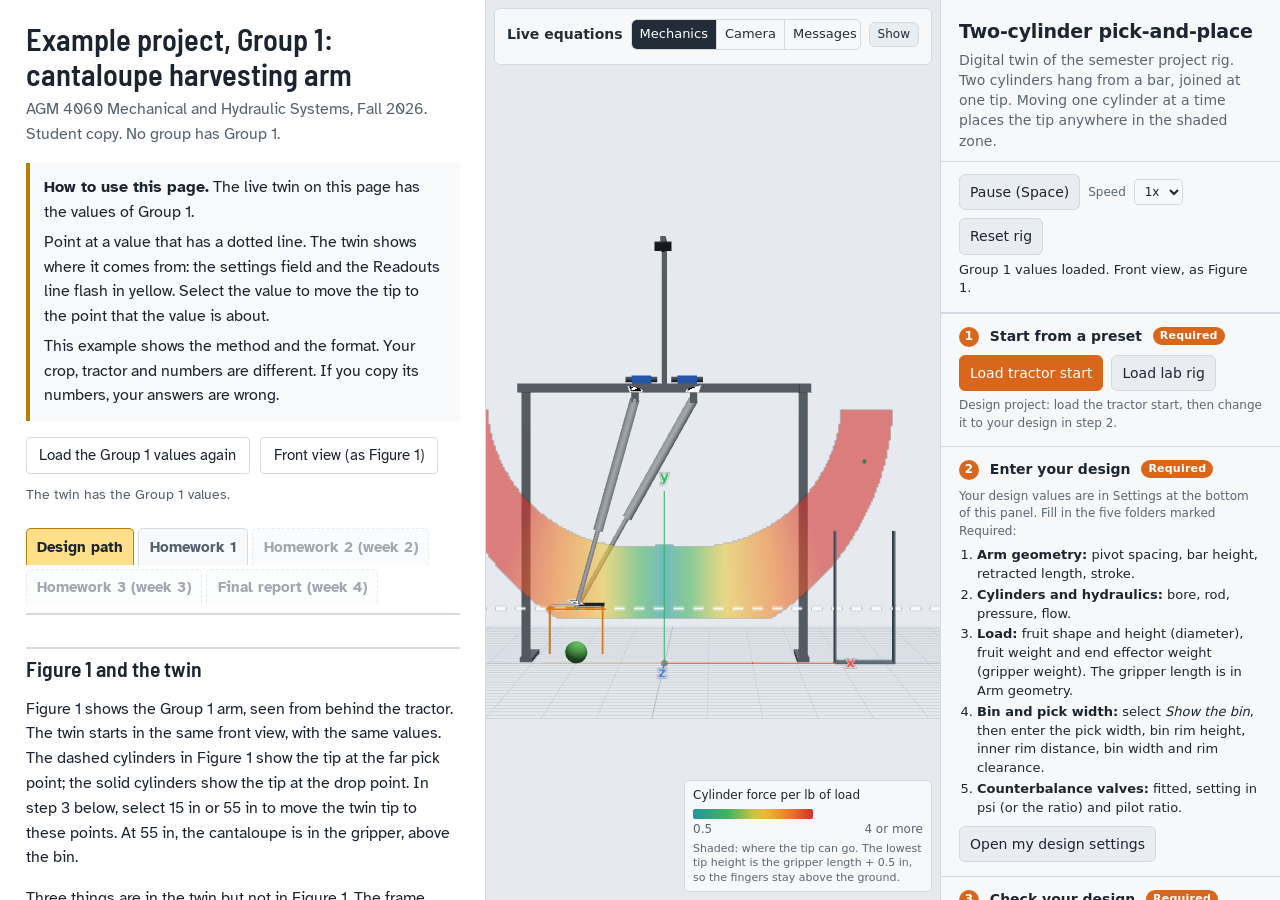
==== examples/group1.html @ da4754e0 "Example: week 1 release (design path and homework 1)" ====
<!DOCTYPE html>
<html lang="en">
<head>
<meta charset="utf-8">
<meta name="viewport" content="width=device-width, initial-scale=1, viewport-fit=cover">
<title>Example project, Group 1: cantaloupe harvesting arm</title>
<link rel="stylesheet" href="https://fonts.googleapis.com/css2?family=Atkinson+Hyperlegible:wght@400;700&family=Barlow+Semi+Condensed:wght@500;600&display=swap">
<style>
:root{
  --ink:#1c2430; --muted:#566170; --paper:#f7f9fa; --panel:#ffffff; --line:#d5dbe1;
  --pressure:#c4372b; --return:#2c5fb0; --oil:#b77e06; --mark:#ffe08a; --markline:#b77e06;
  color-scheme:light;
}
@media (prefers-color-scheme: dark){
  :root:not([data-theme="light"]){
    --ink:#e4e9ee; --muted:#a3adb8; --paper:#12171d; --panel:#1a2129; --line:#2e3742;
    --pressure:#ef6b5f; --return:#76a3ec; --oil:#e2b245; --mark:#5a4612; --markline:#e2b245;
    color-scheme:dark;
  }
}
:root[data-theme="dark"]{
  --ink:#e4e9ee; --muted:#a3adb8; --paper:#12171d; --panel:#1a2129; --line:#2e3742;
  --pressure:#ef6b5f; --return:#76a3ec; --oil:#e2b245; --mark:#5a4612; --markline:#e2b245;
  color-scheme:dark;
}
:root{ box-sizing:border-box; padding-top:env(safe-area-inset-top,0px); padding-bottom:env(safe-area-inset-bottom,0px); }
*,*::before,*::after{ box-sizing:inherit; }
html,body{ height:100%; }
body{ margin:0; background:var(--paper); color:var(--ink);
  font:16px/1.55 "Atkinson Hyperlegible","Segoe UI",Roboto,Helvetica,Arial,sans-serif; }
.wrap{ display:grid; grid-template-columns:minmax(360px,38%) 1fr; height:100%; }
.report{ overflow-y:auto; padding:1.4rem 1.6rem 3rem; border-right:1px solid var(--line); background:var(--panel); }
.twin{ position:relative; min-height:0; }
.twin iframe{ position:absolute; inset:0; width:100%; height:100%; border:0; }
h1,h2{ font-family:"Barlow Semi Condensed","Arial Narrow",Arial,sans-serif; font-weight:600; line-height:1.15; }
h1{ font-size:1.9rem; margin:0 0 .3rem; }
h2{ font-size:1.35rem; margin:2rem 0 .5rem; padding-top:.4rem; border-top:2px solid var(--line); }
.sub{ color:var(--muted); margin:0 0 1rem; }
p{ max-width:70ch; }
.how{ border-left:4px solid var(--markline); padding:.5rem .9rem; background:var(--paper); margin:1rem 0; }
.how p{ margin:.3rem 0; }
nav{ display:flex; flex-wrap:wrap; gap:.4rem 1rem; margin:.6rem 0 0; font-size:.95rem; }
nav a{ color:var(--return); }
.bar{ display:flex; flex-wrap:wrap; gap:.6rem; align-items:center; margin:.8rem 0 0; }
.bar button{ font:inherit; font-size:.95rem; padding:.35rem .8rem; border:1px solid var(--line); border-radius:4px; background:var(--panel); color:var(--ink); cursor:pointer; }
.bar button:hover{ border-color:var(--markline); }
#status{ color:var(--muted); font-size:.9rem; }
table.calc{ width:100%; border-collapse:collapse; margin:.4rem 0 1rem; font-size:.93rem; font-variant-numeric:tabular-nums; }
table.calc caption{ text-align:left; font-weight:700; padding:.2rem 0 .4rem; }
table.calc th, table.calc td{ text-align:left; vertical-align:top; padding:.35rem .4rem; border-bottom:1px solid var(--line); }
table.calc th{ border-bottom:2px solid var(--line); font-weight:700; }
table.calc td:first-child{ color:var(--muted); }
.result{ font-weight:700; }
h3{ font-family:"Barlow Semi Condensed","Arial Narrow",Arial,sans-serif; font-weight:600; font-size:1.1rem; margin:1.2rem 0 .3rem; }
.small{ font-size:.9rem; color:var(--muted); }
figure{ margin:1rem 0; }
figure img{ width:100%; height:auto; border:1px solid var(--line); background:#fff; }
figcaption{ font-size:.9rem; color:var(--muted); margin-top:.3rem; }
section.trial{ border:1px solid var(--line); border-radius:6px; padding:.6rem .8rem .2rem; margin:.8rem 0; background:var(--panel); }
section.trial h3{ margin:.1rem 0 .3rem; }
.chg-note{ margin:.1rem 0 .5rem; font-size:.92rem; }
.vals{ display:grid; grid-template-columns:repeat(5, minmax(0,1fr)); gap:.35rem; margin:.3rem 0 .5rem; }
.val{ background:var(--paper); border:1px solid var(--line); border-radius:4px; padding:.3rem .35rem; }
.val.changed{ background:var(--mark); border-color:var(--markline); }
.val .vl{ display:block; font-size:.72rem; color:var(--muted); line-height:1.2; }
.val.changed .vl{ color:var(--ink); }
.val .vv{ display:block; font-weight:700; font-variant-numeric:tabular-nums; }
ul.checks{ list-style:none; padding:0; margin:.2rem 0 .4rem; font-size:.93rem; }
ul.checks li{ margin:.15rem 0; }
.mk{ display:inline-block; min-width:3.2em; text-align:center; font-weight:700; font-size:.78rem; border-radius:3px; padding:0 .3em; margin-right:.3em; }
.mk.pass{ background:#d8efdc; color:#1d5e2b; } .mk.fail{ background:#f6d6d3; color:#8c2219; } .mk.na{ background:var(--paper); color:var(--muted); }
.why, .dec{ font-size:.93rem; margin:.3rem 0; }
.rule{ border-left:4px solid var(--line); padding:.3rem .8rem; font-size:.95rem; }
@media (max-width: 1150px){ .vals{ grid-template-columns:repeat(3, minmax(0,1fr)); } }
.tabs{ position:sticky; top:0; z-index:3; display:flex; gap:.25rem; flex-wrap:wrap; background:var(--panel); padding:.6rem 0 .5rem; margin:.8rem 0 0; border-bottom:2px solid var(--line); }
.tab{ font:inherit; font-weight:700; font-size:.92rem; padding:.4rem .65rem; border:1px solid var(--line); border-bottom:0; border-radius:5px 5px 0 0; background:var(--paper); color:var(--muted); cursor:pointer; }
.tab[aria-selected="true"]{ background:var(--mark); color:var(--ink); border-color:var(--markline); }
.tabpane h2, .tabpane h3, .tabpane section{ scroll-margin-top:4.5rem; }
.tabpane math[display="block"]{ display:block; overflow-x:auto; overflow-y:hidden; max-width:100%; padding:.2rem 0; }
.tabpane img{ max-width:100%; height:auto; }
.tab.later{ cursor:default; opacity:.55; font-weight:600; border-style:dashed; }
.tabpane{ display:none; } .tabpane.on{ display:block; }
details{ border:1px solid var(--line); border-radius:6px; padding:.4rem .8rem; margin:.8rem 0; }
details > summary{ cursor:pointer; font-weight:700; }
.tabpane table{ width:100%; border-collapse:collapse; margin:.4rem 0 1rem; font-size:.92rem; font-variant-numeric:tabular-nums; }
.tabpane th, .tabpane td{ text-align:left; vertical-align:top; padding:.3rem .4rem; border-bottom:1px solid var(--line); }
.tabpane caption{ text-align:left; font-weight:700; padding:.2rem 0 .4rem; }
.tabpane ol ol{ list-style-type:lower-alpha; }
.tabpane li{ margin:.25rem 0; }
button.lk{ font:inherit; color:inherit; text-align:left; padding:0 .15rem; margin:0; border:0; border-radius:2px;
  background:transparent; border-bottom:2px dotted var(--markline); cursor:pointer; }
button.lk:hover, button.lk:focus-visible, button.lk.on{ background:var(--mark); outline:none; }
button.lk:focus-visible{ box-shadow:0 0 0 2px var(--markline); }
@media (max-width: 900px){
  .wrap{ grid-template-columns:1fr; grid-template-rows:58vh auto; height:auto; }
  .twin{ order:-1; position:sticky; top:0; height:58vh; z-index:2; border-bottom:2px solid var(--line); }
  .report{ overflow:visible; border-right:0; }
}
@media (prefers-reduced-motion: reduce){ *{ transition:none !important; scroll-behavior:auto !important; } }
</style>
</head>
<body>
<div class="wrap">
  <main class="report">
    <h1>Example project, Group 1: cantaloupe harvesting arm</h1>
    <p class="sub">AGM 4060 Mechanical and Hydraulic Systems, Fall 2026. Student copy. No group has Group 1.</p>
    <div class="how">
      <p><strong>How to use this page.</strong> The live twin on this page has the values of Group 1.</p>
      <p>Point at a value that has a dotted line. The twin shows where it comes from: the settings field and the Readouts line flash in yellow. Select the value to move the tip to the point that the value is about.</p>
      <p>This example shows the method and the format. Your crop, tractor and numbers are different. If you copy its numbers, your answers are wrong.</p>
    </div>
    <div class="bar"><button type="button" id="reset">Load the Group 1 values again</button><button type="button" id="front">Front view (as Figure 1)</button><span id="status" role="status">Loading the twin...</span></div>
<div class="tabs" role="tablist"><button type="button" role="tab" class="tab" data-tab="path" id="t-path">Design path</button><button type="button" role="tab" class="tab" data-tab="hw1" id="t-hw1">Homework 1</button><span class="tab later" title="Released at the start of week 2">Homework 2 (week 2)</span><span class="tab later" title="Released at the start of week 3">Homework 3 (week 3)</span><span class="tab later" title="Released at the start of week 4">Final report (week 4)</span></div>
<section class="tabpane" role="tabpanel" id="p-path" data-tab="path"><h2 id="figure">Figure 1 and the twin</h2>
<p>Figure 1 shows the Group 1 arm, seen from behind the tractor. The twin starts in the same front view, with the same values. The dashed cylinders in Figure 1 show the tip at the far pick point; the solid cylinders show the tip at the drop point. In step 3 below, select 15 in or 55 in to move the twin tip to these points. At 55 in, the cantaloupe is in the gripper, above the bin.</p>
<p>Three things are in the twin but not in Figure 1. The frame holds the bar; its legs stand outside the pick width and off the arm plane, so the arm can pass them. The camera is on its mast above the bar. The shaded band shows all tip positions that the cylinders can reach; its color shows the cylinder force for each pound of load. The band stops above the ground because the fingers must stay above the ground.</p>
<figure><img src="[data-uri]" alt="Figure 1: the Group 1 arm with all symbols, seen from behind the tractor"><figcaption>Figure 1. Names and symbols of the main dimensions, drawn with the Group 1 values (H = 72 in, s = 16 in, bin at 46.5 in).</figcaption></figure>
<h2 id="the-design-path-in-18-steps">The design path in 18 steps</h2>
<p>Each step has the Group 1 (cantaloupe) numbers. Point at a value with a dotted line to see it in the twin.</p>
<ol type="1">
<li><strong>Know your fruit.</strong> Write down its weight and diameter. Add the gripper weight. <em>Group 1:</em> cantaloupe 4 lb, <strong>6 in diameter</strong>. Gripper 25 lb. Load = 4 + 25 = <strong>29 lb</strong>.</li>
<li><strong>Know the field.</strong> How far apart are the rows, and the plants in a row? The fruit lie in a band centered on the row; that band is your pick width. Steer so that the arm center is over the row center. The space between the bands is for the tractor wheels. <em>Group 1:</em> rows <strong>6 ft (72 in)</strong> apart, plants <strong>2 ft</strong> apart. Fruit band = <strong>48 in</strong>: from 24 in left to 24 in right of the row center (x = -24 to +24 in). That leaves 24 in for the wheels.</li>
<li><strong>Know where the fruit goes.</strong> Find how high the tip must be to grab the fruit, and where the bin is. The bin rides on a low cart beside the band. <em>Group 1:</em> to grab, the tip must be the grip length above the fruit center: 3 + 12 = <button type="button" class="lk" data-tw='{&quot;readout&quot;: &quot;Pick height (tip)&quot;, &quot;tip&quot;: [-24, 15], &quot;ground&quot;: true, &quot;field&quot;: &quot;Gripper length&quot;}'><strong>15 in</strong></button> high. The bin is a 24 in bin on a 12 in deck: rim <strong>36 in</strong> high, starting <button type="button" class="lk" data-tw='{&quot;readout&quot;: &quot;Rim clearance over the inner rim&quot;, &quot;field&quot;: &quot;Bin inner rim distance (in)&quot;}'><strong>46.5 in</strong></button> right of the row center. To drop, the fruit bottom must clear the rim by 4 in: 36 + 4 + 3 + 12 = <button type="button" class="lk" data-tw='{&quot;readout&quot;: &quot;Drop point (bin)&quot;, &quot;tip&quot;: [54.5, 55], &quot;carry&quot;: true, &quot;field&quot;: &quot;Bin rim height (in)&quot;}'><strong>55 in</strong></button> high.</li>
<li><strong>Know your tractor.</strong> Copy the oil pressure and the oil flow from the tractor card. <em>Group 1:</em> Kubota L3301: <strong>2,347 psi</strong>, <strong>6.3 gpm</strong>.</li>
<li><strong>Open the twin and push "Load tractor start".</strong> This gives you a working tractor-size arm to start from; next you replace its values with yours.</li>
<li><strong>Type in your numbers.</strong> Push "Open my design settings" and fill in the folders. <em>Group 1:</em> Load: Ball, <button type="button" class="lk" data-tw='{&quot;field&quot;: &quot;Height (in)&quot;}'><strong>Height 6</strong></button> (the diameter), <button type="button" class="lk" data-tw='{&quot;field&quot;: &quot;Weight (lb)&quot;}'><strong>Weight 4</strong></button>, <button type="button" class="lk" data-tw='{&quot;field&quot;: &quot;Gripper weight (lb)&quot;}'><strong>Gripper weight 25</strong></button>. Bin and pick width: Show the bin, <button type="button" class="lk" data-tw='{&quot;field&quot;: &quot;Pick width (in)&quot;, &quot;readout&quot;: &quot;Pick width reached&quot;}'><strong>pick width 48</strong></button>, <button type="button" class="lk" data-tw='{&quot;field&quot;: &quot;Bin rim height (in)&quot;}'><strong>rim height 36</strong></button>, <button type="button" class="lk" data-tw='{&quot;field&quot;: &quot;Bin width (in)&quot;}'><strong>bin width 16</strong></button>, rim clearance 4. Cylinders and hydraulics: <button type="button" class="lk" data-tw='{&quot;field&quot;: &quot;Pressure (psi)&quot;}'><strong>pressure 2,347</strong></button>, <button type="button" class="lk" data-tw='{&quot;field&quot;: &quot;Flow setting (gpm)&quot;}'><strong>flow 6.3</strong></button>. Arm geometry: <button type="button" class="lk" data-tw='{&quot;field&quot;: &quot;Gripper length&quot;}'><strong>gripper length 12</strong></button>.</li>
<li><strong>Make the arm reach.</strong> Change one thing at a time until the twin says "yes" for the pick width and "reachable" for the drop point. <em>Group 1:</em> pivot spacing 60 in, too wide. 30 in, the bin is still out of reach. <button type="button" class="lk" data-tw='{&quot;field&quot;: &quot;Pivot spacing&quot;, &quot;readout&quot;: &quot;Pick width reached&quot;}'><strong>16 in</strong></button> reaches. Bar height <button type="button" class="lk" data-tw='{&quot;field&quot;: &quot;Bar height&quot;}'><strong>72 in</strong></button>, stroke <button type="button" class="lk" data-tw='{&quot;field&quot;: &quot;Stroke&quot;}'><strong>30 in</strong></button>.</li>
<li><strong>Find the bin spot.</strong> Move the bin out until the rim check says "OK". <em>Group 1:</em> 45 in: NOT OK. 46.0 in: NOT OK. <button type="button" class="lk" data-tw='{&quot;readout&quot;: &quot;Rim clearance over the inner rim&quot;, &quot;field&quot;: &quot;Bin inner rim distance (in)&quot;}'><strong>46.5 in: OK</strong></button>.</li>
<li><strong>Find the hardest spot.</strong> Push "Show worst point". The twin checks every reachable point between the pick and the drop, and moves the tip to the point with the largest cylinder force. Write down both forces and both length changes. <em>Group 1:</em> the drop point (54.5, 55): cylinder 1 <button type="button" class="lk" data-tw='{&quot;readout&quot;: &quot;Cylinder 1 at the worst point&quot;, &quot;worst&quot;: true}'><strong>pushes 321.1 lb</strong></button>, cylinder 2 <button type="button" class="lk" data-tw='{&quot;readout&quot;: &quot;Cylinder 2 at the worst point&quot;, &quot;worst&quot;: true}'><strong>pulls 329.9 lb</strong></button>. Length changes: <button type="button" class="lk" data-tw='{&quot;readout&quot;: &quot;Length change, far pick point to drop point&quot;}'><strong>+5.57 in</strong></button> and <button type="button" class="lk" data-tw='{&quot;readout&quot;: &quot;Length change, far pick point to drop point&quot;}'><strong>-15.86 in</strong></button>.</li>
<li><strong>Pick your cylinders.</strong> Use the two forces from step 9.
<ol type="a">
<li><strong>Double each force, for safety, and keep its label.</strong> Cylinder 1: 321.1 lb push x 2 = <strong>642.2 lb push</strong>. Cylinder 2: 329.9 lb pull x 2 = <strong>659.8 lb pull</strong>.</li>
<li><strong>Safe pressure:</strong> 80% of the tractor pressure. 0.8 x 2,347 = <strong>1,878 psi</strong>.</li>
<li><strong>Smallest oil area you need:</strong> doubled force / safe pressure. Cylinder 1: 642.2 / 1,878 = <strong>0.34 in²</strong> (push side). Cylinder 2: 659.8 / 1,878 = <strong>0.35 in²</strong> (pull side).</li>
<li><strong>Find a real cylinder</strong> with more area than that on the right side, and your stroke. Bailey 288411: 2 in bore, 1.25 in rod, 30 in stroke. Push side (full piston) <strong>3.142 in²</strong>. Pull side (ring around the rod) <strong>1.914 in²</strong>. Both are more than necessary.</li>
<li><strong>Check the pressure:</strong> doubled force / area. Cylinder 1: 642.2 / 3.142 = <button type="button" class="lk" data-tw='{&quot;readout&quot;: &quot;Cylinder 1 at the worst point&quot;, &quot;answers&quot;: true, &quot;worst&quot;: true}'><strong>204 psi</strong></button>. Cylinder 2: 659.8 / 1.914 = <button type="button" class="lk" data-tw='{&quot;readout&quot;: &quot;Cylinder 2 at the worst point&quot;, &quot;answers&quot;: true, &quot;worst&quot;: true}'><strong>345 psi</strong></button>. Both are less than 1,878 psi: PASS.</li>
<li><strong>Put the real cylinder length in the twin.</strong> It is <button type="button" class="lk" data-tw='{&quot;field&quot;: &quot;Retracted length&quot;}'><strong>40.25 in</strong></button> long when closed. The twin still says yes, reachable, OK.</li>
</ol></li>
<li><strong>Make it hold safely.</strong> Put a counterbalance valve on each cylinder end that holds the load.
<ol type="a">
<li>Each cylinder also does the opposite job somewhere on the path (cylinder 1 pulls up to 63.2 lb; cylinder 2 pushes up to 38.3 lb), so both ends of both cylinders hold the load at some point.</li>
<li><strong>Holding pressure:</strong> force / area, no doubling. Cylinder 1: 321.1 / 3.142 = 102.2 psi and 63.2 / 1.914 = 33.0 psi. Cylinder 2: 329.9 / 1.914 = 172.4 psi and 38.3 / 3.142 = 12.2 psi.</li>
<li><strong>Setting:</strong> 1.3 x the holding pressure, but not less than the lowest valve setting. 1.3 x 172.4 = 224 psi is below the catalog minimum, so all four valves are <button type="button" class="lk" data-tw='{&quot;readout&quot;: &quot;Counterbalance guide&quot;, &quot;answers&quot;: true, &quot;field&quot;: &quot;Setting (psi), 0 = use ratio&quot;}'><strong>set to 435 psi</strong></button>.</li>
</ol></li>
<li><strong>Check the speed.</strong>
<ol type="a">
<li><strong>Flow:</strong> 6.3 gal/min x 231 in³/gal / 60 s/min = <strong>24.26 in³/s</strong>.</li>
<li><strong>Rod speed:</strong> flow / area. Out: 24.26 / 3.142 = <button type="button" class="lk" data-tw='{&quot;readout&quot;: &quot;Calculated speed&quot;, &quot;answers&quot;: true}'><strong>7.72 in/s</strong></button>. In: 24.26 / 1.914 = <button type="button" class="lk" data-tw='{&quot;readout&quot;: &quot;Calculated speed&quot;, &quot;answers&quot;: true}'><strong>12.67 in/s</strong></button>.</li>
<li><strong>Time for each cylinder,</strong> out and back: cylinder 1: 5.57 / 7.72 + 5.57 / 12.67 = <strong>1.16 s</strong>. Cylinder 2: 15.86 / 7.72 + 15.86 / 12.67 = <strong>3.30 s</strong>.</li>
<li><strong>One pick:</strong> 1.16 + 3.30 + 2 s for the gripper = <strong>6.46 s</strong>, less than the 8 s limit.</li>
</ol></li>
<li><strong>Check the harvest speed.</strong> One fruit per plant means one pick per plant spacing. <em>Group 1:</em> 2 ft / 6.46 s = <strong>0.31 ft/s</strong>, about 0.2 mph.</li>
<li><strong>Pick the pump</strong> (Option B: the tractor PTO drives your own pump).
<ol type="a">
<li><strong>Oil for one pick:</strong> length change x (push area + pull area). (5.57 + 15.86) x (3.142 + 1.914) = <strong>108.4 in³</strong>.</li>
<li><strong>Time for moving:</strong> 8 s - 2 s = <strong>6 s</strong>.</li>
<li><strong>Smallest flow:</strong> 108.4 / 6 = <strong>18.07 in³/s</strong> = <strong>4.69 gpm</strong>.</li>
<li><strong>Smallest pump size:</strong> 18.07 x 60 = 1,084 in³/min; 1,084 / (540 x 0.95) = <strong>2.11 in³ per turn</strong>.</li>
<li><strong>A real pump:</strong> Bailey 253558, <strong>3.41 in³ per turn</strong>, <strong>7.4 gpm</strong> (28.49 in³/s).</li>
<li><strong>Power:</strong> 1,000 psi x 28.49 in³/s / 0.85 = 33,520 in-lbf/s; / 6,600 = <strong>5.08 hp</strong>, less than the 27.7 hp PTO: PASS.</li>
</ol></li>
<li><strong>Pick the hoses.</strong> A hose that is too thin makes the oil run too fast.
<ol type="a">
<li><strong>Largest flow in each hose:</strong> the pump flow, 28.49 in³/s; but a cylinder that pulls in pushes 28.49 x 3.142 / 1.914 = <strong>46.8 in³/s</strong> out of its big side.</li>
<li><strong>Speed limits for oil:</strong> 180 in/s (pressure and cylinder hoses), 120 in/s (return), 48 in/s (suction).</li>
<li><strong>Smallest inside diameter:</strong> d = √(4 x flow / (π x speed limit)): 0.449 in, 0.575 in, 0.705 in and 0.869 in.</li>
<li><strong>Round up to a hose size</strong> (the dash number is the inside diameter in sixteenths of an inch): <strong>-8</strong>, <strong>-10</strong>, <strong>-12</strong> and <strong>-16</strong>.</li>
<li><strong>Pressure rating:</strong> at least 2,347 psi (not the suction hose).</li>
</ol></li>
<li><strong>Check the tractor.</strong>
<ol type="a">
<li><strong>Weigh the arm</strong> with a full bin: 220 + 64 + 29 + 95 + 20 = <strong>428 lb</strong> (the frame weight is an estimate).</li>
<li><strong>Where its weight acts:</strong> about <strong>24 in</strong> behind the hitch lift points (estimate).</li>
<li><strong>What the hitch can hold:</strong> 1,433 lb x 24 in = <strong>34,392 in-lb</strong>.</li>
<li><strong>What the arm needs:</strong> 428 x 24 = <strong>10,272 in-lb</strong> = <strong>30%</strong> of the limit: PASS.</li>
<li><strong>Front axle with no arm:</strong> 40% of 2,734 lb = <strong>1,093.6 lb</strong>.</li>
<li><strong>What the arm lifts off the front</strong> (a seesaw): 428 lb x 44 in / 63.3 in = <strong>297.5 lb</strong>.</li>
<li><strong>What is left:</strong> 1,093.6 - 297.5 = <strong>796.1 lb</strong> = <strong>29%</strong> of the weight, more than 20%: PASS. No front weights are necessary.</li>
</ol></li>
<li><strong>Test it in FluidSIM.</strong> Both circuits move the cylinders and hold the fruit.</li>
<li><strong>Write it up.</strong> Every number, with where it came from.</li>
</ol>
</section>
<section class="tabpane" role="tabpanel" id="p-hw1" data-tab="hw1"><h2 id="homework-1-the-load-the-twin-and-the-cylinder-forces">Homework 1: the load, the twin and the cylinder forces</h2>
<p><strong>Done this week, by task.</strong></p>
<p><strong>Task 1. Load and heights (A).</strong></p>
<ul>
<li>F1: <math display="inline" xmlns="http://www.w3.org/1998/Math/MathML"><semantics><mrow><mi>W</mi><mo>=</mo><msub><mi>W</mi><mrow><mi>f</mi><mi>r</mi><mi>u</mi><mi>i</mi><mi>t</mi></mrow></msub><mo>+</mo><msub><mi>W</mi><mrow><mi>e</mi><mi>f</mi><mi>f</mi><mi>e</mi><mi>c</mi><mi>t</mi><mi>o</mi><mi>r</mi></mrow></msub></mrow><annotation encoding="application/x-tex">W = W_{fruit} + W_{effector}</annotation></semantics></math> = 4 lb + 25 lb = <strong>29 lb</strong>.</li>
<li>F2: <math display="inline" xmlns="http://www.w3.org/1998/Math/MathML"><semantics><mi>r</mi><annotation encoding="application/x-tex">r</annotation></semantics></math> = 6 in / 2 = <strong>3 in</strong>.</li>
<li>F3: <math display="inline" xmlns="http://www.w3.org/1998/Math/MathML"><semantics><mrow><msub><mi>y</mi><mi>g</mi></msub><mo>=</mo><mi>r</mi><mo>+</mo><mi>g</mi></mrow><annotation encoding="application/x-tex">y_g = r + g</annotation></semantics></math> = 3 in + 12 in = <button type="button" class="lk" data-tw='{&quot;readout&quot;: &quot;Pick height (tip)&quot;, &quot;tip&quot;: [-24, 15], &quot;ground&quot;: true}'><strong>15 in</strong></button>. The grip length g = 12 in is from Table 1: a 9 in end effector body plus the 3 in fruit radius. The fingers close at the fruit center, its widest point.</li>
<li>F4: <math display="inline" xmlns="http://www.w3.org/1998/Math/MathML"><semantics><mrow><msub><mi>y</mi><mi>d</mi></msub><mo>=</mo><msub><mi>h</mi><mrow><mi>r</mi><mi>i</mi><mi>m</mi></mrow></msub><mo>+</mo><mi>c</mi><mo>+</mo><mi>r</mi><mo>+</mo><mi>g</mi></mrow><annotation encoding="application/x-tex">y_d = h_{rim} + c + r + g</annotation></semantics></math> = 36 in + 4 in + 3 in + 12 in = <button type="button" class="lk" data-tw='{&quot;readout&quot;: &quot;Drop point (bin)&quot;, &quot;tip&quot;: [54.5, 55], &quot;carry&quot;: true}'><strong>55 in</strong></button>.</li>
<li>F5 (after task 2): <math display="inline" xmlns="http://www.w3.org/1998/Math/MathML"><semantics><mrow><msub><mi>x</mi><mi>d</mi></msub><mo>=</mo><msub><mi>x</mi><mi>b</mi></msub><mo>+</mo><msub><mi>w</mi><mi>b</mi></msub><mi>/</mi><mn>2</mn></mrow><annotation encoding="application/x-tex">x_d = x_b + w_b / 2</annotation></semantics></math> = 46.5 in + 16 in / 2 = <button type="button" class="lk" data-tw='{&quot;readout&quot;: &quot;Drop point (bin)&quot;, &quot;tip&quot;: [54.5, 55], &quot;carry&quot;: true}'><strong>54.5 in</strong></button>.</li>
</ul>
<p>The pick width (48 in) comes from the field: cantaloupe rows are 6 ft (72 in) apart. The fruit lie in a 48 in band centered on the row, from x = -24 to +24 in. The arm center is over the row center.</p>
<p><strong>Task 2. First geometry in the twin (A and B).</strong> We pushed Load tractor start. Then we entered our values (Table 16): Load: Ball, Height 6, Weight 4, Gripper weight 25. Bin and pick width: Show the bin, Pick width 48, Bin rim height 36, Bin width 16, Rim clearance 4. Cylinders and hydraulics: Pressure 2347, Flow setting 6.3. Arm geometry: Gripper length 12. We kept the tractor start bore, rod and valves (week 1 values). We set the retracted length with F6: <math display="inline" xmlns="http://www.w3.org/1998/Math/MathML"><semantics><mrow><msub><mi>L</mi><mrow><mi>m</mi><mi>i</mi><mi>n</mi></mrow></msub><mo>=</mo><mi>S</mi></mrow><annotation encoding="application/x-tex">L_{min} = S</annotation></semantics></math> + 10 in = 30 + 10 = 40 in. Then we changed one value at a time:</p>
<table>
<caption>Table H1-1. Trials in the twin (H = 72 in, S = 30 in, L_min = 40 in).</caption>
<colgroup>
<col style="width: 6%" />
<col style="width: 23%" />
<col style="width: 15%" />
<col style="width: 15%" />
<col style="width: 15%" />
<col style="width: 23%" />
</colgroup>
<thead>
<tr class="header">
<th>Trial</th>
<th>Changed</th>
<th>Pick width reached</th>
<th>Drop point</th>
<th>Rim clearance</th>
<th>Decision</th>
</tr>
</thead>
<tbody>
<tr class="odd">
<td>1</td>
<td><button type="button" class="lk" data-tw='{&quot;setv&quot;: {&quot;spacing&quot;: 60, &quot;barH&quot;: 72, &quot;Lmin&quot;: 40, &quot;stroke&quot;: 30, &quot;binIn&quot;: 45, &quot;binRim&quot;: 36}, &quot;worst&quot;: true, &quot;readout&quot;: &quot;Pick width reached&quot;}'>Tractor start: s = 60 in, x_b = 45 in</button></td>
<td>NO (-10.6 to 10.6 in)</td>
<td>NOT reachable</td>
<td>-</td>
<td>Pivots too far apart</td>
</tr>
<tr class="even">
<td>2</td>
<td><button type="button" class="lk" data-tw='{&quot;setv&quot;: {&quot;spacing&quot;: 30, &quot;barH&quot;: 72, &quot;Lmin&quot;: 40, &quot;stroke&quot;: 30, &quot;binIn&quot;: 45, &quot;binRim&quot;: 36}, &quot;worst&quot;: true, &quot;readout&quot;: &quot;Drop point (bin)&quot;}'>s = 30 in</button></td>
<td>yes</td>
<td>NOT reachable</td>
<td>-</td>
<td>Drop point still out of reach</td>
</tr>
<tr class="odd">
<td>3</td>
<td><button type="button" class="lk" data-tw='{&quot;setv&quot;: {&quot;spacing&quot;: 16, &quot;barH&quot;: 72, &quot;Lmin&quot;: 40, &quot;stroke&quot;: 30, &quot;binIn&quot;: 45, &quot;binRim&quot;: 36}, &quot;worst&quot;: true, &quot;readout&quot;: &quot;Rim clearance over the inner rim&quot;}'>s = 16 in</button></td>
<td>yes</td>
<td>reachable</td>
<td>NOT OK at 45 in</td>
<td>Move the bin out</td>
</tr>
<tr class="even">
<td>4</td>
<td><button type="button" class="lk" data-tw='{&quot;setv&quot;: {&quot;spacing&quot;: 16, &quot;barH&quot;: 72, &quot;Lmin&quot;: 40, &quot;stroke&quot;: 30, &quot;binIn&quot;: 46, &quot;binRim&quot;: 36}, &quot;worst&quot;: true, &quot;readout&quot;: &quot;Rim clearance over the inner rim&quot;}'>x_b = 46.0 in</button></td>
<td>yes</td>
<td>reachable</td>
<td>NOT OK</td>
<td>Move the bin out again</td>
</tr>
<tr class="odd">
<td>5</td>
<td><button type="button" class="lk" data-tw='{&quot;setv&quot;: {&quot;spacing&quot;: 16, &quot;barH&quot;: 72, &quot;Lmin&quot;: 40, &quot;stroke&quot;: 30, &quot;binIn&quot;: 46.5, &quot;binRim&quot;: 36}, &quot;worst&quot;: true, &quot;readout&quot;: &quot;Rim clearance over the inner rim&quot;}'>x_b = 46.5 in</button></td>
<td>yes (-32.6 to 32.6 in)</td>
<td>reachable</td>
<td>OK (4.0 in)</td>
<td>First geometry that passes</td>
</tr>
</tbody>
</table>
<p>The twin drop point is x = 54.5 in, tip at 55.0 in. This agrees with F4 and F5.</p>
<p>[Twin screenshot: the reach region and the bin, trial 5.]</p>
<p><strong>Task 3. Cylinder forces (A).</strong> We pushed Show worst point. The tip moved to the worst point of the work path, x = 54.5 in, y = 55.0 in (the drop point). From Readouts:</p>
<table>
<caption>Table H1-2. Cylinder card rows 1, 2 and 11.</caption>
<colgroup>
<col style="width: 10%" />
<col style="width: 39%" />
<col style="width: 25%" />
<col style="width: 25%" />
</colgroup>
<thead>
<tr class="header">
<th>Row</th>
<th></th>
<th>Cylinder 1</th>
<th>Cylinder 2</th>
</tr>
</thead>
<tbody>
<tr class="odd">
<td>1</td>
<td>Largest force in the work path, T</td>
<td><button type="button" class="lk" data-tw='{&quot;readout&quot;: &quot;Cylinder 1 in the work path&quot;, &quot;worst&quot;: true, &quot;carry&quot;: true}'>321.1 lb push (it also pulls up to 63.2 lb)</button></td>
<td><button type="button" class="lk" data-tw='{&quot;readout&quot;: &quot;Cylinder 2 in the work path&quot;, &quot;worst&quot;: true, &quot;carry&quot;: true}'>329.9 lb pull (it also pushes up to 38.3 lb)</button></td>
</tr>
<tr class="even">
<td>2</td>
<td>End that holds the load</td>
<td>both ends (the force changes sign)</td>
<td>both ends (the force changes sign)</td>
</tr>
<tr class="odd">
<td>11</td>
<td>Length change, far pick point to drop point</td>
<td><button type="button" class="lk" data-tw='{&quot;readout&quot;: &quot;Length change, far pick point to drop point&quot;}'>+5.57 in (extends)</button></td>
<td><button type="button" class="lk" data-tw='{&quot;readout&quot;: &quot;Length change, far pick point to drop point&quot;}'>-15.86 in (retracts)</button></td>
</tr>
</tbody>
</table>
<p>[Twin screenshot: the worst point and Readouts.]</p>
<p><strong>Task 4. Second geometry (A and B).</strong> We tried s = 12 in and s = 20 in, with the same H, S and L_min. For each, we found the nearest bin position and the worst-point forces.</p>
<table style="width:100%;">
<caption>Table H1-3. Candidate geometries.</caption>
<colgroup>
<col style="width: 14%" />
<col style="width: 14%" />
<col style="width: 14%" />
<col style="width: 14%" />
<col style="width: 14%" />
<col style="width: 14%" />
<col style="width: 14%" />
</colgroup>
<thead>
<tr class="header">
<th>s (in)</th>
<th>H (in)</th>
<th>S (in)</th>
<th>x_b (in)</th>
<th>T_1 (lb)</th>
<th>T_2 (lb)</th>
<th>Pick width</th>
</tr>
</thead>
<tbody>
<tr class="odd">
<td><button type="button" class="lk" data-tw='{&quot;setv&quot;: {&quot;spacing&quot;: 12, &quot;barH&quot;: 72, &quot;Lmin&quot;: 40.25, &quot;stroke&quot;: 30, &quot;binIn&quot;: 45, &quot;binRim&quot;: 36}, &quot;worst&quot;: true, &quot;readout&quot;: &quot;Cylinder 1 at the worst point&quot;}'>12</button></td>
<td>72</td>
<td>30</td>
<td>45.0</td>
<td>410.2 push</td>
<td>419.2 pull</td>
<td>yes</td>
</tr>
<tr class="even">
<td><button type="button" class="lk" data-tw='{&quot;setv&quot;: {&quot;spacing&quot;: 16, &quot;barH&quot;: 72, &quot;Lmin&quot;: 40.25, &quot;stroke&quot;: 30, &quot;binIn&quot;: 46.5, &quot;binRim&quot;: 36}, &quot;worst&quot;: true, &quot;readout&quot;: &quot;Cylinder 1 at the worst point&quot;}'><strong>16</strong></button></td>
<td><strong>72</strong></td>
<td><strong>30</strong></td>
<td><strong>46.5</strong></td>
<td><strong>321.1 push</strong></td>
<td><strong>329.9 pull</strong></td>
<td><strong>yes</strong></td>
</tr>
<tr class="odd">
<td><button type="button" class="lk" data-tw='{&quot;setv&quot;: {&quot;spacing&quot;: 20, &quot;barH&quot;: 72, &quot;Lmin&quot;: 40.25, &quot;stroke&quot;: 30, &quot;binIn&quot;: 48.5, &quot;binRim&quot;: 36}, &quot;worst&quot;: true, &quot;readout&quot;: &quot;Cylinder 1 at the worst point&quot;}'>20</button></td>
<td>72</td>
<td>30</td>
<td>48.5</td>
<td>272.2 push</td>
<td>280.8 pull</td>
<td>yes</td>
</tr>
</tbody>
</table>
<p>All three pass. A larger pivot spacing gives smaller forces, but it moves the bin further from the row. We selected <strong>s = 16 in</strong>. The reason: the smallest stocked cylinder is approximately five times stronger than necessary (homework 2), so the 15% smaller forces of s = 20 in do not change the cylinder. But s = 16 in keeps the bin 2 in closer to the row, so the cart stays closer to the wheel lane between the fruit bands.</p>
<p><strong>Task 5. Tractor limits (C).</strong></p>
<table>
<caption>Table H1-4. Data-card values and the step that uses each value.</caption>
<colgroup>
<col style="width: 37%" />
<col style="width: 24%" />
<col style="width: 37%" />
</colgroup>
<thead>
<tr class="header">
<th>Value</th>
<th>Kubota L3301</th>
<th>Used for</th>
</tr>
</thead>
<tbody>
<tr class="odd">
<td>Relief valve pressure</td>
<td>2,347 psi</td>
<td>Pressure limit, F7 (Cylinder card row 7)</td>
</tr>
<tr class="even">
<td>SCV flow rate</td>
<td>6.3 gpm</td>
<td>Speeds, F15 and F16 (card row 12); Supply card row 3</td>
</tr>
<tr class="odd">
<td>PTO power</td>
<td>27.7 hp</td>
<td>Option B pump, F25</td>
</tr>
<tr class="even">
<td>Hitch lift capacity at 24 in</td>
<td>1,433 lb</td>
<td>Hitch check, F29</td>
</tr>
<tr class="odd">
<td>Tractor weight</td>
<td>2,734 lb</td>
<td>Front axle and side checks, F30 and F31</td>
</tr>
<tr class="even">
<td>Wheelbase</td>
<td>63.3 in</td>
<td>Front axle check, F30</td>
</tr>
<tr class="odd">
<td>Front axle load (assumed)</td>
<td>40% of the weight</td>
<td>Front axle check, F30</td>
</tr>
<tr class="even">
<td>Rear axle to lift points (assumed)</td>
<td>20 in</td>
<td>Front axle check, F30</td>
</tr>
<tr class="odd">
<td>Track width (assumed)</td>
<td>44 in</td>
<td>Side check, F31</td>
</tr>
</tbody>
</table>
<p>F7: <math display="inline" xmlns="http://www.w3.org/1998/Math/MathML"><semantics><mrow><msub><mi>p</mi><mrow><mi>a</mi><mi>l</mi><mi>l</mi><mi>o</mi><mi>w</mi></mrow></msub><mo>=</mo><mn>0.8</mn><mo>×</mo><msub><mi>p</mi><mrow><mi>r</mi><mi>e</mi><mi>l</mi><mi>i</mi><mi>e</mi><mi>f</mi></mrow></msub></mrow><annotation encoding="application/x-tex">p_{allow} = 0.8 \times p_{relief}</annotation></semantics></math> = 0.8 x 2,347 psi = <strong>1,878 psi</strong>.</p>
<p><strong>Task 6. What if the bin rim is 4 in higher (40 in)?</strong> F4: <math display="inline" xmlns="http://www.w3.org/1998/Math/MathML"><semantics><msub><mi>y</mi><mi>d</mi></msub><annotation encoding="application/x-tex">y_d</annotation></semantics></math> = 40 + 4 + 3 + 12 = <strong>59 in</strong>. At x_b = 46.5 in, the rim check is NOT OK. The nearest bin position that passes is <button type="button" class="lk" data-tw='{&quot;setv&quot;: {&quot;spacing&quot;: 16, &quot;barH&quot;: 72, &quot;Lmin&quot;: 40.25, &quot;stroke&quot;: 30, &quot;binIn&quot;: 48.5, &quot;binRim&quot;: 40}, &quot;worst&quot;: true, &quot;readout&quot;: &quot;Rim clearance over the inner rim&quot;}'><strong>48.5 in</strong></button>. The worst-point forces become <strong>444.9 lb push</strong> and <strong>451.5 lb pull</strong>: 37% more. The tip must go higher and further out, so the two cylinders are even more nearly in line.</p>
<p><strong>Problems and decisions.</strong> The tractor start pivots (60 in) could not reach the pick width. We reduced s until both reach checks passed, then moved the bin out until the rim check passed.</p>
<p><strong>Who did what.</strong> Student A: tasks 1, 3, 4 and 6. Student B: tasks 2 and 4. Student C: task 5.</p>
<p><strong>Plan for next week.</strong> Student A: size the cylinders. Student B: counterbalance valves and the Option A circuit. Student C: speeds and cycle time.</p>

<details open><summary>Inputs and the first formulas</summary><h2 id="inputs">Inputs</h2>
<p>Group 1 picks cantaloupe (4 lb, 6 in diameter) with a Kubota L3301. The twin on the right has these values. Point at a yellow value to see where it is in the twin. Select it to move the twin there.</p>
<table class="calc"><caption>Table V-in. Inputs and the first formulas</caption><thead><tr><th>Item</th><th>Calculation</th><th>Result</th></tr></thead><tbody>
<tr><td>Load at the tip (F1)</td><td>4 lb fruit + 25 lb end effector</td><td><button type="button" class="lk" data-tw='{&quot;field&quot;: &quot;Weight (lb)&quot;}'>W = 29 lb</button></td></tr>
<tr><td>Fruit radius (F2)</td><td>6 in / 2</td><td><button type="button" class="lk" data-tw='{&quot;field&quot;: &quot;Height (in)&quot;}'>r = 3 in</button></td></tr>
<tr><td>Grasp height (F3)</td><td>r + g = 3 in + 12 in</td><td><button type="button" class="lk" data-tw='{&quot;readout&quot;: &quot;Pick height (tip)&quot;, &quot;tip&quot;: [-24, 15], &quot;ground&quot;: true, &quot;field&quot;: &quot;Gripper length&quot;}'>y_g = 15 in</button></td></tr>
<tr><td>Drop height (F4)</td><td>h_rim + c + r + g = 36 + 4 + 3 + 12 in</td><td><button type="button" class="lk" data-tw='{&quot;readout&quot;: &quot;Drop point (bin)&quot;, &quot;tip&quot;: [54.5, 55], &quot;carry&quot;: true, &quot;field&quot;: &quot;Bin rim height (in)&quot;}'>y_d = 55 in</button></td></tr>
<tr><td>Drop distance (F5)</td><td>x_b + w_b / 2 = 46.5 in + 16 in / 2</td><td><button type="button" class="lk" data-tw='{&quot;readout&quot;: &quot;Drop point (bin)&quot;, &quot;tip&quot;: [54.5, 55], &quot;carry&quot;: true, &quot;field&quot;: &quot;Bin inner rim distance (in)&quot;}'>x_d = 54.5 in</button></td></tr>
<tr><td>Pressure limit (F7)</td><td>0.8 x 2,347 psi</td><td>p_allow = 1,878 psi</td></tr>
<tr><td>Bar height</td><td>selected in the twin</td><td><button type="button" class="lk" data-tw='{&quot;field&quot;: &quot;Bar height&quot;, &quot;readout&quot;: &quot;Pick width reached&quot;}'>H = 72 in</button></td></tr>
<tr><td>Pivot spacing</td><td>selected in the twin</td><td><button type="button" class="lk" data-tw='{&quot;field&quot;: &quot;Pivot spacing&quot;, &quot;readout&quot;: &quot;Pick width reached&quot;}'>s = 16 in</button></td></tr>
<tr><td>Stroke and retracted length</td><td>catalog cylinder, Bailey 288411</td><td><button type="button" class="lk" data-tw='{&quot;field&quot;: &quot;Stroke&quot;, &quot;readout&quot;: &quot;Pick zone x range&quot;}'>S = 30 in, L_min = 40.25 in</button></td></tr>
</tbody></table></details>
<details open><summary>All design settings, folder by folder</summary><h2 id="settings">Design settings in the twin, folder by folder</h2>
<p>These are all the values that we entered in Settings, at the bottom of the twin panel. We kept the tractor start value of every other field. Point at a value to see its field in the twin. The last column tells where the value comes from. Table 16 of the assignment gives the same list for your own design.</p>
<h3>Arm geometry (required)</h3>
<table class="calc"><thead><tr><th>Field</th><th>Value</th><th>Where the value comes from</th></tr></thead><tbody>
<tr><td>Pivot spacing</td><td><button type="button" class="lk" data-tw='{&quot;field&quot;: &quot;Pivot spacing&quot;}'>16 in</button></td><td>Selected by trials (Table V-trial below). The pick width needs 48 in and the drop point must be reachable.</td></tr>
<tr><td>Bar height</td><td><button type="button" class="lk" data-tw='{&quot;field&quot;: &quot;Bar height&quot;}'>72 in</button></td><td>Tractor start value. A taller bar (80 in) gave smaller forces, but the tip could not reach the ends of the pick width.</td></tr>
<tr><td>Retracted length</td><td><button type="button" class="lk" data-tw='{&quot;field&quot;: &quot;Retracted length&quot;}'>40.25 in</button></td><td>Catalog: Bailey 288411, 2 x 30 in cylinder (L_min = S + L_dead = 30 in + 10.25 in).</td></tr>
<tr><td>Stroke</td><td><button type="button" class="lk" data-tw='{&quot;field&quot;: &quot;Stroke&quot;}'>30 in</button></td><td>Catalog. A 24 in stroke could not reach the pick width or the drop point (Table V-trial).</td></tr>
<tr><td>Gripper length</td><td><button type="button" class="lk" data-tw='{&quot;field&quot;: &quot;Gripper length&quot;}'>12 in</button></td><td>Grip length g from Table 1 of the assignment: 9 in end effector body + 3 in fruit radius.</td></tr>
</tbody></table>
<h3>Cylinders and hydraulics (required)</h3>
<table class="calc"><thead><tr><th>Field</th><th>Value</th><th>Where the value comes from</th></tr></thead><tbody>
<tr><td>Bore (in)</td><td><button type="button" class="lk" data-tw='{&quot;field&quot;: &quot;Bore (in)&quot;}'>2 in</button></td><td>Catalog cylinder. The smallest common bore; the pressure is far below the limit (Cylinder card row 7).</td></tr>
<tr><td>Rod (in)</td><td><button type="button" class="lk" data-tw='{&quot;field&quot;: &quot;Rod (in)&quot;}'>1.25 in</button></td><td>Catalog cylinder.</td></tr>
<tr><td>Pressure (psi)</td><td><button type="button" class="lk" data-tw='{&quot;field&quot;: &quot;Pressure (psi)&quot;}'>2,347 psi</button></td><td>Relief valve pressure of the Kubota L3301 (tractor data card). The twin input steps by 50 psi, so it shows 2,350.</td></tr>
<tr><td>Flow setting (gpm)</td><td><button type="button" class="lk" data-tw='{&quot;field&quot;: &quot;Flow setting (gpm)&quot;}'>6.3 gpm</button></td><td>SCV flow rate of the Kubota L3301 (tractor data card).</td></tr>
</tbody></table>
<h3>Load (required)</h3>
<table class="calc"><thead><tr><th>Field</th><th>Value</th><th>Where the value comes from</th></tr></thead><tbody>
<tr><td>Shape</td><td><button type="button" class="lk" data-tw='{&quot;field&quot;: &quot;Shape&quot;}'>Ball</button></td><td>A cantaloupe is round.</td></tr>
<tr><td>Height (in)</td><td><button type="button" class="lk" data-tw='{&quot;field&quot;: &quot;Height (in)&quot;}'>6 in</button></td><td>Fruit diameter from Table 1.</td></tr>
<tr><td>Weight (lb)</td><td><button type="button" class="lk" data-tw='{&quot;field&quot;: &quot;Weight (lb)&quot;}'>4 lb</button></td><td>Fruit weight from Table 1.</td></tr>
<tr><td>Gripper weight (lb)</td><td><button type="button" class="lk" data-tw='{&quot;field&quot;: &quot;Gripper weight (lb)&quot;}'>25 lb</button></td><td>End effector weight (Values to assume).</td></tr>
</tbody></table>
<h3>Bin and pick width (required)</h3>
<table class="calc"><thead><tr><th>Field</th><th>Value</th><th>Where the value comes from</th></tr></thead><tbody>
<tr><td>Show the bin</td><td><button type="button" class="lk" data-tw='{&quot;field&quot;: &quot;Show the bin&quot;}'>selected</button></td><td>Turns on the bin, the drop point and the rim clearance check.</td></tr>
<tr><td>Pick width (in)</td><td><button type="button" class="lk" data-tw='{&quot;field&quot;: &quot;Pick width (in)&quot;}'>48 in</button></td><td>Table 1.</td></tr>
<tr><td>Bin rim height (in)</td><td><button type="button" class="lk" data-tw='{&quot;field&quot;: &quot;Bin rim height (in)&quot;}'>36 in</button></td><td>Table 1.</td></tr>
<tr><td>Bin inner rim distance (in)</td><td><button type="button" class="lk" data-tw='{&quot;field&quot;: &quot;Bin inner rim distance (in)&quot;}'>46.5 in</button></td><td>The nearest position with Rim clearance = OK (46.0 in is NOT OK).</td></tr>
<tr><td>Bin width (in)</td><td><button type="button" class="lk" data-tw='{&quot;field&quot;: &quot;Bin width (in)&quot;}'>16 in</button></td><td>Values to assume.</td></tr>
<tr><td>Rim clearance (in)</td><td><button type="button" class="lk" data-tw='{&quot;field&quot;: &quot;Rim clearance (in)&quot;}'>4 in</button></td><td>Requirement 2.</td></tr>
</tbody></table>
<h3>Counterbalance valves (required)</h3>
<table class="calc"><thead><tr><th>Field</th><th>Value</th><th>Where the value comes from</th></tr></thead><tbody>
<tr><td>Fitted on both cylinders</td><td><button type="button" class="lk" data-tw='{&quot;field&quot;: &quot;Fitted on both cylinders&quot;}'>selected</button></td><td>Both cylinders change from pull to push in the work path (Cylinder card row 2).</td></tr>
<tr><td>Setting (psi), 0 = use ratio</td><td><button type="button" class="lk" data-tw='{&quot;field&quot;: &quot;Setting (psi), 0 = use ratio&quot;}'>435 psi</button></td><td>The catalog minimum; 1.3 x holding pressure is lower (Cylinder card row 10).</td></tr>
<tr><td>Pilot ratio (x:1)</td><td><button type="button" class="lk" data-tw='{&quot;field&quot;: &quot;Pilot ratio (x:1)&quot;}'>4</button></td><td>Catalog valve, 4:1.</td></tr>
</tbody></table>
<h3>Gripper details and camera (optional)</h3>
<table class="calc"><thead><tr><th>Field</th><th>Value</th><th>Where the value comes from</th></tr></thead><tbody>
<tr><td>Actuator stroke (in)</td><td><button type="button" class="lk" data-tw='{&quot;field&quot;: &quot;Actuator stroke (in)&quot;}'>6.5 in</button></td><td>The jaws open 1 in + 2 x 6.5 in = 14 in: wide enough for a 6 in fruit and the camera error, narrow enough for the 16 in bin.</td></tr>
<tr><td>Closed width (in)</td><td><button type="button" class="lk" data-tw='{&quot;field&quot;: &quot;Closed width (in)&quot;}'>1 in</button></td><td>Tractor start value.</td></tr>
<tr><td>Field of view</td><td><button type="button" class="lk" data-tw='{&quot;field&quot;: &quot;Field of view&quot;}'>90 deg</button></td><td>Wide enough that the camera sees the tip at the drop point. With 60 deg the camera lost the tip there.</td></tr>
<tr><td>Deadband (in)</td><td><button type="button" class="lk" data-tw='{&quot;field&quot;: &quot;Deadband (in)&quot;}'>0.5 in</button></td><td>The controller stops within 0.5 in of the target.</td></tr>
</tbody></table></details>
<details open><summary>The trials as cards, with the reasons</summary><h2 id="trials">How we chose the frame</h2>
<p>We started from the tractor start values and changed one value at a time. Each card below is one trial. The five design values of the trial are in the gray boxes; the value that we changed in that trial is yellow. Under them are the three checks of the twin, and why the trial passed or failed. Select "Show in the twin" to load the trial into the twin and see the result yourself.</p>
<p class="rule"><strong>The rule behind every result.</strong> A cylinder can be no shorter than its retracted length L_min and no longer than L_min + S. The tip can reach a point only if both cylinder lengths to that point are in this range. Each length is L = &radic;(&Delta;x&sup2; + &Delta;y&sup2;), from the pivot of the cylinder to the tip. The pivots are at x = -s/2 and x = +s/2, at the bar height H.</p>
<section class="trial"><h3>Trial 1. Tractor start</h3>
<div class="vals">
<div class="val"><span class="vl">Pivot spacing s</span><span class="vv">60 in</span></div>
<div class="val"><span class="vl">Bar height H</span><span class="vv">72 in</span></div>
<div class="val"><span class="vl">Retracted length L_min</span><span class="vv">40 in</span></div>
<div class="val"><span class="vl">Stroke S</span><span class="vv">30 in</span></div>
<div class="val"><span class="vl">Bin inner rim distance x_b</span><span class="vv">45 in</span></div>
</div><ul class="checks">
<li><span class="mk fail">FAIL</span> Pick width reached: only -10.6 to 10.6 in</li>
<li><span class="mk fail">FAIL</span> Drop point: not reachable</li>
<li><span class="mk na">-</span> Rim clearance: not checked</li>
</ul><p class="why"><strong>Why:</strong> The pivots are at x = &plusmn;30 in. To reach the far pick point (-24, 15), cylinder 2 must be &radic;(54&sup2; + 57&sup2;) = 78.5 in long: more than L_min + S = 70 in.</p><p class="dec"><strong>Decision:</strong> The pivots are too far apart. Make s smaller.</p>
<p><button type="button" class="lk" data-tw='{&quot;setv&quot;: {&quot;spacing&quot;: 60, &quot;barH&quot;: 72, &quot;Lmin&quot;: 40, &quot;stroke&quot;: 30, &quot;binIn&quot;: 45}, &quot;worst&quot;: true, &quot;readout&quot;: &quot;Pick width reached&quot;}'>Show trial 1 in the twin</button></p></section>
<section class="trial"><h3>Trial 2. Smaller pivot spacing</h3>
<p class="chg-note">Changed: s: 60 to 30 in</p>
<div class="vals">
<div class="val changed"><span class="vl">Pivot spacing s</span><span class="vv">30 in</span></div>
<div class="val"><span class="vl">Bar height H</span><span class="vv">72 in</span></div>
<div class="val"><span class="vl">Retracted length L_min</span><span class="vv">40 in</span></div>
<div class="val"><span class="vl">Stroke S</span><span class="vv">30 in</span></div>
<div class="val"><span class="vl">Bin inner rim distance x_b</span><span class="vv">45 in</span></div>
</div><ul class="checks">
<li><span class="mk pass">PASS</span> Pick width reached: -25.6 to 25.6 in</li>
<li><span class="mk fail">FAIL</span> Drop point: not reachable</li>
<li><span class="mk na">-</span> Rim clearance: not checked</li>
</ul><p class="why"><strong>Why:</strong> For the far pick point, cylinder 2 now needs &radic;(39&sup2; + 57&sup2;) = 69.1 in: less than 70 in. For the drop point (53, 55), cylinder 1 needs &radic;(68&sup2; + 17&sup2;) = 70.1 in: just more than 70 in.</p><p class="dec"><strong>Decision:</strong> The pick width passes, but the drop point is still out of reach. Make s smaller again.</p>
<p><button type="button" class="lk" data-tw='{&quot;setv&quot;: {&quot;spacing&quot;: 30, &quot;barH&quot;: 72, &quot;Lmin&quot;: 40, &quot;stroke&quot;: 30, &quot;binIn&quot;: 45}, &quot;worst&quot;: true, &quot;readout&quot;: &quot;Pick width reached&quot;}'>Show trial 2 in the twin</button></p></section>
<section class="trial"><h3>Trial 3. Smaller pivot spacing again</h3>
<p class="chg-note">Changed: s: 30 to 16 in</p>
<div class="vals">
<div class="val changed"><span class="vl">Pivot spacing s</span><span class="vv">16 in</span></div>
<div class="val"><span class="vl">Bar height H</span><span class="vv">72 in</span></div>
<div class="val"><span class="vl">Retracted length L_min</span><span class="vv">40 in</span></div>
<div class="val"><span class="vl">Stroke S</span><span class="vv">30 in</span></div>
<div class="val"><span class="vl">Bin inner rim distance x_b</span><span class="vv">45 in</span></div>
</div><ul class="checks">
<li><span class="mk pass">PASS</span> Pick width reached: -32.6 to 32.6 in</li>
<li><span class="mk pass">PASS</span> Drop point: reachable</li>
<li><span class="mk fail">FAIL</span> Rim clearance: NOT OK with the bin at 45 in</li>
</ul><p class="why"><strong>Why:</strong> At the drop point, cylinder 1 needs 63.3 in and cylinder 2 needs 48.1 in: both in the range 40 to 70 in. But when the front of the fruit is above the rim, the tip must be at (42, 52). Cylinder 2 would need &radic;(34&sup2; + 20&sup2;) = 39.4 in: shorter than L_min = 40 in. The cylinder cannot retract enough to lift the fruit that high there.</p><p class="dec"><strong>Decision:</strong> Both reach checks pass. Move the bin away from the arm.</p>
<p><button type="button" class="lk" data-tw='{&quot;setv&quot;: {&quot;spacing&quot;: 16, &quot;barH&quot;: 72, &quot;Lmin&quot;: 40, &quot;stroke&quot;: 30, &quot;binIn&quot;: 45}, &quot;worst&quot;: true, &quot;readout&quot;: &quot;Pick width reached&quot;}'>Show trial 3 in the twin</button></p></section>
<section class="trial"><h3>Trial 4. Bin further out</h3>
<p class="chg-note">Changed: x_b: 45 to 46.5 in (46.0 in still fails)</p>
<div class="vals">
<div class="val"><span class="vl">Pivot spacing s</span><span class="vv">16 in</span></div>
<div class="val"><span class="vl">Bar height H</span><span class="vv">72 in</span></div>
<div class="val"><span class="vl">Retracted length L_min</span><span class="vv">40 in</span></div>
<div class="val"><span class="vl">Stroke S</span><span class="vv">30 in</span></div>
<div class="val changed"><span class="vl">Bin inner rim distance x_b</span><span class="vv">46.5 in</span></div>
</div><ul class="checks">
<li><span class="mk pass">PASS</span> Pick width reached: -32.6 to 32.6 in</li>
<li><span class="mk pass">PASS</span> Drop point: reachable</li>
<li><span class="mk pass">PASS</span> Rim clearance: OK at 46.5 in</li>
</ul><p class="why"><strong>Why:</strong> The rim point moves to (43.5, 52). Cylinder 2 now needs &radic;(35.5&sup2; + 20&sup2;) = 40.7 in: longer than L_min = 40 in.</p><p class="dec"><strong>Decision:</strong> The first design that passes all checks. The forces at the worst point are 321.1 lb push (cylinder 1) and 329.9 lb pull (cylinder 2).</p>
<p><button type="button" class="lk" data-tw='{&quot;setv&quot;: {&quot;spacing&quot;: 16, &quot;barH&quot;: 72, &quot;Lmin&quot;: 40, &quot;stroke&quot;: 30, &quot;binIn&quot;: 46.5}, &quot;worst&quot;: true, &quot;readout&quot;: &quot;Pick width reached&quot;}'>Show trial 4 in the twin</button></p></section>
<section class="trial"><h3>Trial 5. Catalog cylinder: our design</h3>
<p class="chg-note">Changed: L_min: 40 to 40.25 in (Bailey 288411, 2 x 30 in)</p>
<div class="vals">
<div class="val"><span class="vl">Pivot spacing s</span><span class="vv">16 in</span></div>
<div class="val"><span class="vl">Bar height H</span><span class="vv">72 in</span></div>
<div class="val changed"><span class="vl">Retracted length L_min</span><span class="vv">40.25 in</span></div>
<div class="val"><span class="vl">Stroke S</span><span class="vv">30 in</span></div>
<div class="val"><span class="vl">Bin inner rim distance x_b</span><span class="vv">46.5 in</span></div>
</div><ul class="checks">
<li><span class="mk pass">PASS</span> Pick width reached: -33.1 to 33.0 in</li>
<li><span class="mk pass">PASS</span> Drop point: reachable</li>
<li><span class="mk pass">PASS</span> Rim clearance: OK at 46.5 in</li>
</ul><p class="why"><strong>Why:</strong> The real cylinder is 0.25 in longer when retracted. The reach changes very little. The forces stay at 321.1 lb and 329.9 lb: they depend only on where the pivots and the tip are, not on the length range of the cylinders.</p><p class="dec"><strong>Decision:</strong> This is our design. Trials 6 and 7 check two other choices against it.</p>
<p><button type="button" class="lk" data-tw='{&quot;setv&quot;: {&quot;spacing&quot;: 16, &quot;barH&quot;: 72, &quot;Lmin&quot;: 40.25, &quot;stroke&quot;: 30, &quot;binIn&quot;: 46.5}, &quot;worst&quot;: true, &quot;readout&quot;: &quot;Pick width reached&quot;}'>Show trial 5 in the twin</button></p></section>
<section class="trial"><h3>Trial 6. Check: a shorter cylinder</h3>
<p class="chg-note">Changed: from trial 5: S 30 to 24 in, L_min 40.25 to 34.25 in</p>
<div class="vals">
<div class="val"><span class="vl">Pivot spacing s</span><span class="vv">16 in</span></div>
<div class="val"><span class="vl">Bar height H</span><span class="vv">72 in</span></div>
<div class="val changed"><span class="vl">Retracted length L_min</span><span class="vv">34.25 in</span></div>
<div class="val changed"><span class="vl">Stroke S</span><span class="vv">24 in</span></div>
<div class="val"><span class="vl">Bin inner rim distance x_b</span><span class="vv">46.5 in</span></div>
</div><ul class="checks">
<li><span class="mk fail">FAIL</span> Pick width reached: only -4.0 to 4.0 in</li>
<li><span class="mk fail">FAIL</span> Drop point: not reachable</li>
<li><span class="mk na">-</span> Rim clearance: not checked</li>
</ul><p class="why"><strong>Why:</strong> A 24 in cylinder can be at most 34.25 + 24 = 58.25 in long. The far pick point needs &radic;(32&sup2; + 57&sup2;) = 65.4 in.</p><p class="dec"><strong>Decision:</strong> It does not reach. Keep the 30 in stroke.</p>
<p><button type="button" class="lk" data-tw='{&quot;setv&quot;: {&quot;spacing&quot;: 16, &quot;barH&quot;: 72, &quot;Lmin&quot;: 34.25, &quot;stroke&quot;: 24, &quot;binIn&quot;: 46.5}, &quot;worst&quot;: true, &quot;readout&quot;: &quot;Pick width reached&quot;}'>Show trial 6 in the twin</button></p></section>
<section class="trial"><h3>Trial 7. Check: a taller bar</h3>
<p class="chg-note">Changed: from trial 5: H 72 to 80 in</p>
<div class="vals">
<div class="val"><span class="vl">Pivot spacing s</span><span class="vv">16 in</span></div>
<div class="val changed"><span class="vl">Bar height H</span><span class="vv">80 in</span></div>
<div class="val"><span class="vl">Retracted length L_min</span><span class="vv">40.25 in</span></div>
<div class="val"><span class="vl">Stroke S</span><span class="vv">30 in</span></div>
<div class="val"><span class="vl">Bin inner rim distance x_b</span><span class="vv">46.5 in</span></div>
</div><ul class="checks">
<li><span class="mk fail">FAIL</span> Pick width reached: only -18.6 to 18.6 in</li>
<li><span class="mk pass">PASS</span> Drop point: reachable</li>
<li><span class="mk pass">PASS</span> Rim clearance: OK</li>
</ul><p class="why"><strong>Why:</strong> The forces are 30% smaller (226.9 lb and 239.2 lb): at the drop point the cylinders are steeper, so more of each force holds the load up. But the far pick point is now further from the pivots: cylinder 1 needs &radic;(32&sup2; + 65&sup2;) = 72.4 in, more than its 70.25 in maximum.</p><p class="dec"><strong>Decision:</strong> Smaller forces, but the pick width fails. Keep H = 72 in.</p>
<p><button type="button" class="lk" data-tw='{&quot;setv&quot;: {&quot;spacing&quot;: 16, &quot;barH&quot;: 80, &quot;Lmin&quot;: 40.25, &quot;stroke&quot;: 30, &quot;binIn&quot;: 46.5}, &quot;worst&quot;: true, &quot;readout&quot;: &quot;Pick width reached&quot;}'>Show trial 7 in the twin</button></p></section>
<p class="small">After trials 6 and 7, select "Load the Group 1 values again" to go back to the design.</p></details>
<details open><summary>Where each twin value comes from</summary><h2 id="twin">Where the twin values come from</h2>
<p>We read each value in Readouts, the table under the 3D view of the twin. We used the lines "at the worst point" and "in the work path". The lines "Cylinder 1 force" and "Cylinder 2 force" are for the present tip position only.</p>
<table class="calc"><caption>Table V0. Twin values and where we read them</caption><thead><tr><th>Value</th><th>What we did in the twin</th><th>Readout line and value</th></tr></thead><tbody>
<tr><td>Pick width</td><td>Arm geometry: Bar height 72, Pivot spacing 16, Retracted length 40.25, Stroke 30. Bin and pick width: Pick width 48.</td><td><button type="button" class="lk" data-tw='{&quot;readout&quot;: &quot;Pick width reached&quot;, &quot;field&quot;: &quot;Pick width (in)&quot;, &quot;tip&quot;: [-24, 15]}'>Pick width reached: yes (-24.0 to +24.0 in)</button></td></tr>
<tr><td>Drop point</td><td>Selected Show the bin. Bin rim height 36, Bin width 16, Rim clearance 4.</td><td><button type="button" class="lk" data-tw='{&quot;readout&quot;: &quot;Drop point (bin)&quot;, &quot;field&quot;: &quot;Show the bin&quot;, &quot;tip&quot;: [54.5, 55]}'>Drop point (bin): x = 54.5 in, tip at 55.0 in, reachable</button></td></tr>
<tr><td>Bin position</td><td>Increased Bin inner rim distance in 0.5 in steps from 45 in.</td><td><button type="button" class="lk" data-tw='{&quot;readout&quot;: &quot;Rim clearance over the inner rim&quot;, &quot;field&quot;: &quot;Bin inner rim distance (in)&quot;}'>Rim clearance over the inner rim: OK at 46.5 in (NOT OK at 46.0 in)</button></td></tr>
<tr><td>Worst point</td><td>Pushed Show worst point.</td><td><button type="button" class="lk" data-tw='{&quot;readout&quot;: &quot;Worst point of the work path&quot;, &quot;worst&quot;: true}'>Worst point of the work path: x = 54.5, y = 55.0 in</button></td></tr>
<tr><td>Forces at the worst point</td><td>No change.</td><td><button type="button" class="lk" data-tw='{&quot;readout&quot;: &quot;Cylinder 1 at the worst point&quot;, &quot;worst&quot;: true}'>Cylinder 1: 321.1 lb push (cap end). Cylinder 2: 329.9 lb pull (rod end).</button></td></tr>
<tr><td>Largest pull and push, cylinder 1</td><td>No change.</td><td><button type="button" class="lk" data-tw='{&quot;readout&quot;: &quot;Cylinder 1 in the work path&quot;, &quot;tip&quot;: [-24, 35]}'>pull 63.2 lb (rod end) at (-24.0, 35.0); push 321.1 lb (cap end) at (54.5, 55.0)</button></td></tr>
<tr><td>Largest pull and push, cylinder 2</td><td>No change.</td><td><button type="button" class="lk" data-tw='{&quot;readout&quot;: &quot;Cylinder 2 in the work path&quot;, &quot;tip&quot;: [-24, 35]}'>pull 329.9 lb (rod end) at (54.5, 55.0); push 38.3 lb (cap end) at (-24.0, 35.0)</button></td></tr>
<tr><td>Length change</td><td>No change.</td><td><button type="button" class="lk" data-tw='{&quot;readout&quot;: &quot;Length change, far pick point to drop point&quot;, &quot;tip&quot;: [-24, 15]}'>cylinder 1 +5.57 in, cylinder 2 -15.86 in</button></td></tr>
<tr><td>Checks</td><td>After our calculations: Settings, View, selected Show answers. Cylinders and hydraulics: Bore 2, Rod 1.25, Pressure 2347, Flow setting 6.3.</td><td><button type="button" class="lk" data-tw='{&quot;readout&quot;: &quot;Counterbalance guide&quot;, &quot;answers&quot;: true, &quot;worst&quot;: true, &quot;field&quot;: &quot;Show answers: pressures and speeds&quot;}'>Counterbalance guide: 43, 133, 224 and 16 psi</button></td></tr>
</tbody></table></details></section>
  </main>
  <section class="twin" aria-label="Live digital twin">
    <iframe id="tw" src="../twins/pick-place-twin.html?v=20261029s" title="Lab and tractor twin with the Group 1 values"></iframe>
  </section>
</div>
<script>
(function(){
  var G1 = {"spacing": 16, "barH": 72, "Lmin": 40.25, "stroke": 30, "gripLen": 12, "bore": 2, "rod": 1.25, "pressure": 2347, "flow": 6.3, "shape": "Ball", "objH": 6, "objW": 4, "gripW": 25, "binOn": true, "pickW": 48, "binRim": 36, "binIn": 46.5, "binW": 16, "binClear": 4, "showAnswers": false, "gStroke": 6.5, "wMin": 1, "showView": false, "showFoot": false, "cbOn": true, "cbPsi": 435, "cbPilot": 4, "camFov": 90, "deadband": 0.5};
  var fr = document.getElementById('tw'), st = document.getElementById('status'), ready = false, answersOn = false, hov = null, active = null;
  function send(m){ if (!ready) return; m.to = 'twin'; fr.contentWindow.postMessage(m, '*'); }
  function load(){ answersOn = false; offDesign = false; send({ preset:'tractor', set:G1, resetView:true, release:true, objects:[-24], tip:[-24, 15], view:'front', inset:false, say:'Group 1 values loaded. Front view, as Figure 1.' }); st.textContent = 'The twin has the Group 1 values.'; }
  window.addEventListener('message', function(e){
    if (e.source !== fr.contentWindow || !e.data || e.data.from !== 'twin') return;
    if (e.data.ready && !ready){ ready = true; load(); }
  });
  // Fallback: the iframe load event comes after the twin has set up its message handler.
  fr.addEventListener('load', function(){ setTimeout(function(){ if (!ready){ ready = true; load(); } }, 300); });
  setTimeout(function(){ if (!ready) st.textContent = 'The twin did not load. Reload the page.'; }, 15000);

  // Tabs: one pane at a time; the hash keeps the tab (#path, #hw1, #hw2, #hw3)
  var tabs = document.querySelectorAll('button.tab'), panes = document.querySelectorAll('.tabpane');
  function showTab(k, keepScroll){
    var found = false; panes.forEach(function(p){ var on = p.getAttribute('data-tab') === k; p.classList.toggle('on', on); if (on) found = true; });
    if (!found) return showTab('path', keepScroll);
    tabs.forEach(function(b){ b.setAttribute('aria-selected', b.getAttribute('data-tab') === k ? 'true' : 'false'); });
    if (location.hash !== '#' + k) history.replaceState(null, '', '#' + k);
    if (!keepScroll) document.querySelector('.report').scrollTop = 0;
  }
  tabs.forEach(function(b){ b.addEventListener('click', function(){ showTab(b.getAttribute('data-tab')); }); });
  window.addEventListener('hashchange', function(){ showTab(location.hash.slice(1), true); });
  showTab((location.hash || '#path').slice(1), true);
  document.getElementById('reset').addEventListener('click', load);
  document.getElementById('front').addEventListener('click', function(){ send({ view:'front' }); });
  function randomXs(n, half, gap){ for (var tries = 0; tries < 200; tries++){ var xs = []; for (var i = 0; i < n; i++) xs.push(Math.round((-half + 4 + Math.random() * (2 * half - 8)) * 2) / 2); xs.sort(function(a, b){ return a - b; }); var ok = true; for (var j = 1; j < n; j++) if (xs[j] - xs[j - 1] < gap) ok = false; if (ok) return xs; } return [-half + 4, 0, half - 4]; }
  var db = document.getElementById('demo'); if (db) db.addEventListener('click', function(){ var xs = randomXs(3, G1.pickW / 2, 14); var ds = { showView:false }; if (offDesign) { Object.assign(ds, DES); offDesign = false; } send({ set:ds, view:'front', demo:xs }); st.textContent = 'Picking fruits at x = ' + xs.join(', ') + ' in.'; });
  var sb = document.getElementById('stop'); if (sb) sb.addEventListener('click', function(){ send({ stop:true }); });
  function opts(b){ try { return JSON.parse(b.getAttribute('data-tw')); } catch (err) { return {}; } }
  function show(b){
    var o = opts(b), m = {};   // pointing only highlights; it never changes a setting
    if (o.readout) m.readout = o.readout;
    if (o.field) m.field = o.field;
    send(m);
  }
  var DES = { spacing:G1.spacing, barH:G1.barH, Lmin:G1.Lmin, stroke:G1.stroke, binIn:G1.binIn, binRim:G1.binRim }, offDesign = false;
  function sameDes(v){ for (var k in DES) if (v[k] !== undefined && v[k] !== DES[k]) return false; return true; }
  function act(b){
    var o = opts(b), m = {};
    if (o.setv) offDesign = !sameDes(o.setv);
    else if (offDesign) { m.set = Object.assign({}, DES); m.release = true; m.objects = []; offDesign = false; }   // a trial was loaded: go back to the design first
    if (o.answers && !answersOn){ m.set = Object.assign(m.set || {}, { showAnswers:true }); answersOn = true; }
    if (o.setv) { m.set = Object.assign(m.set || {}, o.setv); m.release = true; m.objects = []; }
    if (o.worst) m.worst = true;
    if (o.tip) m.tip = o.tip;
    if (o.carry || o.worst) m.carry = true;
    if (o.ground) { m.release = true; m.objects = [o.tip ? o.tip[0] : -24]; }
    if (o.readout) m.readout = o.readout;
    if (o.field) m.field = o.field;
    send(m);
    if (active) active.classList.remove('on');
    active = b; b.classList.add('on'); clearTimeout(act.t); act.t = setTimeout(function(){ b.classList.remove('on'); }, 4000);
    st.textContent = 'Shown in the twin: ' + (o.readout || o.field || 'the value');
  }
  document.querySelectorAll('button.lk').forEach(function(b){
    b.addEventListener('mouseenter', function(){ clearTimeout(hov); hov = setTimeout(function(){ show(b); }, 220); });
    b.addEventListener('mouseleave', function(){ clearTimeout(hov); });
    b.addEventListener('focus', function(){ show(b); });
    b.addEventListener('click', function(){ act(b); });
  });
})();
</script>
</body>
</html>
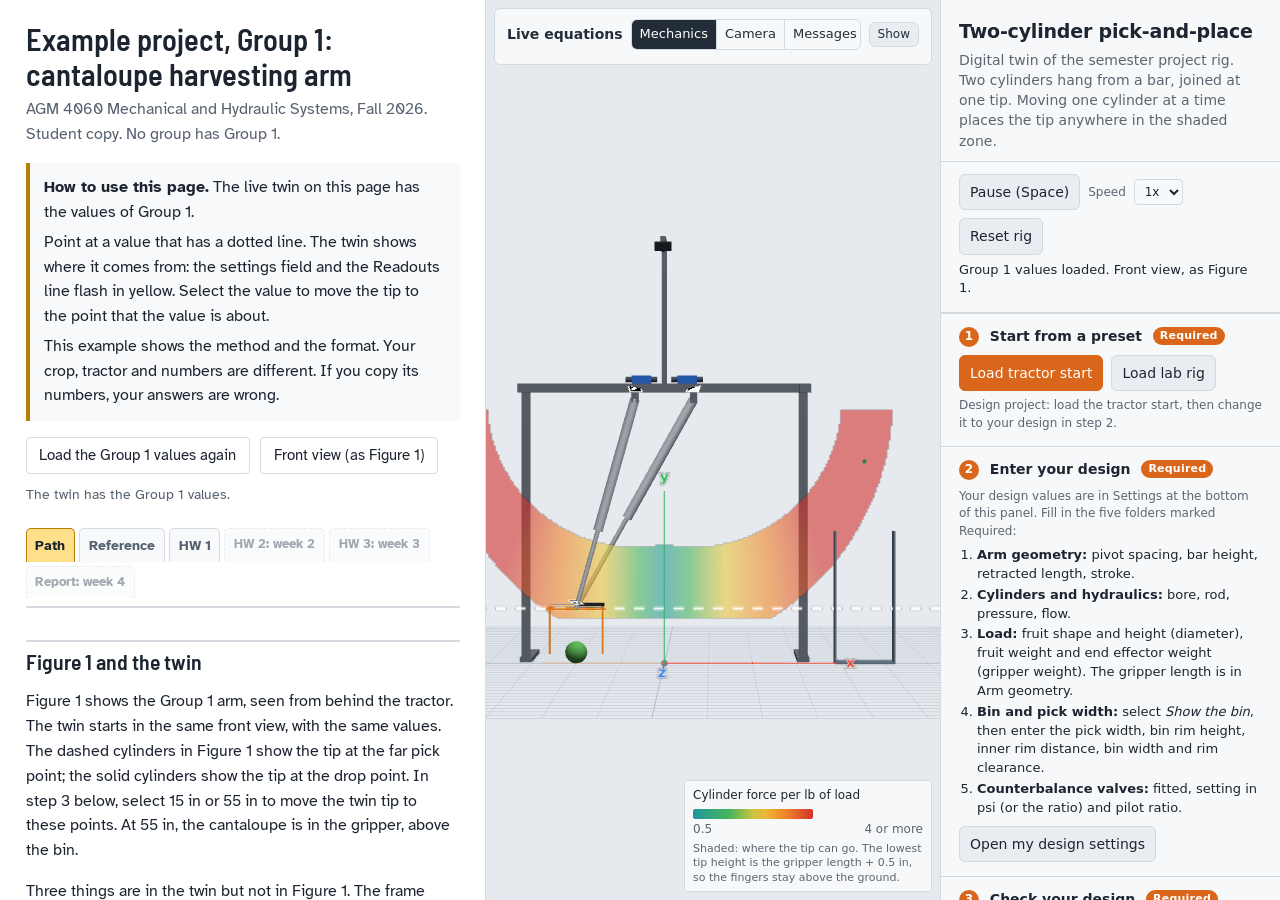
==== commit e6d7d497: "Twin: harness on hook and pallet trailer options" ====
--- a/examples/group1.html
+++ b/examples/group1.html
@@ -73,12 +73,12 @@
 .rule{ border-left:4px solid var(--line); padding:.3rem .8rem; font-size:.95rem; }
 @media (max-width: 1150px){ .vals{ grid-template-columns:repeat(3, minmax(0,1fr)); } }
 .tabs{ position:sticky; top:0; z-index:3; display:flex; gap:.25rem; flex-wrap:wrap; background:var(--panel); padding:.6rem 0 .5rem; margin:.8rem 0 0; border-bottom:2px solid var(--line); }
-.tab{ font:inherit; font-weight:700; font-size:.92rem; padding:.4rem .65rem; border:1px solid var(--line); border-bottom:0; border-radius:5px 5px 0 0; background:var(--paper); color:var(--muted); cursor:pointer; }
+.tab{ font:inherit; font-weight:700; font-size:.88rem; padding:.35rem .55rem; border:1px solid var(--line); border-bottom:0; border-radius:5px 5px 0 0; background:var(--paper); color:var(--muted); cursor:pointer; }
 .tab[aria-selected="true"]{ background:var(--mark); color:var(--ink); border-color:var(--markline); }
 .tabpane h2, .tabpane h3, .tabpane section{ scroll-margin-top:4.5rem; }
 .tabpane math[display="block"]{ display:block; overflow-x:auto; overflow-y:hidden; max-width:100%; padding:.2rem 0; }
 .tabpane img{ max-width:100%; height:auto; }
-.tab.later{ cursor:default; opacity:.55; font-weight:600; border-style:dashed; }
+.tab.later{ cursor:default; opacity:.55; font-weight:600; font-size:.8rem; border-style:dashed; }
 .tabpane{ display:none; } .tabpane.on{ display:block; }
 details{ border:1px solid var(--line); border-radius:6px; padding:.4rem .8rem; margin:.8rem 0; }
 details > summary{ cursor:pointer; font-weight:700; }
@@ -110,7 +110,7 @@
       <p>This example shows the method and the format. Your crop, tractor and numbers are different. If you copy its numbers, your answers are wrong.</p>
     </div>
     <div class="bar"><button type="button" id="reset">Load the Group 1 values again</button><button type="button" id="front">Front view (as Figure 1)</button><span id="status" role="status">Loading the twin...</span></div>
-<div class="tabs" role="tablist"><button type="button" role="tab" class="tab" data-tab="path" id="t-path">Design path</button><button type="button" role="tab" class="tab" data-tab="hw1" id="t-hw1">Homework 1</button><span class="tab later" title="Released at the start of week 2">Homework 2 (week 2)</span><span class="tab later" title="Released at the start of week 3">Homework 3 (week 3)</span><span class="tab later" title="Released at the start of week 4">Final report (week 4)</span></div>
+<div class="tabs" role="tablist"><button type="button" role="tab" class="tab" data-tab="path" id="t-path">Path</button><button type="button" role="tab" class="tab" data-tab="ref" id="t-ref">Reference</button><button type="button" role="tab" class="tab" data-tab="hw1" id="t-hw1">HW 1</button><span class="tab later" title="Released at the start of week 2">HW 2: week 2</span><span class="tab later" title="Released at the start of week 3">HW 3: week 3</span><span class="tab later" title="Released at the start of week 4">Report: week 4</span></div>
 <section class="tabpane" role="tabpanel" id="p-path" data-tab="path"><h2 id="figure">Figure 1 and the twin</h2>
 <p>Figure 1 shows the Group 1 arm, seen from behind the tractor. The twin starts in the same front view, with the same values. The dashed cylinders in Figure 1 show the tip at the far pick point; the solid cylinders show the tip at the drop point. In step 3 below, select 15 in or 55 in to move the twin tip to these points. At 55 in, the cantaloupe is in the gripper, above the bin.</p>
 <p>Three things are in the twin but not in Figure 1. The frame holds the bar; its legs stand outside the pick width and off the arm plane, so the arm can pass them. The camera is on its mast above the bar. The shaded band shows all tip positions that the cylinders can reach; its color shows the cylinder force for each pound of load. The band stops above the ground because the fingers must stay above the ground.</p>
@@ -181,6 +181,679 @@
 <li><strong>Write it up.</strong> Every number, with where it came from.</li>
 </ol>
 </section>
+<section class="tabpane" role="tabpanel" id="p-ref" data-tab="ref"><div class='how'><p>This tab collects the values to assume, the symbols, all formulas (F1 to F31) and the twin tables that the homework tabs use.</p></div><h2 id="values-to-assume">Values to assume</h2>
+<p>Use these values unless you have better data. Write in your report which values you used.</p>
+<ul>
+<li><strong>Fruit diameter:</strong> the value in the table. The radius r is half of the diameter. Group 9: use the height of the pumpkin.</li>
+<li><strong>Grip length</strong> (tip to fruit center): the value in the table. It is the end effector body (9 in) plus the fruit radius. Group 9: harness straps (24 in) plus half of the height.</li>
+<li><strong>End effector time:</strong> 2 s for each cycle (1 s to close, 1 s to open).</li>
+<li><strong>Pump efficiencies (Option B):</strong> volumetric efficiency 0.95, overall efficiency 0.85.</li>
+<li><strong>Steel modulus (buckling):</strong> E = 29,000,000 psi.</li>
+<li><strong>Bin position:</strong> use the nearest bin inner rim distance <math display="inline" xmlns="http://www.w3.org/1998/Math/MathML"><semantics><msub><mi>x</mi><mi>b</mi></msub><annotation encoding="application/x-tex">x_b</annotation></semantics></math> where the twin shows Rim clearance = OK. The readout checks the front of the fruit, so its tip height can be less than <math display="inline" xmlns="http://www.w3.org/1998/Math/MathML"><semantics><msub><mi>y</mi><mi>d</mi></msub><annotation encoding="application/x-tex">y_d</annotation></semantics></math>.</li>
+<li><strong>Bin on a cart:</strong> the bin rides on a low cart beside the row. Rim height = cart deck height + bin height (for example, a 24 in bin on a 12 in deck = 36 in).</li>
+<li><strong>Bin width:</strong> 16 in. The drop point is at the center of the bin: the inner rim distance plus 8 in.</li>
+<li><strong>Hose oil velocity, maximum:</strong> pressure line and cylinder hoses 15 ft/s (180 in/s); return line 10 ft/s (120 in/s); suction line 4 ft/s (48 in/s).</li>
+<li><strong>Week 1 twin values:</strong> keep the tractor start bore, rod and valves. Set <math display="inline" xmlns="http://www.w3.org/1998/Math/MathML"><semantics><mrow><msub><mi>L</mi><mrow><mi>m</mi><mi>i</mi><mi>n</mi></mrow></msub><mo>=</mo><mi>S</mi></mrow><annotation encoding="application/x-tex">L_{min} = S</annotation></semantics></math> + 10 in (F6). Enter <math display="inline" xmlns="http://www.w3.org/1998/Math/MathML"><semantics><msub><mi>p</mi><mrow><mi>r</mi><mi>e</mi><mi>l</mi><mi>i</mi><mi>e</mi><mi>f</mi></mrow></msub><annotation encoding="application/x-tex">p_{relief}</annotation></semantics></math> and the SCV flow rate from your data card.</li>
+</ul>
+<h2 id="symbols-terms-and-acronyms">Symbols, terms and acronyms</h2>
+<table>
+<caption>Terms, symbols and acronyms used in this assignment. Figure 1 (Design path tab) shows the dimension symbols.</caption>
+<colgroup>
+<col style="width: 19%" />
+<col style="width: 14%" />
+<col style="width: 65%" />
+</colgroup>
+<thead>
+<tr class="header">
+<th>Term</th>
+<th>Symbol or acronym</th>
+<th>Definition</th>
+</tr>
+</thead>
+<tbody>
+<tr class="odd">
+<td>Arm plane</td>
+<td><math display="inline" xmlns="http://www.w3.org/1998/Math/MathML"><semantics><mrow><mi>x</mi><mo>,</mo><mi>y</mi></mrow><annotation encoding="application/x-tex">x, y</annotation></semantics></math></td>
+<td>The vertical plane, across the row, in which the cylinders and the tip move</td>
+</tr>
+<tr class="even">
+<td>Arm center (x = 0)</td>
+<td><math display="inline" xmlns="http://www.w3.org/1998/Math/MathML"><semantics><mrow><mi>x</mi><mo>=</mo><mn>0</mn></mrow><annotation encoding="application/x-tex">x = 0</annotation></semantics></math></td>
+<td>The point on the ground below the middle of the two pivots. The x distance starts at this point.</td>
+</tr>
+<tr class="odd">
+<td>Bar height</td>
+<td><math display="inline" xmlns="http://www.w3.org/1998/Math/MathML"><semantics><mi>H</mi><annotation encoding="application/x-tex">H</annotation></semantics></math></td>
+<td>The height of the pivot pins above the ground</td>
+</tr>
+<tr class="even">
+<td>Pivot spacing</td>
+<td><math display="inline" xmlns="http://www.w3.org/1998/Math/MathML"><semantics><mi>s</mi><annotation encoding="application/x-tex">s</annotation></semantics></math></td>
+<td>The distance between the two pivot pins <math display="inline" xmlns="http://www.w3.org/1998/Math/MathML"><semantics><msub><mi>P</mi><mn>1</mn></msub><annotation encoding="application/x-tex">P_1</annotation></semantics></math> and <math display="inline" xmlns="http://www.w3.org/1998/Math/MathML"><semantics><msub><mi>P</mi><mn>2</mn></msub><annotation encoding="application/x-tex">P_2</annotation></semantics></math> on the bar</td>
+</tr>
+<tr class="odd">
+<td>Cylinder length</td>
+<td><math display="inline" xmlns="http://www.w3.org/1998/Math/MathML"><semantics><mrow><msub><mi>L</mi><mn>1</mn></msub><mo>,</mo><msub><mi>L</mi><mn>2</mn></msub></mrow><annotation encoding="application/x-tex">L_1, L_2</annotation></semantics></math></td>
+<td>The pin-to-pin length of a cylinder. It changes from the retracted length to the extended length (retracted length plus stroke).</td>
+</tr>
+<tr class="even">
+<td>Stroke</td>
+<td><math display="inline" xmlns="http://www.w3.org/1998/Math/MathML"><semantics><mi>S</mi><annotation encoding="application/x-tex">S</annotation></semantics></math></td>
+<td>The distance that the rod moves from fully retracted to fully extended</td>
+</tr>
+<tr class="odd">
+<td>Retracted length</td>
+<td><math display="inline" xmlns="http://www.w3.org/1998/Math/MathML"><semantics><msub><mi>L</mi><mrow><mi>m</mi><mi>i</mi><mi>n</mi></mrow></msub><annotation encoding="application/x-tex">L_{min}</annotation></semantics></math></td>
+<td>The pin-to-pin length of a fully retracted cylinder. For a catalog cylinder, <math display="inline" xmlns="http://www.w3.org/1998/Math/MathML"><semantics><mrow><msub><mi>L</mi><mrow><mi>m</mi><mi>i</mi><mi>n</mi></mrow></msub><mo>=</mo><mi>S</mi><mo>+</mo><msub><mi>L</mi><mrow><mi>d</mi><mi>e</mi><mi>a</mi><mi>d</mi></mrow></msub></mrow><annotation encoding="application/x-tex">L_{min} = S + L_{dead}</annotation></semantics></math>.</td>
+</tr>
+<tr class="even">
+<td>Dead length</td>
+<td><math display="inline" xmlns="http://www.w3.org/1998/Math/MathML"><semantics><msub><mi>L</mi><mrow><mi>d</mi><mi>e</mi><mi>a</mi><mi>d</mi></mrow></msub><annotation encoding="application/x-tex">L_{dead}</annotation></semantics></math></td>
+<td>The part of the retracted length that the stroke does not use (end caps, piston, rod eye). Read it from the catalog: <math display="inline" xmlns="http://www.w3.org/1998/Math/MathML"><semantics><mrow><msub><mi>L</mi><mrow><mi>d</mi><mi>e</mi><mi>a</mi><mi>d</mi></mrow></msub><mo>=</mo><msub><mi>L</mi><mrow><mi>m</mi><mi>i</mi><mi>n</mi></mrow></msub><mo>−</mo><mi>S</mi></mrow><annotation encoding="application/x-tex">L_{dead} = L_{min} - S</annotation></semantics></math>. It is approximately 10 in.</td>
+</tr>
+<tr class="odd">
+<td>Tip</td>
+<td><math display="inline" xmlns="http://www.w3.org/1998/Math/MathML"><semantics><mrow><mo stretchy="true" form="prefix">(</mo><mi>x</mi><mo>,</mo><mi>y</mi><mo stretchy="true" form="postfix">)</mo></mrow><annotation encoding="application/x-tex">(x, y)</annotation></semantics></math></td>
+<td>The point where the two rod ends connect. The end effector hangs from the tip.</td>
+</tr>
+<tr class="even">
+<td>End effector</td>
+<td><math display="inline" xmlns="http://www.w3.org/1998/Math/MathML"><semantics><msub><mi>W</mi><mrow><mi>e</mi><mi>f</mi><mi>f</mi><mi>e</mi><mi>c</mi><mi>t</mi><mi>o</mi><mi>r</mi></mrow></msub><annotation encoding="application/x-tex">W_{effector}</annotation></semantics></math></td>
+<td>The gripper or harness that holds the fruit. It is a purchased part.</td>
+</tr>
+<tr class="odd">
+<td>Load at the tip</td>
+<td><math display="inline" xmlns="http://www.w3.org/1998/Math/MathML"><semantics><mi>W</mi><annotation encoding="application/x-tex">W</annotation></semantics></math></td>
+<td>The fruit weight plus the end effector weight. It acts down at the tip.</td>
+</tr>
+<tr class="even">
+<td>Grip length</td>
+<td><math display="inline" xmlns="http://www.w3.org/1998/Math/MathML"><semantics><mi>g</mi><annotation encoding="application/x-tex">g</annotation></semantics></math></td>
+<td>The vertical distance from the tip to the center of the fruit that the end effector holds</td>
+</tr>
+<tr class="odd">
+<td>Fruit radius</td>
+<td><math display="inline" xmlns="http://www.w3.org/1998/Math/MathML"><semantics><mi>r</mi><annotation encoding="application/x-tex">r</annotation></semantics></math></td>
+<td>Half of the fruit diameter</td>
+</tr>
+<tr class="even">
+<td>Grasp height</td>
+<td><math display="inline" xmlns="http://www.w3.org/1998/Math/MathML"><semantics><msub><mi>y</mi><mi>g</mi></msub><annotation encoding="application/x-tex">y_g</annotation></semantics></math></td>
+<td>The tip height when the end effector holds a fruit on the ground: fruit radius plus grip length</td>
+</tr>
+<tr class="odd">
+<td>Pick width</td>
+<td><math display="inline" xmlns="http://www.w3.org/1998/Math/MathML"><semantics><mi>w</mi><annotation encoding="application/x-tex">w</annotation></semantics></math></td>
+<td>The width across the row, at the arm center, where fruit can lie. The tip must reach all of this width at grasp height.</td>
+</tr>
+<tr class="even">
+<td>Bin rim height</td>
+<td><math display="inline" xmlns="http://www.w3.org/1998/Math/MathML"><semantics><msub><mi>h</mi><mrow><mi>r</mi><mi>i</mi><mi>m</mi></mrow></msub><annotation encoding="application/x-tex">h_{rim}</annotation></semantics></math></td>
+<td>The height of the top edge of the bin above the ground</td>
+</tr>
+<tr class="odd">
+<td>Bin inner rim distance</td>
+<td><math display="inline" xmlns="http://www.w3.org/1998/Math/MathML"><semantics><msub><mi>x</mi><mi>b</mi></msub><annotation encoding="application/x-tex">x_b</annotation></semantics></math></td>
+<td>The horizontal distance from the arm center to the bin wall nearer the arm</td>
+</tr>
+<tr class="even">
+<td>Bin width</td>
+<td><math display="inline" xmlns="http://www.w3.org/1998/Math/MathML"><semantics><msub><mi>w</mi><mi>b</mi></msub><annotation encoding="application/x-tex">w_b</annotation></semantics></math></td>
+<td>The inside width of the bin</td>
+</tr>
+<tr class="odd">
+<td>Rim clearance</td>
+<td><math display="inline" xmlns="http://www.w3.org/1998/Math/MathML"><semantics><mi>c</mi><annotation encoding="application/x-tex">c</annotation></semantics></math></td>
+<td>The vertical gap between the bottom of the fruit and the bin rim. The minimum is 4 in.</td>
+</tr>
+<tr class="even">
+<td>Drop point</td>
+<td><math display="inline" xmlns="http://www.w3.org/1998/Math/MathML"><semantics><mrow><mo stretchy="true" form="prefix">(</mo><msub><mi>x</mi><mi>d</mi></msub><mo>,</mo><msub><mi>y</mi><mi>d</mi></msub><mo stretchy="true" form="postfix">)</mo></mrow><annotation encoding="application/x-tex">(x_d, y_d)</annotation></semantics></math></td>
+<td>The tip position where the end effector releases the fruit above the bin</td>
+</tr>
+<tr class="odd">
+<td>Drop distance</td>
+<td><math display="inline" xmlns="http://www.w3.org/1998/Math/MathML"><semantics><msub><mi>x</mi><mi>d</mi></msub><annotation encoding="application/x-tex">x_d</annotation></semantics></math></td>
+<td>The horizontal distance from the arm center to the drop point</td>
+</tr>
+<tr class="even">
+<td>Worst point</td>
+<td>-</td>
+<td>The tip position in the work path where a cylinder force is the maximum</td>
+</tr>
+<tr class="odd">
+<td>Unfactored force</td>
+<td><math display="inline" xmlns="http://www.w3.org/1998/Math/MathML"><semantics><mrow><msub><mi>T</mi><mn>1</mn></msub><mo>,</mo><msub><mi>T</mi><mn>2</mn></msub></mrow><annotation encoding="application/x-tex">T_1, T_2</annotation></semantics></math></td>
+<td>The cylinder force from the loads only, without the safety factor. The twin shows unfactored forces.</td>
+</tr>
+<tr class="even">
+<td>Design force</td>
+<td><math display="inline" xmlns="http://www.w3.org/1998/Math/MathML"><semantics><mi>F</mi><annotation encoding="application/x-tex">F</annotation></semantics></math></td>
+<td>The unfactored force multiplied by the safety factor (2). Use it for cylinder sizing and in FluidSIM.</td>
+</tr>
+<tr class="odd">
+<td>Cap end</td>
+<td>-</td>
+<td>The end of the cylinder without the rod. Oil in the cap end pushes on the full piston area.</td>
+</tr>
+<tr class="even">
+<td>Rod end</td>
+<td>-</td>
+<td>The end of the cylinder with the rod. Oil in the rod end pushes on the annulus area.</td>
+</tr>
+<tr class="odd">
+<td>Bore and rod diameter</td>
+<td><math display="inline" xmlns="http://www.w3.org/1998/Math/MathML"><semantics><mrow><mi>D</mi><mo>,</mo><mi>d</mi></mrow><annotation encoding="application/x-tex">D, d</annotation></semantics></math></td>
+<td>The inside diameter of the barrel (equal to the piston diameter) and the diameter of the rod</td>
+</tr>
+<tr class="even">
+<td>Piston area</td>
+<td><math display="inline" xmlns="http://www.w3.org/1998/Math/MathML"><semantics><msub><mi>A</mi><mi>c</mi></msub><annotation encoding="application/x-tex">A_c</annotation></semantics></math></td>
+<td>The area of the piston, <math display="inline" xmlns="http://www.w3.org/1998/Math/MathML"><semantics><mrow><mi>π</mi><msup><mi>D</mi><mn>2</mn></msup><mi>/</mi><mn>4</mn></mrow><annotation encoding="application/x-tex">\pi D^2/4</annotation></semantics></math>. It is the area at the cap end.</td>
+</tr>
+<tr class="odd">
+<td>Annulus area</td>
+<td><math display="inline" xmlns="http://www.w3.org/1998/Math/MathML"><semantics><msub><mi>A</mi><mi>r</mi></msub><annotation encoding="application/x-tex">A_r</annotation></semantics></math></td>
+<td>The piston area minus the rod area. It is the area at the rod end.</td>
+</tr>
+<tr class="even">
+<td>Holding pressure</td>
+<td><math display="inline" xmlns="http://www.w3.org/1998/Math/MathML"><semantics><msub><mi>p</mi><mi>h</mi></msub><annotation encoding="application/x-tex">p_h</annotation></semantics></math></td>
+<td>The pressure in the chamber that holds the load, with the unfactored load</td>
+</tr>
+<tr class="odd">
+<td>Relief valve</td>
+<td><math display="inline" xmlns="http://www.w3.org/1998/Math/MathML"><semantics><msub><mi>p</mi><mrow><mi>r</mi><mi>e</mi><mi>l</mi><mi>i</mi><mi>e</mi><mi>f</mi></mrow></msub><annotation encoding="application/x-tex">p_{relief}</annotation></semantics></math></td>
+<td>A valve that opens at a set pressure. It limits the maximum pressure in the circuit.</td>
+</tr>
+<tr class="even">
+<td>Pressure limit</td>
+<td><math display="inline" xmlns="http://www.w3.org/1998/Math/MathML"><semantics><msub><mi>p</mi><mrow><mi>a</mi><mi>l</mi><mi>l</mi><mi>o</mi><mi>w</mi></mrow></msub><annotation encoding="application/x-tex">p_{allow}</annotation></semantics></math></td>
+<td>80% of the relief valve pressure, <math display="inline" xmlns="http://www.w3.org/1998/Math/MathML"><semantics><mrow><msub><mi>p</mi><mrow><mi>a</mi><mi>l</mi><mi>l</mi><mi>o</mi><mi>w</mi></mrow></msub><mo>=</mo><mn>0.8</mn><mo>×</mo><msub><mi>p</mi><mrow><mi>r</mi><mi>e</mi><mi>l</mi><mi>i</mi><mi>e</mi><mi>f</mi></mrow></msub></mrow><annotation encoding="application/x-tex">p_{allow} = 0.8 \times p_{relief}</annotation></semantics></math>. The design pressure must be equal to or less than this value.</td>
+</tr>
+<tr class="odd">
+<td>Counterbalance valve</td>
+<td><math display="inline" xmlns="http://www.w3.org/1998/Math/MathML"><semantics><msub><mi>p</mi><mrow><mi>s</mi><mi>e</mi><mi>t</mi></mrow></msub><annotation encoding="application/x-tex">p_{set}</annotation></semantics></math></td>
+<td>A valve on the cylinder port that holds the load. It opens when the load pressure plus the pilot ratio times the pilot pressure reaches its setting. Thus, the load alone cannot open it.</td>
+</tr>
+<tr class="even">
+<td>Dual counterbalance valve</td>
+<td>-</td>
+<td>Two counterbalance valves in one body, one for each port. Use it when the force in a cylinder changes from pull to push in the work path.</td>
+</tr>
+<tr class="odd">
+<td>Pilot ratio</td>
+<td><math display="inline" xmlns="http://www.w3.org/1998/Math/MathML"><semantics><mi>R</mi><annotation encoding="application/x-tex">R</annotation></semantics></math></td>
+<td>The ratio of the pilot area to the load area in a counterbalance valve, for example 4:1</td>
+</tr>
+<tr class="even">
+<td>Selective control valve (SCV)</td>
+<td>SCV</td>
+<td>A directional control valve on the tractor. It supplies oil to an implement through the rear remote outlets.</td>
+</tr>
+<tr class="odd">
+<td>Directional control valve (DCV)</td>
+<td>DCV</td>
+<td>A valve that sends oil to port A or port B of a cylinder. In the center position, it blocks the ports or connects them to the tank. A tractor SCV is a DCV.</td>
+</tr>
+<tr class="even">
+<td>Power take-off (PTO)</td>
+<td>PTO</td>
+<td>The rotating shaft at the rear of the tractor that can turn a pump</td>
+</tr>
+<tr class="odd">
+<td>Flow rate</td>
+<td><math display="inline" xmlns="http://www.w3.org/1998/Math/MathML"><semantics><mi>Q</mi><annotation encoding="application/x-tex">Q</annotation></semantics></math></td>
+<td>The oil volume that flows in one unit of time. Convert gpm to in<sup>3</sup>/s: multiply by 231 and divide by 60.</td>
+</tr>
+<tr class="even">
+<td>Pump displacement</td>
+<td><math display="inline" xmlns="http://www.w3.org/1998/Math/MathML"><semantics><msub><mi>D</mi><mi>p</mi></msub><annotation encoding="application/x-tex">D_p</annotation></semantics></math></td>
+<td>The oil volume that the pump moves in one revolution of its shaft</td>
+</tr>
+<tr class="odd">
+<td>Hose inside diameter</td>
+<td><math display="inline" xmlns="http://www.w3.org/1998/Math/MathML"><semantics><msub><mi>d</mi><mrow><mi>h</mi><mi>o</mi><mi>s</mi><mi>e</mi></mrow></msub><annotation encoding="application/x-tex">d_{hose}</annotation></semantics></math></td>
+<td>The inside diameter of a hose. A hose dash size is the inside diameter in sixteenths of an inch: -8 = 8/16 = 0.5 in.</td>
+</tr>
+<tr class="even">
+<td>Oil velocity in a hose</td>
+<td><math display="inline" xmlns="http://www.w3.org/1998/Math/MathML"><semantics><msub><mi>v</mi><mrow><mi>h</mi><mi>o</mi><mi>s</mi><mi>e</mi></mrow></msub><annotation encoding="application/x-tex">v_{hose}</annotation></semantics></math></td>
+<td>The average speed of the oil in a hose, <math display="inline" xmlns="http://www.w3.org/1998/Math/MathML"><semantics><mrow><msub><mi>v</mi><mrow><mi>h</mi><mi>o</mi><mi>s</mi><mi>e</mi></mrow></msub><mo>=</mo><mi>Q</mi><mi>/</mi><msub><mi>A</mi><mrow><mi>h</mi><mi>o</mi><mi>s</mi><mi>e</mi></mrow></msub></mrow><annotation encoding="application/x-tex">v_{hose} = Q / A_{hose}</annotation></semantics></math></td>
+</tr>
+<tr class="odd">
+<td>Cycle time</td>
+<td><math display="inline" xmlns="http://www.w3.org/1998/Math/MathML"><semantics><msub><mi>t</mi><mrow><mi>c</mi><mi>y</mi><mi>c</mi><mi>l</mi><mi>e</mi></mrow></msub><annotation encoding="application/x-tex">t_{cycle}</annotation></semantics></math></td>
+<td>The time for one pick-and-place cycle, from the bin and back to the bin</td>
+</tr>
+<tr class="even">
+<td>lb</td>
+<td>lbf</td>
+<td>Pound-force (lbf). In this assignment, all weights and forces are in lbf.</td>
+</tr>
+</tbody>
+</table>
+<h2 id="formulas-for-homework-1">Formulas for homework 1</h2>
+<table>
+<caption>Formulas for homework 1.</caption>
+<thead>
+<tr class="header">
+<th>No.</th>
+<th>Formula</th>
+<th>Units</th>
+</tr>
+</thead>
+<tbody>
+<tr class="odd">
+<td>F1</td>
+<td>Load at the tip: <math display="inline" xmlns="http://www.w3.org/1998/Math/MathML"><semantics><mrow><mi>W</mi><mo>=</mo><msub><mi>W</mi><mrow><mi>f</mi><mi>r</mi><mi>u</mi><mi>i</mi><mi>t</mi></mrow></msub><mo>+</mo><msub><mi>W</mi><mrow><mi>e</mi><mi>f</mi><mi>f</mi><mi>e</mi><mi>c</mi><mi>t</mi><mi>o</mi><mi>r</mi></mrow></msub></mrow><annotation encoding="application/x-tex">W = W_{fruit} + W_{effector}</annotation></semantics></math></td>
+<td>lb</td>
+</tr>
+<tr class="even">
+<td>F2</td>
+<td>Fruit radius: <math display="inline" xmlns="http://www.w3.org/1998/Math/MathML"><semantics><mi>r</mi><annotation encoding="application/x-tex">r</annotation></semantics></math> = fruit diameter / 2</td>
+<td>in</td>
+</tr>
+<tr class="odd">
+<td>F3</td>
+<td>Grasp height: <math display="inline" xmlns="http://www.w3.org/1998/Math/MathML"><semantics><mrow><msub><mi>y</mi><mi>g</mi></msub><mo>=</mo><mi>r</mi><mo>+</mo><mi>g</mi></mrow><annotation encoding="application/x-tex">y_g = r + g</annotation></semantics></math></td>
+<td>in</td>
+</tr>
+<tr class="even">
+<td>F4</td>
+<td>Drop height: <math display="inline" xmlns="http://www.w3.org/1998/Math/MathML"><semantics><mrow><msub><mi>y</mi><mi>d</mi></msub><mo>=</mo><msub><mi>h</mi><mrow><mi>r</mi><mi>i</mi><mi>m</mi></mrow></msub><mo>+</mo><mi>c</mi><mo>+</mo><mi>r</mi><mo>+</mo><mi>g</mi></mrow><annotation encoding="application/x-tex">y_d = h_{rim} + c + r + g</annotation></semantics></math>, with <math display="inline" xmlns="http://www.w3.org/1998/Math/MathML"><semantics><mi>c</mi><annotation encoding="application/x-tex">c</annotation></semantics></math> = 4 in</td>
+<td>in</td>
+</tr>
+<tr class="odd">
+<td>F5</td>
+<td>Drop distance: <math display="inline" xmlns="http://www.w3.org/1998/Math/MathML"><semantics><mrow><msub><mi>x</mi><mi>d</mi></msub><mo>=</mo><msub><mi>x</mi><mi>b</mi></msub><mo>+</mo><msub><mi>w</mi><mi>b</mi></msub><mi>/</mi><mn>2</mn></mrow><annotation encoding="application/x-tex">x_d = x_b + w_b / 2</annotation></semantics></math>, with <math display="inline" xmlns="http://www.w3.org/1998/Math/MathML"><semantics><msub><mi>w</mi><mi>b</mi></msub><annotation encoding="application/x-tex">w_b</annotation></semantics></math> = 16 in</td>
+<td>in</td>
+</tr>
+<tr class="even">
+<td>F6</td>
+<td>Retracted length in week 1: <math display="inline" xmlns="http://www.w3.org/1998/Math/MathML"><semantics><mrow><msub><mi>L</mi><mrow><mi>m</mi><mi>i</mi><mi>n</mi></mrow></msub><mo>=</mo><mi>S</mi></mrow><annotation encoding="application/x-tex">L_{min} = S</annotation></semantics></math> + 10 in</td>
+<td>in</td>
+</tr>
+<tr class="odd">
+<td>F7</td>
+<td>Pressure limit: <math display="inline" xmlns="http://www.w3.org/1998/Math/MathML"><semantics><mrow><msub><mi>p</mi><mrow><mi>a</mi><mi>l</mi><mi>l</mi><mi>o</mi><mi>w</mi></mrow></msub><mo>=</mo><mn>0.8</mn><mo>×</mo><msub><mi>p</mi><mrow><mi>r</mi><mi>e</mi><mi>l</mi><mi>i</mi><mi>e</mi><mi>f</mi></mrow></msub></mrow><annotation encoding="application/x-tex">p_{allow} = 0.8 \times p_{relief}</annotation></semantics></math></td>
+<td>psi</td>
+</tr>
+</tbody>
+</table>
+<h2 id="where-each-twin-value-comes-from">Where each twin value comes from</h2>
+<p><strong>Where each twin value comes from.</strong> The table below tells what to do in the twin and which line of Readouts to read. Readouts is the table under the 3D view. Read the lines "at the worst point" and "in the work path". Do not use the lines "Cylinder 1 force" and "Cylinder 2 force": they are for the present tip position only.</p>
+<table>
+<caption>Twin values and where to read them.</caption>
+<colgroup>
+<col style="width: 17%" />
+<col style="width: 35%" />
+<col style="width: 29%" />
+<col style="width: 17%" />
+</colgroup>
+<thead>
+<tr class="header">
+<th>Value</th>
+<th>What to do in the twin</th>
+<th>Readout line to read</th>
+<th>Where you use it</th>
+</tr>
+</thead>
+<tbody>
+<tr class="odd">
+<td>Pick width reached</td>
+<td>Enter the pick width in the Bin and pick width folder. Change Bar height, Pivot spacing and Stroke in the Arm geometry folder.</td>
+<td>Pick width reached: yes</td>
+<td>Reach and bin checks</td>
+</tr>
+<tr class="even">
+<td>Drop point</td>
+<td>Select Show the bin. Enter Bin rim height, Bin width (16 in) and Bin inner rim distance.</td>
+<td>Drop point (bin): x, tip height and "reachable". Check x with F5 and the tip height with F4.</td>
+<td>Reach and bin checks</td>
+</tr>
+<tr class="odd">
+<td>Bin position <math display="inline" xmlns="http://www.w3.org/1998/Math/MathML"><semantics><msub><mi>x</mi><mi>b</mi></msub><annotation encoding="application/x-tex">x_b</annotation></semantics></math></td>
+<td>Increase Bin inner rim distance in steps of 0.5 in.</td>
+<td>Rim clearance over the inner rim: OK. Use the first value that gives OK.</td>
+<td>Values to assume</td>
+</tr>
+<tr class="even">
+<td>Worst point <math display="inline" xmlns="http://www.w3.org/1998/Math/MathML"><semantics><mrow><mo stretchy="true" form="prefix">(</mo><mi>x</mi><mo>,</mo><mi>y</mi><mo stretchy="true" form="postfix">)</mo></mrow><annotation encoding="application/x-tex">(x, y)</annotation></semantics></math></td>
+<td>Push Show worst point (panel step 3).</td>
+<td>Worst point of the work path: x, y</td>
+<td>F20 (hand check)</td>
+</tr>
+<tr class="odd">
+<td>Forces at the worst point <math display="inline" xmlns="http://www.w3.org/1998/Math/MathML"><semantics><msub><mi>T</mi><mn>1</mn></msub><annotation encoding="application/x-tex">T_1</annotation></semantics></math>, <math display="inline" xmlns="http://www.w3.org/1998/Math/MathML"><semantics><msub><mi>T</mi><mn>2</mn></msub><annotation encoding="application/x-tex">T_2</annotation></semantics></math></td>
+<td>After Show worst point.</td>
+<td>Cylinder 1 at the worst point and Cylinder 2 at the worst point: force in lb, pull or push, and the end</td>
+<td>F20 (hand check)</td>
+</tr>
+<tr class="even">
+<td>Largest pull and push in the work path</td>
+<td>After Show worst point.</td>
+<td>Cylinder 1 in the work path and Cylinder 2 in the work path. If the line says "The force changes sign", the cylinder needs a dual counterbalance valve.</td>
+<td>Cylinder card rows 1 and 2; F14 for each end</td>
+</tr>
+<tr class="odd">
+<td>Length change <math display="inline" xmlns="http://www.w3.org/1998/Math/MathML"><semantics><mrow><mi>Δ</mi><mi>L</mi></mrow><annotation encoding="application/x-tex">\Delta L</annotation></semantics></math></td>
+<td>After the drop point is reachable.</td>
+<td>Length change, far pick point to drop point: + extends, - retracts</td>
+<td>Cylinder card row 11</td>
+</tr>
+<tr class="even">
+<td>Check of your pressures</td>
+<td>Only after your own calculations: Settings, View, select Show answers.</td>
+<td>Cylinder 1 and 2 at the worst point now also show psi and the design (x2) pressure.</td>
+<td>Compare with F12</td>
+</tr>
+<tr class="odd">
+<td>Check of your valve settings</td>
+<td>Show answers selected.</td>
+<td>Counterbalance guide: 1.3 x holding pressure of each end</td>
+<td>Compare with F14</td>
+</tr>
+<tr class="even">
+<td>Check of your speeds</td>
+<td>Show answers selected.</td>
+<td>Calculated speed, extend / retract</td>
+<td>Compare with F16</td>
+</tr>
+</tbody>
+</table>
+<h2 id="twin-settings-that-you-enter">Twin settings that you enter</h2>
+<p><strong>Twin settings that you enter.</strong> The table below lists every field that you enter or change in Settings. Keep the tractor start value of every other field. The worked example (Group 1) shows each value with its reason.</p>
+<table>
+<caption>Twin settings that you enter or change.</caption>
+<colgroup>
+<col style="width: 21%" />
+<col style="width: 21%" />
+<col style="width: 44%" />
+<col style="width: 13%" />
+</colgroup>
+<thead>
+<tr class="header">
+<th>Folder</th>
+<th>Field</th>
+<th>Where your value comes from</th>
+<th>Group 1 example</th>
+</tr>
+</thead>
+<tbody>
+<tr class="odd">
+<td>Arm geometry</td>
+<td>Pivot spacing</td>
+<td>You select it: trials in the twin (homework 1, tasks 2 and 4)</td>
+<td>16 in</td>
+</tr>
+<tr class="even">
+<td>Arm geometry</td>
+<td>Bar height</td>
+<td>You select it: start at 72 in, then trials</td>
+<td>72 in</td>
+</tr>
+<tr class="odd">
+<td>Arm geometry</td>
+<td>Stroke</td>
+<td>You select it (36 in or less), then the stroke of your catalog cylinder</td>
+<td>30 in</td>
+</tr>
+<tr class="even">
+<td>Arm geometry</td>
+<td>Retracted length</td>
+<td>Week 1: stroke + 10 in (F6). Week 2: your catalog cylinder</td>
+<td>40.25 in</td>
+</tr>
+<tr class="odd">
+<td>Arm geometry</td>
+<td>Gripper length</td>
+<td>Grip length g, Table 1</td>
+<td>12 in</td>
+</tr>
+<tr class="even">
+<td>Cylinders and hydraulics</td>
+<td>Bore (in), Rod (in)</td>
+<td>Week 1: keep the tractor start values. Week 2: your catalog cylinder</td>
+<td>2 in, 1.25 in</td>
+</tr>
+<tr class="odd">
+<td>Cylinders and hydraulics</td>
+<td>Pressure (psi)</td>
+<td>Relief valve pressure, data card</td>
+<td>2,347 psi</td>
+</tr>
+<tr class="even">
+<td>Cylinders and hydraulics</td>
+<td>Flow setting (gpm)</td>
+<td>Option A: SCV flow rate, data card. Option B: your pump flow rate</td>
+<td>6.3 gpm</td>
+</tr>
+<tr class="odd">
+<td>Load</td>
+<td>Shape</td>
+<td>Ball for a round crop</td>
+<td>Ball</td>
+</tr>
+<tr class="even">
+<td>Load</td>
+<td>Height (in)</td>
+<td>Fruit diameter, Table 1</td>
+<td>6 in</td>
+</tr>
+<tr class="odd">
+<td>Load</td>
+<td>Weight (lb)</td>
+<td>Fruit weight, Table 1</td>
+<td>4 lb</td>
+</tr>
+<tr class="even">
+<td>Load</td>
+<td>Gripper weight (lb)</td>
+<td>End effector weight: 25 lb (Group 9: 15 lb)</td>
+<td>25 lb</td>
+</tr>
+<tr class="odd">
+<td>Bin and pick width</td>
+<td>Show the bin</td>
+<td>Select it</td>
+<td>selected</td>
+</tr>
+<tr class="even">
+<td>Bin and pick width</td>
+<td>Pick width (in), Bin rim height (in)</td>
+<td>Table 1</td>
+<td>48 in, 36 in</td>
+</tr>
+<tr class="odd">
+<td>Bin and pick width</td>
+<td>Bin inner rim distance (in)</td>
+<td>You find it: the nearest value with Rim clearance = OK</td>
+<td>46.5 in</td>
+</tr>
+<tr class="even">
+<td>Bin and pick width</td>
+<td>Bin width (in), Rim clearance (in)</td>
+<td>Values to assume: 16 in and 4 in</td>
+<td>16 in, 4 in</td>
+</tr>
+<tr class="odd">
+<td>Counterbalance valves</td>
+<td>Fitted on both cylinders</td>
+<td>Select it in week 2</td>
+<td>selected</td>
+</tr>
+<tr class="even">
+<td>Counterbalance valves</td>
+<td>Setting (psi)</td>
+<td>Your setting, F14</td>
+<td>435 psi</td>
+</tr>
+<tr class="odd">
+<td>Counterbalance valves</td>
+<td>Pilot ratio</td>
+<td>Your catalog valve</td>
+<td>4</td>
+</tr>
+</tbody>
+</table>
+<h2 id="formulas-for-homework-2">Formulas for homework 2</h2>
+<table>
+<caption>Formulas for homework 2.</caption>
+<colgroup>
+<col style="width: 8%" />
+<col style="width: 68%" />
+<col style="width: 22%" />
+</colgroup>
+<thead>
+<tr class="header">
+<th>No.</th>
+<th>Formula</th>
+<th>Units</th>
+</tr>
+</thead>
+<tbody>
+<tr class="odd">
+<td>F8</td>
+<td>Design force: <math display="inline" xmlns="http://www.w3.org/1998/Math/MathML"><semantics><mrow><mi>F</mi><mo>=</mo><mn>2</mn><mo>×</mo><mo stretchy="false" form="prefix">|</mo><mi>T</mi><mo stretchy="false" form="postfix">|</mo></mrow><annotation encoding="application/x-tex">F = 2 \times \lvert T \rvert</annotation></semantics></math></td>
+<td>lb</td>
+</tr>
+<tr class="even">
+<td>F9</td>
+<td>Necessary area: <math display="inline" xmlns="http://www.w3.org/1998/Math/MathML"><semantics><mrow><mi>A</mi><mo>=</mo><mi>F</mi><mi>/</mi><msub><mi>p</mi><mrow><mi>a</mi><mi>l</mi><mi>l</mi><mi>o</mi><mi>w</mi></mrow></msub></mrow><annotation encoding="application/x-tex">A = F / p_{allow}</annotation></semantics></math></td>
+<td>in<sup>2</sup></td>
+</tr>
+<tr class="odd">
+<td>F10</td>
+<td>Piston area (cap end): <math display="inline" xmlns="http://www.w3.org/1998/Math/MathML"><semantics><mrow><msub><mi>A</mi><mi>c</mi></msub><mo>=</mo><mi>π</mi><msup><mi>D</mi><mn>2</mn></msup><mi>/</mi><mn>4</mn></mrow><annotation encoding="application/x-tex">A_c = \pi D^2 / 4</annotation></semantics></math></td>
+<td>in<sup>2</sup></td>
+</tr>
+<tr class="even">
+<td>F11</td>
+<td>Annulus area (rod end): <math display="inline" xmlns="http://www.w3.org/1998/Math/MathML"><semantics><mrow><msub><mi>A</mi><mi>r</mi></msub><mo>=</mo><mi>π</mi><mrow><mo stretchy="true" form="prefix">(</mo><msup><mi>D</mi><mn>2</mn></msup><mo>−</mo><msup><mi>d</mi><mn>2</mn></msup><mo stretchy="true" form="postfix">)</mo></mrow><mi>/</mi><mn>4</mn></mrow><annotation encoding="application/x-tex">A_r = \pi (D^2 - d^2) / 4</annotation></semantics></math></td>
+<td>in<sup>2</sup></td>
+</tr>
+<tr class="odd">
+<td>F12</td>
+<td>Design pressure: <math display="inline" xmlns="http://www.w3.org/1998/Math/MathML"><semantics><mrow><mi>p</mi><mo>=</mo><mi>F</mi><mi>/</mi><mi>A</mi></mrow><annotation encoding="application/x-tex">p = F / A</annotation></semantics></math>. Pull: <math display="inline" xmlns="http://www.w3.org/1998/Math/MathML"><semantics><mrow><mi>A</mi><mo>=</mo><msub><mi>A</mi><mi>r</mi></msub></mrow><annotation encoding="application/x-tex">A = A_r</annotation></semantics></math>. Push: <math display="inline" xmlns="http://www.w3.org/1998/Math/MathML"><semantics><mrow><mi>A</mi><mo>=</mo><msub><mi>A</mi><mi>c</mi></msub></mrow><annotation encoding="application/x-tex">A = A_c</annotation></semantics></math></td>
+<td>psi</td>
+</tr>
+<tr class="even">
+<td>F13</td>
+<td>Buckling limit (push only): <math display="inline" xmlns="http://www.w3.org/1998/Math/MathML"><semantics><mrow><msub><mi>P</mi><mrow><mi>c</mi><mi>r</mi></mrow></msub><mo>=</mo><msup><mi>π</mi><mn>2</mn></msup><mi>E</mi><mi>I</mi><mi>/</mi><msup><mi>L</mi><mn>2</mn></msup></mrow><annotation encoding="application/x-tex">P_{cr} = \pi^2 E I / L^2</annotation></semantics></math>, with <math display="inline" xmlns="http://www.w3.org/1998/Math/MathML"><semantics><mrow><mi>I</mi><mo>=</mo><mi>π</mi><msup><mi>d</mi><mn>4</mn></msup><mi>/</mi><mn>64</mn></mrow><annotation encoding="application/x-tex">I = \pi d^4 / 64</annotation></semantics></math>, <math display="inline" xmlns="http://www.w3.org/1998/Math/MathML"><semantics><mi>E</mi><annotation encoding="application/x-tex">E</annotation></semantics></math> = 29,000,000 psi and <math display="inline" xmlns="http://www.w3.org/1998/Math/MathML"><semantics><mrow><mi>L</mi><mo>=</mo><msub><mi>L</mi><mrow><mi>m</mi><mi>i</mi><mi>n</mi></mrow></msub><mo>+</mo><mi>S</mi></mrow><annotation encoding="application/x-tex">L = L_{min} + S</annotation></semantics></math>. Or use the column load from the catalog.</td>
+<td>lb</td>
+</tr>
+<tr class="odd">
+<td>F14</td>
+<td>Holding pressure: <math display="inline" xmlns="http://www.w3.org/1998/Math/MathML"><semantics><mrow><msub><mi>p</mi><mi>h</mi></msub><mo>=</mo><mo stretchy="false" form="prefix">|</mo><mi>T</mi><mo stretchy="false" form="postfix">|</mo><mi>/</mi><mi>A</mi></mrow><annotation encoding="application/x-tex">p_h = \lvert T \rvert / A</annotation></semantics></math>. Valve setting: <math display="inline" xmlns="http://www.w3.org/1998/Math/MathML"><semantics><mrow><msub><mi>p</mi><mrow><mi>s</mi><mi>e</mi><mi>t</mi></mrow></msub><mo>=</mo><mn>1.3</mn><mo>×</mo><msub><mi>p</mi><mi>h</mi></msub></mrow><annotation encoding="application/x-tex">p_{set} = 1.3 \times p_h</annotation></semantics></math> (or the catalog minimum, if it is higher)</td>
+<td>psi</td>
+</tr>
+<tr class="even">
+<td>F15</td>
+<td>Convert the flow rate to in<sup>3</sup>/s before you use it: <math display="inline" xmlns="http://www.w3.org/1998/Math/MathML"><semantics><mi>Q</mi><annotation encoding="application/x-tex">Q</annotation></semantics></math> (in<sup>3</sup>/s) = <math display="inline" xmlns="http://www.w3.org/1998/Math/MathML"><semantics><mi>Q</mi><annotation encoding="application/x-tex">Q</annotation></semantics></math> (gal/min) <math display="inline" xmlns="http://www.w3.org/1998/Math/MathML"><semantics><mo>×</mo><annotation encoding="application/x-tex">\times</annotation></semantics></math> 231 in<sup>3</sup>/gal / 60 s/min</td>
+<td>in<sup>3</sup>/s</td>
+</tr>
+<tr class="odd">
+<td>F16</td>
+<td>Speeds: <math display="inline" xmlns="http://www.w3.org/1998/Math/MathML"><semantics><mrow><msub><mi>v</mi><mrow><mi>e</mi><mi>x</mi><mi>t</mi></mrow></msub><mo>=</mo><mi>Q</mi><mi>/</mi><msub><mi>A</mi><mi>c</mi></msub></mrow><annotation encoding="application/x-tex">v_{ext} = Q / A_c</annotation></semantics></math> and <math display="inline" xmlns="http://www.w3.org/1998/Math/MathML"><semantics><mrow><msub><mi>v</mi><mrow><mi>r</mi><mi>e</mi><mi>t</mi></mrow></msub><mo>=</mo><mi>Q</mi><mi>/</mi><msub><mi>A</mi><mi>r</mi></msub></mrow><annotation encoding="application/x-tex">v_{ret} = Q / A_r</annotation></semantics></math></td>
+<td>in/s</td>
+</tr>
+<tr class="even">
+<td>F17</td>
+<td>Time for one cylinder: <math display="inline" xmlns="http://www.w3.org/1998/Math/MathML"><semantics><mrow><mi>t</mi><mo>=</mo><mi>Δ</mi><mi>L</mi><mi>/</mi><msub><mi>v</mi><mrow><mi>e</mi><mi>x</mi><mi>t</mi></mrow></msub><mo>+</mo><mi>Δ</mi><mi>L</mi><mi>/</mi><msub><mi>v</mi><mrow><mi>r</mi><mi>e</mi><mi>t</mi></mrow></msub></mrow><annotation encoding="application/x-tex">t = \Delta L / v_{ext} + \Delta L / v_{ret}</annotation></semantics></math></td>
+<td>s</td>
+</tr>
+<tr class="odd">
+<td>F18</td>
+<td>Cycle time: <math display="inline" xmlns="http://www.w3.org/1998/Math/MathML"><semantics><mrow><msub><mi>t</mi><mrow><mi>c</mi><mi>y</mi><mi>c</mi><mi>l</mi><mi>e</mi></mrow></msub><mo>=</mo><msub><mi>t</mi><mn>1</mn></msub><mo>+</mo><msub><mi>t</mi><mn>2</mn></msub><mo>+</mo><mn>2</mn></mrow><annotation encoding="application/x-tex">t_{cycle} = t_1 + t_2 + 2</annotation></semantics></math> s</td>
+<td>s</td>
+</tr>
+<tr class="even">
+<td>F19</td>
+<td>Largest flow in the cap-end hose: <math display="inline" xmlns="http://www.w3.org/1998/Math/MathML"><semantics><mrow><msub><mi>Q</mi><mrow><mi>c</mi><mi>a</mi><mi>p</mi></mrow></msub><mo>=</mo><mi>Q</mi><mo>×</mo><msub><mi>A</mi><mi>c</mi></msub><mi>/</mi><msub><mi>A</mi><mi>r</mi></msub></mrow><annotation encoding="application/x-tex">Q_{cap} = Q \times A_c / A_r</annotation></semantics></math></td>
+<td>in<sup>3</sup>/s</td>
+</tr>
+<tr class="odd">
+<td>F20</td>
+<td>Hand check of the forces at the worst point <math display="inline" xmlns="http://www.w3.org/1998/Math/MathML"><semantics><mrow><mo stretchy="true" form="prefix">(</mo><mi>x</mi><mo>,</mo><mi>y</mi><mo stretchy="true" form="postfix">)</mo></mrow><annotation encoding="application/x-tex">(x, y)</annotation></semantics></math>: <math display="inline" xmlns="http://www.w3.org/1998/Math/MathML"><semantics><mrow><mi>Δ</mi><msub><mi>x</mi><mn>1</mn></msub><mo>=</mo><mo>−</mo><mi>s</mi><mi>/</mi><mn>2</mn><mo>−</mo><mi>x</mi></mrow><annotation encoding="application/x-tex">\Delta x_1 = -s/2 - x</annotation></semantics></math>, <math display="inline" xmlns="http://www.w3.org/1998/Math/MathML"><semantics><mrow><mi>Δ</mi><msub><mi>x</mi><mn>2</mn></msub><mo>=</mo><mi>s</mi><mi>/</mi><mn>2</mn><mo>−</mo><mi>x</mi></mrow><annotation encoding="application/x-tex">\Delta x_2 = s/2 - x</annotation></semantics></math>, <math display="inline" xmlns="http://www.w3.org/1998/Math/MathML"><semantics><mrow><mi>Δ</mi><mi>y</mi><mo>=</mo><mi>H</mi><mo>−</mo><mi>y</mi></mrow><annotation encoding="application/x-tex">\Delta y = H - y</annotation></semantics></math>, <math display="inline" xmlns="http://www.w3.org/1998/Math/MathML"><semantics><mrow><msub><mi>L</mi><mi>i</mi></msub><mo>=</mo><msqrt><mrow><mi>Δ</mi><msubsup><mi>x</mi><mi>i</mi><mn>2</mn></msubsup><mo>+</mo><mi>Δ</mi><msup><mi>y</mi><mn>2</mn></msup></mrow></msqrt></mrow><annotation encoding="application/x-tex">L_i = \sqrt{\Delta x_i^2 + \Delta y^2}</annotation></semantics></math>. Then <math display="inline" xmlns="http://www.w3.org/1998/Math/MathML"><semantics><mrow><msub><mi>T</mi><mn>2</mn></msub><mo>=</mo><mi>W</mi><mi>/</mi><mrow><mo stretchy="true" form="prefix">(</mo><mi>Δ</mi><mi>y</mi><mi>/</mi><msub><mi>L</mi><mn>2</mn></msub><mo>−</mo><mrow><mo stretchy="true" form="prefix">(</mo><mi>Δ</mi><msub><mi>x</mi><mn>2</mn></msub><mi>/</mi><msub><mi>L</mi><mn>2</mn></msub><mo stretchy="true" form="postfix">)</mo></mrow><mrow><mo stretchy="true" form="prefix">(</mo><mi>Δ</mi><mi>y</mi><mi>/</mi><msub><mi>L</mi><mn>1</mn></msub><mo stretchy="true" form="postfix">)</mo></mrow><mi>/</mi><mrow><mo stretchy="true" form="prefix">(</mo><mi>Δ</mi><msub><mi>x</mi><mn>1</mn></msub><mi>/</mi><msub><mi>L</mi><mn>1</mn></msub><mo stretchy="true" form="postfix">)</mo></mrow><mo stretchy="true" form="postfix">)</mo></mrow></mrow><annotation encoding="application/x-tex">T_2 = W / \left(\Delta y / L_2 - (\Delta x_2 / L_2)(\Delta y / L_1) / (\Delta x_1 / L_1)\right)</annotation></semantics></math> and <math display="inline" xmlns="http://www.w3.org/1998/Math/MathML"><semantics><mrow><msub><mi>T</mi><mn>1</mn></msub><mo>=</mo><mo>−</mo><msub><mi>T</mi><mn>2</mn></msub><mrow><mo stretchy="true" form="prefix">(</mo><mi>Δ</mi><msub><mi>x</mi><mn>2</mn></msub><mi>/</mi><msub><mi>L</mi><mn>2</mn></msub><mo stretchy="true" form="postfix">)</mo></mrow><mi>/</mi><mrow><mo stretchy="true" form="prefix">(</mo><mi>Δ</mi><msub><mi>x</mi><mn>1</mn></msub><mi>/</mi><msub><mi>L</mi><mn>1</mn></msub><mo stretchy="true" form="postfix">)</mo></mrow></mrow><annotation encoding="application/x-tex">T_1 = -T_2 (\Delta x_2 / L_2) / (\Delta x_1 / L_1)</annotation></semantics></math></td>
+<td>lb</td>
+</tr>
+</tbody>
+</table>
+<h2 id="formulas-for-homework-3">Formulas for homework 3</h2>
+<table>
+<caption>Formulas for homework 3.</caption>
+<colgroup>
+<col style="width: 8%" />
+<col style="width: 68%" />
+<col style="width: 22%" />
+</colgroup>
+<thead>
+<tr class="header">
+<th>No.</th>
+<th>Formula</th>
+<th>Units</th>
+</tr>
+</thead>
+<tbody>
+<tr class="odd">
+<td>F21</td>
+<td>Oil volume for one cycle: <math display="inline" xmlns="http://www.w3.org/1998/Math/MathML"><semantics><mrow><mi>V</mi><mo>=</mo><mi>Δ</mi><msub><mi>L</mi><mn>1</mn></msub><mrow><mo stretchy="true" form="prefix">(</mo><msub><mi>A</mi><mrow><mi>c</mi><mn>1</mn></mrow></msub><mo>+</mo><msub><mi>A</mi><mrow><mi>r</mi><mn>1</mn></mrow></msub><mo stretchy="true" form="postfix">)</mo></mrow><mo>+</mo><mi>Δ</mi><msub><mi>L</mi><mn>2</mn></msub><mrow><mo stretchy="true" form="prefix">(</mo><msub><mi>A</mi><mrow><mi>c</mi><mn>2</mn></mrow></msub><mo>+</mo><msub><mi>A</mi><mrow><mi>r</mi><mn>2</mn></mrow></msub><mo stretchy="true" form="postfix">)</mo></mrow></mrow><annotation encoding="application/x-tex">V = \Delta L_1 (A_{c1} + A_{r1}) + \Delta L_2 (A_{c2} + A_{r2})</annotation></semantics></math></td>
+<td>in<sup>3</sup></td>
+</tr>
+<tr class="even">
+<td>F22</td>
+<td>Minimum flow rate: <math display="inline" xmlns="http://www.w3.org/1998/Math/MathML"><semantics><mrow><msub><mi>Q</mi><mrow><mi>m</mi><mi>i</mi><mi>n</mi></mrow></msub><mo>=</mo><mi>V</mi><mi>/</mi><mrow><mo stretchy="true" form="prefix">(</mo><msub><mi>t</mi><mrow><mi>m</mi><mi>a</mi><mi>x</mi></mrow></msub><mo>−</mo><msub><mi>t</mi><mrow><mi>e</mi><mi>f</mi><mi>f</mi><mi>e</mi><mi>c</mi><mi>t</mi><mi>o</mi><mi>r</mi></mrow></msub><mo stretchy="true" form="postfix">)</mo></mrow></mrow><annotation encoding="application/x-tex">Q_{min} = V / (t_{max} - t_{effector})</annotation></semantics></math>, with <math display="inline" xmlns="http://www.w3.org/1998/Math/MathML"><semantics><msub><mi>t</mi><mrow><mi>m</mi><mi>a</mi><mi>x</mi></mrow></msub><annotation encoding="application/x-tex">t_{max}</annotation></semantics></math> = your maximum cycle time and <math display="inline" xmlns="http://www.w3.org/1998/Math/MathML"><semantics><msub><mi>t</mi><mrow><mi>e</mi><mi>f</mi><mi>f</mi><mi>e</mi><mi>c</mi><mi>t</mi><mi>o</mi><mi>r</mi></mrow></msub><annotation encoding="application/x-tex">t_{effector}</annotation></semantics></math> = 2 s. To get gpm: <math display="inline" xmlns="http://www.w3.org/1998/Math/MathML"><semantics><mo>×</mo><annotation encoding="application/x-tex">\times</annotation></semantics></math> 60 s/min / 231 in<sup>3</sup>/gal</td>
+<td>in<sup>3</sup>/s, gpm</td>
+</tr>
+<tr class="odd">
+<td>F23</td>
+<td>Minimum pump displacement: <math display="inline" xmlns="http://www.w3.org/1998/Math/MathML"><semantics><mrow><msub><mi>D</mi><mi>p</mi></msub><mo>=</mo><msub><mi>Q</mi><mrow><mi>m</mi><mi>i</mi><mi>n</mi></mrow></msub><mi>/</mi><mrow><mo stretchy="true" form="prefix">(</mo><mi>N</mi><msub><mi>η</mi><mi>v</mi></msub><mo stretchy="true" form="postfix">)</mo></mrow></mrow><annotation encoding="application/x-tex">D_p = Q_{min} / (N \eta_v)</annotation></semantics></math>. First convert <math display="inline" xmlns="http://www.w3.org/1998/Math/MathML"><semantics><msub><mi>Q</mi><mrow><mi>m</mi><mi>i</mi><mi>n</mi></mrow></msub><annotation encoding="application/x-tex">Q_{min}</annotation></semantics></math> to in<sup>3</sup>/min (<math display="inline" xmlns="http://www.w3.org/1998/Math/MathML"><semantics><mo>×</mo><annotation encoding="application/x-tex">\times</annotation></semantics></math> 60 s/min); <math display="inline" xmlns="http://www.w3.org/1998/Math/MathML"><semantics><mi>N</mi><annotation encoding="application/x-tex">N</annotation></semantics></math> in rev/min</td>
+<td>in<sup>3</sup>/rev</td>
+</tr>
+<tr class="even">
+<td>F24</td>
+<td>Pump flow rate: <math display="inline" xmlns="http://www.w3.org/1998/Math/MathML"><semantics><mrow><mi>Q</mi><mo>=</mo><msub><mi>D</mi><mi>p</mi></msub><mi>N</mi><msub><mi>η</mi><mi>v</mi></msub></mrow><annotation encoding="application/x-tex">Q = D_p N \eta_v</annotation></semantics></math></td>
+<td>in<sup>3</sup>/min</td>
+</tr>
+<tr class="odd">
+<td>F25</td>
+<td>Input power: <math display="inline" xmlns="http://www.w3.org/1998/Math/MathML"><semantics><mrow><msub><mi>P</mi><mrow><mi>i</mi><mi>n</mi></mrow></msub><mo>=</mo><msub><mi>p</mi><mrow><mi>r</mi><mi>e</mi><mi>l</mi><mi>i</mi><mi>e</mi><mi>f</mi></mrow></msub><mi>Q</mi><mi>/</mi><msub><mi>η</mi><mi>o</mi></msub></mrow><annotation encoding="application/x-tex">P_{in} = p_{relief} Q / \eta_o</annotation></semantics></math>, with <math display="inline" xmlns="http://www.w3.org/1998/Math/MathML"><semantics><mi>Q</mi><annotation encoding="application/x-tex">Q</annotation></semantics></math> in in<sup>3</sup>/s. Result in in-lbf/s; convert with 1 hp = 6,600 in-lbf/s</td>
+<td>hp</td>
+</tr>
+<tr class="even">
+<td>F26</td>
+<td>PTO torque: <math display="inline" xmlns="http://www.w3.org/1998/Math/MathML"><semantics><mrow><mi>τ</mi><mo>=</mo><msub><mi>P</mi><mrow><mi>i</mi><mi>n</mi></mrow></msub><mi>/</mi><mi>ω</mi></mrow><annotation encoding="application/x-tex">\tau = P_{in} / \omega</annotation></semantics></math>, with <math display="inline" xmlns="http://www.w3.org/1998/Math/MathML"><semantics><msub><mi>P</mi><mrow><mi>i</mi><mi>n</mi></mrow></msub><annotation encoding="application/x-tex">P_{in}</annotation></semantics></math> in in-lbf/s and <math display="inline" xmlns="http://www.w3.org/1998/Math/MathML"><semantics><mrow><mi>ω</mi><mo>=</mo><mn>2</mn><mi>π</mi><mi>N</mi></mrow><annotation encoding="application/x-tex">\omega = 2 \pi N</annotation></semantics></math>, <math display="inline" xmlns="http://www.w3.org/1998/Math/MathML"><semantics><mi>N</mi><annotation encoding="application/x-tex">N</annotation></semantics></math> in rev/s (rev/min / 60 s/min)</td>
+<td>in-lbf</td>
+</tr>
+<tr class="odd">
+<td>F27</td>
+<td>Reservoir volume: 1 to 3 <math display="inline" xmlns="http://www.w3.org/1998/Math/MathML"><semantics><mo>×</mo><annotation encoding="application/x-tex">\times</annotation></semantics></math> pump flow rate in gpm</td>
+<td>gal</td>
+</tr>
+<tr class="even">
+<td>F28</td>
+<td>Hose inside diameter: <math display="inline" xmlns="http://www.w3.org/1998/Math/MathML"><semantics><mrow><msub><mi>d</mi><mrow><mi>h</mi><mi>o</mi><mi>s</mi><mi>e</mi></mrow></msub><mo>=</mo><msqrt><mrow><mn>4</mn><mi>Q</mi><mi>/</mi><mrow><mo stretchy="true" form="prefix">(</mo><mi>π</mi><msub><mi>v</mi><mrow><mi>m</mi><mi>a</mi><mi>x</mi></mrow></msub><mo stretchy="true" form="postfix">)</mo></mrow></mrow></msqrt></mrow><annotation encoding="application/x-tex">d_{hose} = \sqrt{4 Q / (\pi v_{max})}</annotation></semantics></math>, with <math display="inline" xmlns="http://www.w3.org/1998/Math/MathML"><semantics><mi>Q</mi><annotation encoding="application/x-tex">Q</annotation></semantics></math> in in<sup>3</sup>/s. <math display="inline" xmlns="http://www.w3.org/1998/Math/MathML"><semantics><msub><mi>v</mi><mrow><mi>m</mi><mi>a</mi><mi>x</mi></mrow></msub><annotation encoding="application/x-tex">v_{max}</annotation></semantics></math> = 180 in/s (pressure line and cylinder hoses), 120 in/s (return line), 48 in/s (suction line)</td>
+<td>in</td>
+</tr>
+<tr class="odd">
+<td>F29</td>
+<td>Hitch: <math display="inline" xmlns="http://www.w3.org/1998/Math/MathML"><semantics><mrow><mi>M</mi><mo>=</mo><msub><mi>W</mi><mi>i</mi></msub><mo>×</mo><msub><mi>d</mi><mrow><mi>c</mi><mi>g</mi></mrow></msub></mrow><annotation encoding="application/x-tex">M = W_i \times d_{cg}</annotation></semantics></math>. PASS if <math display="inline" xmlns="http://www.w3.org/1998/Math/MathML"><semantics><mrow><mi>M</mi><mo>≤</mo><msub><mi>F</mi><mn>24</mn></msub><mo>×</mo><mn>24</mn></mrow><annotation encoding="application/x-tex">M \le F_{24} \times 24</annotation></semantics></math> in</td>
+<td>in-lb</td>
+</tr>
+<tr class="even">
+<td>F30</td>
+<td>Front axle: <math display="inline" xmlns="http://www.w3.org/1998/Math/MathML"><semantics><mrow><msub><mi>F</mi><mrow><mi>f</mi><mi>r</mi><mi>o</mi><mi>n</mi><mi>t</mi></mrow></msub><mo>=</mo><mn>0.4</mn><mo>×</mo><msub><mi>W</mi><mrow><mi>t</mi><mi>r</mi><mi>a</mi><mi>c</mi><mi>t</mi><mi>o</mi><mi>r</mi></mrow></msub><mo>−</mo><msub><mi>W</mi><mi>i</mi></msub><mo>×</mo><mi>a</mi><mi>/</mi><mi>W</mi><mi>B</mi></mrow><annotation encoding="application/x-tex">F_{front} = 0.4 \times W_{tractor} - W_i \times a / WB</annotation></semantics></math>, with <math display="inline" xmlns="http://www.w3.org/1998/Math/MathML"><semantics><mi>a</mi><annotation encoding="application/x-tex">a</annotation></semantics></math> = 20 in (groups 1 to 5) or 24 in (groups 6 to 9) <math display="inline" xmlns="http://www.w3.org/1998/Math/MathML"><semantics><mrow><mo>+</mo><msub><mi>d</mi><mrow><mi>c</mi><mi>g</mi></mrow></msub></mrow><annotation encoding="application/x-tex">+ d_{cg}</annotation></semantics></math>. PASS if <math display="inline" xmlns="http://www.w3.org/1998/Math/MathML"><semantics><mrow><msub><mi>F</mi><mrow><mi>f</mi><mi>r</mi><mi>o</mi><mi>n</mi><mi>t</mi></mrow></msub><mo>≥</mo><mn>0.2</mn><mo>×</mo><msub><mi>W</mi><mrow><mi>t</mi><mi>r</mi><mi>a</mi><mi>c</mi><mi>t</mi><mi>o</mi><mi>r</mi></mrow></msub></mrow><annotation encoding="application/x-tex">F_{front} \ge 0.2 \times W_{tractor}</annotation></semantics></math></td>
+<td>lb</td>
+</tr>
+<tr class="odd">
+<td>F31</td>
+<td>Side tip-over: <math display="inline" xmlns="http://www.w3.org/1998/Math/MathML"><semantics><mrow><msub><mi>M</mi><mrow><mi>s</mi><mi>i</mi><mi>d</mi><mi>e</mi></mrow></msub><mo>=</mo><msub><mi>W</mi><mrow><mi>b</mi><mi>i</mi><mi>n</mi></mrow></msub><mo>×</mo><msub><mi>x</mi><mi>d</mi></msub></mrow><annotation encoding="application/x-tex">M_{side} = W_{bin} \times x_d</annotation></semantics></math>. PASS if <math display="inline" xmlns="http://www.w3.org/1998/Math/MathML"><semantics><mrow><msub><mi>M</mi><mrow><mi>s</mi><mi>i</mi><mi>d</mi><mi>e</mi></mrow></msub><mo>&lt;</mo><msub><mi>W</mi><mrow><mi>t</mi><mi>r</mi><mi>a</mi><mi>c</mi><mi>t</mi><mi>o</mi><mi>r</mi></mrow></msub><mo>×</mo><msub><mi>t</mi><mi>w</mi></msub><mi>/</mi><mn>2</mn></mrow><annotation encoding="application/x-tex">M_{side} &lt; W_{tractor} \times t_w / 2</annotation></semantics></math></td>
+<td>in-lb</td>
+</tr>
+</tbody>
+</table>
+</section>
 <section class="tabpane" role="tabpanel" id="p-hw1" data-tab="hw1"><h2 id="homework-1-the-load-the-twin-and-the-cylinder-forces">Homework 1: the load, the twin and the cylinder forces</h2>
 <p><strong>Done this week, by task.</strong></p>
 <p><strong>Task 1. Load and heights (A).</strong></p>
@@ -192,7 +865,7 @@
 <li>F5 (after task 2): <math display="inline" xmlns="http://www.w3.org/1998/Math/MathML"><semantics><mrow><msub><mi>x</mi><mi>d</mi></msub><mo>=</mo><msub><mi>x</mi><mi>b</mi></msub><mo>+</mo><msub><mi>w</mi><mi>b</mi></msub><mi>/</mi><mn>2</mn></mrow><annotation encoding="application/x-tex">x_d = x_b + w_b / 2</annotation></semantics></math> = 46.5 in + 16 in / 2 = <button type="button" class="lk" data-tw='{&quot;readout&quot;: &quot;Drop point (bin)&quot;, &quot;tip&quot;: [54.5, 55], &quot;carry&quot;: true}'><strong>54.5 in</strong></button>.</li>
 </ul>
 <p>The pick width (48 in) comes from the field: cantaloupe rows are 6 ft (72 in) apart. The fruit lie in a 48 in band centered on the row, from x = -24 to +24 in. The arm center is over the row center.</p>
-<p><strong>Task 2. First geometry in the twin (A and B).</strong> We pushed Load tractor start. Then we entered our values (Table 16): Load: Ball, Height 6, Weight 4, Gripper weight 25. Bin and pick width: Show the bin, Pick width 48, Bin rim height 36, Bin width 16, Rim clearance 4. Cylinders and hydraulics: Pressure 2347, Flow setting 6.3. Arm geometry: Gripper length 12. We kept the tractor start bore, rod and valves (week 1 values). We set the retracted length with F6: <math display="inline" xmlns="http://www.w3.org/1998/Math/MathML"><semantics><mrow><msub><mi>L</mi><mrow><mi>m</mi><mi>i</mi><mi>n</mi></mrow></msub><mo>=</mo><mi>S</mi></mrow><annotation encoding="application/x-tex">L_{min} = S</annotation></semantics></math> + 10 in = 30 + 10 = 40 in. Then we changed one value at a time:</p>
+<p><strong>Task 2. First geometry in the twin (A and B).</strong> We pushed Load tractor start. Then we entered our values (the twin settings table in the Reference tab): Load: Ball, Height 6, Weight 4, Gripper weight 25. Bin and pick width: Show the bin, Pick width 48, Bin rim height 36, Bin width 16, Rim clearance 4. Cylinders and hydraulics: Pressure 2347, Flow setting 6.3. Arm geometry: Gripper length 12. We kept the tractor start bore, rod and valves (week 1 values). We set the retracted length with F6: <math display="inline" xmlns="http://www.w3.org/1998/Math/MathML"><semantics><mrow><msub><mi>L</mi><mrow><mi>m</mi><mi>i</mi><mi>n</mi></mrow></msub><mo>=</mo><mi>S</mi></mrow><annotation encoding="application/x-tex">L_{min} = S</annotation></semantics></math> + 10 in = 30 + 10 = 40 in. Then we changed one value at a time:</p>
 <table>
 <caption>Table H1-1. Trials in the twin (H = 72 in, S = 30 in, L_min = 40 in).</caption>
 <colgroup>
@@ -434,7 +1107,7 @@
 <tr><td>Stroke and retracted length</td><td>catalog cylinder, Bailey 288411</td><td><button type="button" class="lk" data-tw='{&quot;field&quot;: &quot;Stroke&quot;, &quot;readout&quot;: &quot;Pick zone x range&quot;}'>S = 30 in, L_min = 40.25 in</button></td></tr>
 </tbody></table></details>
 <details open><summary>All design settings, folder by folder</summary><h2 id="settings">Design settings in the twin, folder by folder</h2>
-<p>These are all the values that we entered in Settings, at the bottom of the twin panel. We kept the tractor start value of every other field. Point at a value to see its field in the twin. The last column tells where the value comes from. Table 16 of the assignment gives the same list for your own design.</p>
+<p>These are all the values that we entered in Settings, at the bottom of the twin panel. We kept the tractor start value of every other field. Point at a value to see its field in the twin. The last column tells where the value comes from. The Reference tab gives the same list for your own design.</p>
 <h3>Arm geometry (required)</h3>
 <table class="calc"><thead><tr><th>Field</th><th>Value</th><th>Where the value comes from</th></tr></thead><tbody>
 <tr><td>Pivot spacing</td><td><button type="button" class="lk" data-tw='{&quot;field&quot;: &quot;Pivot spacing&quot;}'>16 in</button></td><td>Selected by trials (Table V-trial below). The pick width needs 48 in and the drop point must be reachable.</td></tr>
@@ -464,7 +1137,7 @@
 <tr><td>Bin rim height (in)</td><td><button type="button" class="lk" data-tw='{&quot;field&quot;: &quot;Bin rim height (in)&quot;}'>36 in</button></td><td>Table 1.</td></tr>
 <tr><td>Bin inner rim distance (in)</td><td><button type="button" class="lk" data-tw='{&quot;field&quot;: &quot;Bin inner rim distance (in)&quot;}'>46.5 in</button></td><td>The nearest position with Rim clearance = OK (46.0 in is NOT OK).</td></tr>
 <tr><td>Bin width (in)</td><td><button type="button" class="lk" data-tw='{&quot;field&quot;: &quot;Bin width (in)&quot;}'>16 in</button></td><td>Values to assume.</td></tr>
-<tr><td>Rim clearance (in)</td><td><button type="button" class="lk" data-tw='{&quot;field&quot;: &quot;Rim clearance (in)&quot;}'>4 in</button></td><td>Requirement 2.</td></tr>
+<tr><td>Rim clearance (in)</td><td><button type="button" class="lk" data-tw='{&quot;field&quot;: &quot;Rim clearance (in)&quot;}'>4 in</button></td><td>The minimum rim clearance (Reference tab, values to assume).</td></tr>
 </tbody></table>
 <h3>Counterbalance valves (required)</h3>
 <table class="calc"><thead><tr><th>Field</th><th>Value</th><th>Where the value comes from</th></tr></thead><tbody>
@@ -595,7 +1268,7 @@
 </tbody></table></details></section>
   </main>
   <section class="twin" aria-label="Live digital twin">
-    <iframe id="tw" src="../twins/pick-place-twin.html?v=20261029s" title="Lab and tractor twin with the Group 1 values"></iframe>
+    <iframe id="tw" src="../twins/pick-place-twin.html?v=20261030a" title="Lab and tractor twin with the Group 1 values"></iframe>
   </section>
 </div>
 <script>
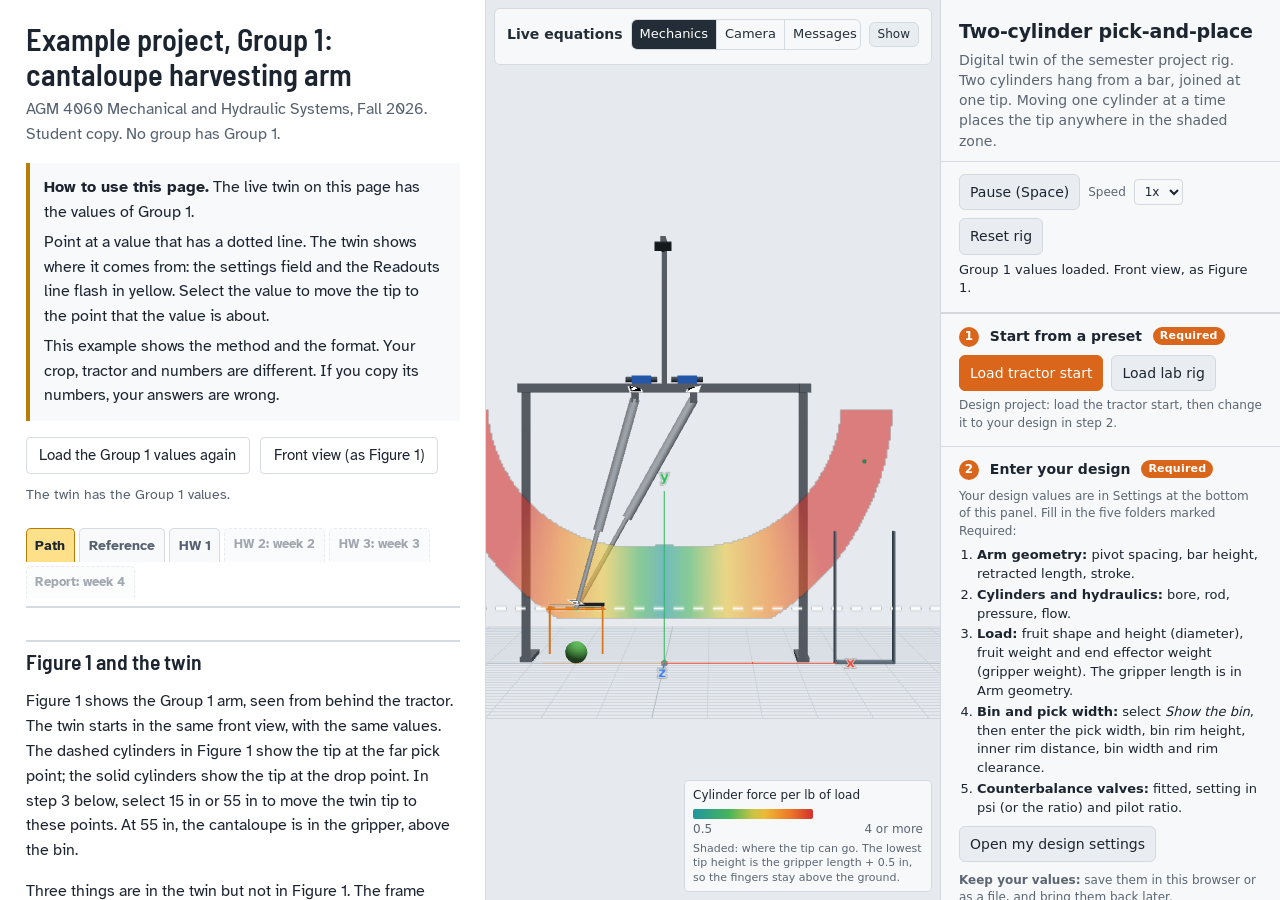
==== commit e88bb653: "Twin: save the design as a web page that reopens it; save, restore and undo" ====
--- a/examples/group1.html
+++ b/examples/group1.html
@@ -1268,7 +1268,7 @@
 </tbody></table></details></section>
   </main>
   <section class="twin" aria-label="Live digital twin">
-    <iframe id="tw" src="../twins/pick-place-twin.html?v=20261030a" title="Lab and tractor twin with the Group 1 values"></iframe>
+    <iframe id="tw" src="../twins/pick-place-twin.html?v=20261102b" title="Lab and tractor twin with the Group 1 values"></iframe>
   </section>
 </div>
 <script>
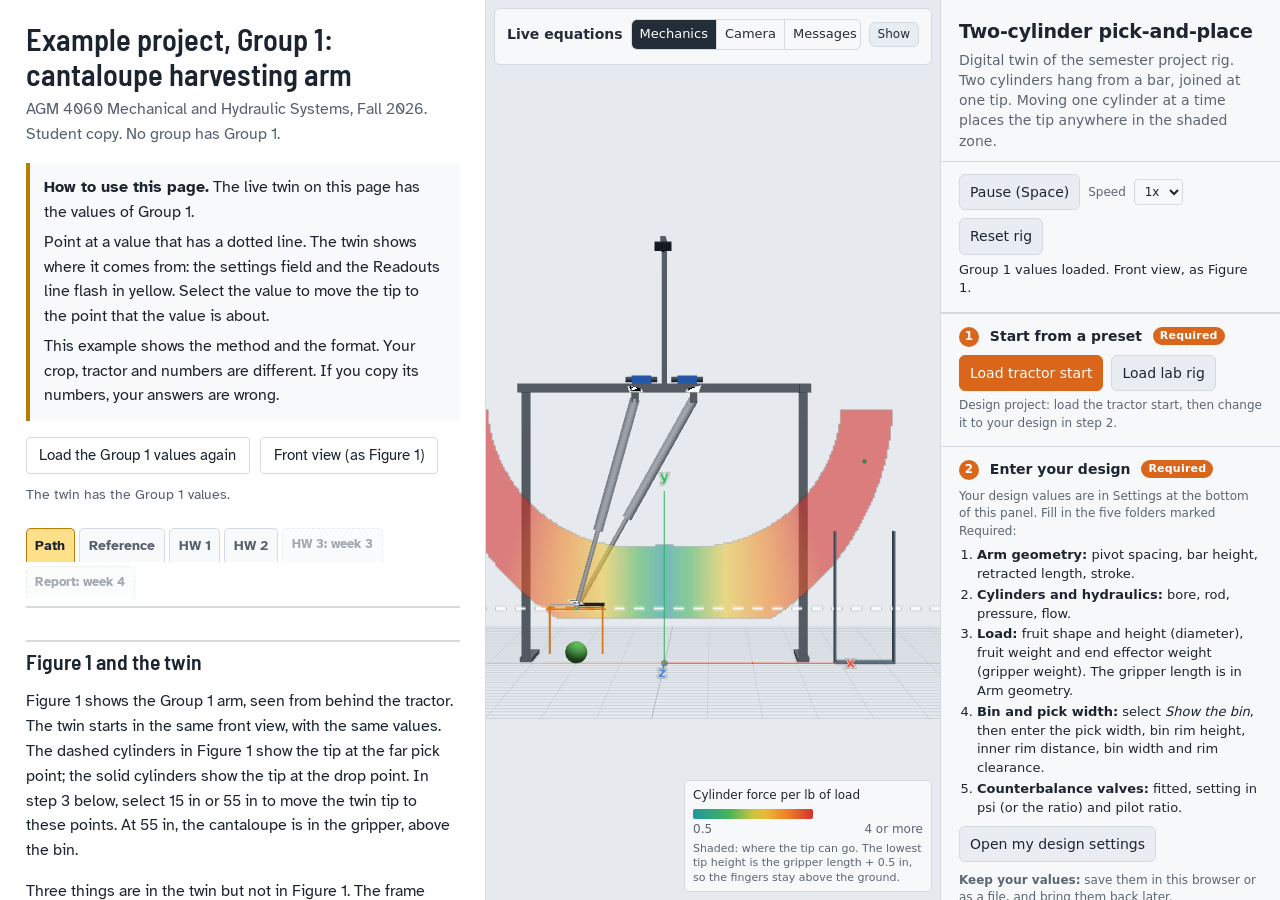
==== commit 7cc06d77: "Example: release HW 2" ====
--- a/examples/group1.html
+++ b/examples/group1.html
@@ -110,7 +110,7 @@
       <p>This example shows the method and the format. Your crop, tractor and numbers are different. If you copy its numbers, your answers are wrong.</p>
     </div>
     <div class="bar"><button type="button" id="reset">Load the Group 1 values again</button><button type="button" id="front">Front view (as Figure 1)</button><span id="status" role="status">Loading the twin...</span></div>
-<div class="tabs" role="tablist"><button type="button" role="tab" class="tab" data-tab="path" id="t-path">Path</button><button type="button" role="tab" class="tab" data-tab="ref" id="t-ref">Reference</button><button type="button" role="tab" class="tab" data-tab="hw1" id="t-hw1">HW 1</button><span class="tab later" title="Released at the start of week 2">HW 2: week 2</span><span class="tab later" title="Released at the start of week 3">HW 3: week 3</span><span class="tab later" title="Released at the start of week 4">Report: week 4</span></div>
+<div class="tabs" role="tablist"><button type="button" role="tab" class="tab" data-tab="path" id="t-path">Path</button><button type="button" role="tab" class="tab" data-tab="ref" id="t-ref">Reference</button><button type="button" role="tab" class="tab" data-tab="hw1" id="t-hw1">HW 1</button><button type="button" role="tab" class="tab" data-tab="hw2" id="t-hw2">HW 2</button><span class="tab later" title="Released at the start of week 3">HW 3: week 3</span><span class="tab later" title="Released at the start of week 4">Report: week 4</span></div>
 <section class="tabpane" role="tabpanel" id="p-path" data-tab="path"><h2 id="figure">Figure 1 and the twin</h2>
 <p>Figure 1 shows the Group 1 arm, seen from behind the tractor. The twin starts in the same front view, with the same values. The dashed cylinders in Figure 1 show the tip at the far pick point; the solid cylinders show the tip at the drop point. In step 3 below, select 15 in or 55 in to move the twin tip to these points. At 55 in, the cantaloupe is in the gripper, above the bin.</p>
 <p>Three things are in the twin but not in Figure 1. The frame holds the bar; its legs stand outside the pick width and off the arm plane, so the arm can pass them. The camera is on its mast above the bar. The shaded band shows all tip positions that the cylinders can reach; its color shows the cylinder force for each pound of load. The band stops above the ground because the fingers must stay above the ground.</p>
@@ -1266,6 +1266,138 @@
 <tr><td>Length change</td><td>No change.</td><td><button type="button" class="lk" data-tw='{&quot;readout&quot;: &quot;Length change, far pick point to drop point&quot;, &quot;tip&quot;: [-24, 15]}'>cylinder 1 +5.57 in, cylinder 2 -15.86 in</button></td></tr>
 <tr><td>Checks</td><td>After our calculations: Settings, View, selected Show answers. Cylinders and hydraulics: Bore 2, Rod 1.25, Pressure 2347, Flow setting 6.3.</td><td><button type="button" class="lk" data-tw='{&quot;readout&quot;: &quot;Counterbalance guide&quot;, &quot;answers&quot;: true, &quot;worst&quot;: true, &quot;field&quot;: &quot;Show answers: pressures and speeds&quot;}'>Counterbalance guide: 43, 133, 224 and 16 psi</button></td></tr>
 </tbody></table></details></section>
+<section class="tabpane" role="tabpanel" id="p-hw2" data-tab="hw2"><h2 id="homework-2-each-cylinder-the-cycle-time-and-option-a">Homework 2: each cylinder, the cycle time and Option A</h2>
+<p><strong>Task 1. Size each cylinder (A).</strong> Card rows 3 to 8.</p>
+<ul>
+<li>F8: <math display="inline" xmlns="http://www.w3.org/1998/Math/MathML"><semantics><mrow><mi>F</mi><mo>=</mo><mn>2</mn><mo>×</mo><mo stretchy="false" form="prefix">|</mo><mi>T</mi><mo stretchy="false" form="postfix">|</mo></mrow><annotation encoding="application/x-tex">F = 2 \times \lvert T \rvert</annotation></semantics></math>. Cylinder 1: 2 x 321.1 = <strong>642.2 lb push</strong>. Cylinder 2: 2 x 329.9 = <strong>659.8 lb pull</strong>.</li>
+<li>F9: <math display="inline" xmlns="http://www.w3.org/1998/Math/MathML"><semantics><mrow><mi>A</mi><mo>=</mo><mi>F</mi><mi>/</mi><msub><mi>p</mi><mrow><mi>a</mi><mi>l</mi><mi>l</mi><mi>o</mi><mi>w</mi></mrow></msub></mrow><annotation encoding="application/x-tex">A = F / p_{allow}</annotation></semantics></math>. Cylinder 1: 642.2 / 1,878 = <strong>0.342 in²</strong> (cap end). Cylinder 2: 659.8 / 1,878 = <strong>0.351 in²</strong> (rod end).</li>
+<li>Selected: <strong>Bailey 288411</strong> (Maxim WC welded clevis cylinder), 2 in bore, 1.25 in rod, 30 in stroke, retracted length 40.25 in, rated 3,000 psi, $345.64, 114 in stock (catalog screenshot in the appendix). The same model for both cylinders.</li>
+<li>F10: <math display="inline" xmlns="http://www.w3.org/1998/Math/MathML"><semantics><mrow><msub><mi>A</mi><mi>c</mi></msub><mo>=</mo><mi>π</mi><msup><mi>D</mi><mn>2</mn></msup><mi>/</mi><mn>4</mn></mrow><annotation encoding="application/x-tex">A_c = \pi D^2 / 4</annotation></semantics></math> = π x (2 in)² / 4 = <strong>3.142 in²</strong>. F11: <math display="inline" xmlns="http://www.w3.org/1998/Math/MathML"><semantics><mrow><msub><mi>A</mi><mi>r</mi></msub><mo>=</mo><mi>π</mi><mrow><mo stretchy="true" form="prefix">(</mo><msup><mi>D</mi><mn>2</mn></msup><mo>−</mo><msup><mi>d</mi><mn>2</mn></msup><mo stretchy="true" form="postfix">)</mo></mrow><mi>/</mi><mn>4</mn></mrow><annotation encoding="application/x-tex">A_r = \pi (D^2 - d^2) / 4</annotation></semantics></math> = π x (4 - 1.5625) in² / 4 = <strong>1.914 in²</strong>.</li>
+<li>F12: <math display="inline" xmlns="http://www.w3.org/1998/Math/MathML"><semantics><mrow><mi>p</mi><mo>=</mo><mi>F</mi><mi>/</mi><mi>A</mi></mrow><annotation encoding="application/x-tex">p = F / A</annotation></semantics></math>. Cylinder 1 (push, cap end): 642.2 / 3.142 = <button type="button" class="lk" data-tw='{&quot;readout&quot;: &quot;Cylinder 1 at the worst point&quot;, &quot;answers&quot;: true, &quot;worst&quot;: true}'><strong>204 psi</strong></button>. Cylinder 2 (pull, rod end): 659.8 / 1.914 = <button type="button" class="lk" data-tw='{&quot;readout&quot;: &quot;Cylinder 2 at the worst point&quot;, &quot;answers&quot;: true, &quot;worst&quot;: true}'><strong>345 psi</strong></button>. PASS: both are less than 1,878 psi.</li>
+<li>Row 8: <math display="inline" xmlns="http://www.w3.org/1998/Math/MathML"><semantics><mrow><msub><mi>L</mi><mrow><mi>d</mi><mi>e</mi><mi>a</mi><mi>d</mi></mrow></msub><mo>=</mo><msub><mi>L</mi><mrow><mi>m</mi><mi>i</mi><mi>n</mi></mrow></msub><mo>−</mo><mi>S</mi></mrow><annotation encoding="application/x-tex">L_{dead} = L_{min} - S</annotation></semantics></math> = 40.25 - 30 = <strong>10.25 in</strong>.</li>
+</ul>
+<p><strong>Task 2. Catalog lengths in the twin (A).</strong> We changed Retracted length from 40 to 40.25 in and entered Bore 2, Rod 1.25. All three readouts still pass (pick zone -33.1 to 33.0 in). The forces did not change: 321.1 lb and 329.9 lb.</p>
+<p><strong>Task 3. Buckling (A).</strong> Cylinder 1 pushes. F13: <math display="inline" xmlns="http://www.w3.org/1998/Math/MathML"><semantics><mrow><mi>I</mi><mo>=</mo><mi>π</mi><msup><mi>d</mi><mn>4</mn></msup><mi>/</mi><mn>64</mn></mrow><annotation encoding="application/x-tex">I = \pi d^4 / 64</annotation></semantics></math> = π x (1.25 in)⁴ / 64 = 0.1198 in⁴. <math display="inline" xmlns="http://www.w3.org/1998/Math/MathML"><semantics><mrow><mi>L</mi><mo>=</mo><msub><mi>L</mi><mrow><mi>m</mi><mi>i</mi><mi>n</mi></mrow></msub><mo>+</mo><mi>S</mi></mrow><annotation encoding="application/x-tex">L = L_{min} + S</annotation></semantics></math> = 40.25 + 30 = 70.25 in. <math display="inline" xmlns="http://www.w3.org/1998/Math/MathML"><semantics><mrow><msub><mi>P</mi><mrow><mi>c</mi><mi>r</mi></mrow></msub><mo>=</mo><msup><mi>π</mi><mn>2</mn></msup><mi>E</mi><mi>I</mi><mi>/</mi><msup><mi>L</mi><mn>2</mn></msup></mrow><annotation encoding="application/x-tex">P_{cr} = \pi^2 E I / L^2</annotation></semantics></math> = 9.870 x 29,000,000 psi x 0.1198 in⁴ / (70.25 in)² = <strong>6,948 lb</strong>. The catalog column load is 5,330 lb. PASS: 642.2 lb ≤ 5,330 lb. Cylinder 2 pushes only 38.3 lb (F = 76.6 lb): PASS.</p>
+<p><strong>Task 4. Counterbalance valves (B).</strong> Card row 10. F14: <math display="inline" xmlns="http://www.w3.org/1998/Math/MathML"><semantics><mrow><msub><mi>p</mi><mi>h</mi></msub><mo>=</mo><mo stretchy="false" form="prefix">|</mo><mi>T</mi><mo stretchy="false" form="postfix">|</mo><mi>/</mi><mi>A</mi></mrow><annotation encoding="application/x-tex">p_h = \lvert T \rvert / A</annotation></semantics></math>, then 1.3 x <math display="inline" xmlns="http://www.w3.org/1998/Math/MathML"><semantics><msub><mi>p</mi><mi>h</mi></msub><annotation encoding="application/x-tex">p_h</annotation></semantics></math>.</p>
+<table>
+<caption>Table H2-1. Holding pressures and valve settings.</caption>
+<thead>
+<tr class="header">
+<th>End</th>
+<th>Force (lb)</th>
+<th>Area (in²)</th>
+<th>p_h (psi)</th>
+<th>1.3 x p_h (psi)</th>
+</tr>
+</thead>
+<tbody>
+<tr class="odd">
+<td>Cylinder 1, cap end (push)</td>
+<td>321.1</td>
+<td>3.142</td>
+<td>102.2</td>
+<td>133</td>
+</tr>
+<tr class="even">
+<td>Cylinder 1, rod end (pull)</td>
+<td>63.2</td>
+<td>1.914</td>
+<td>33.0</td>
+<td>43</td>
+</tr>
+<tr class="odd">
+<td>Cylinder 2, rod end (pull)</td>
+<td>329.9</td>
+<td>1.914</td>
+<td>172.4</td>
+<td>224</td>
+</tr>
+<tr class="even">
+<td>Cylinder 2, cap end (push)</td>
+<td>38.3</td>
+<td>3.142</td>
+<td>12.2</td>
+<td>16</td>
+</tr>
+</tbody>
+</table>
+<p>All values are less than the lowest setting of the catalog valve (435 psi). Thus, all four valves are <button type="button" class="lk" data-tw='{&quot;readout&quot;: &quot;Counterbalance guide&quot;, &quot;answers&quot;: true, &quot;field&quot;: &quot;Setting (psi), 0 = use ratio&quot;}'><strong>set to 435 psi</strong></button>. Valve: dual counterbalance valve, 4:1 pilot ratio, cylinder mounted [sample note: a real group gives the part number]. In the twin, with Show answers, the Counterbalance guide shows 43, 133, 224 and 16 psi: the same values.</p>
+<p><strong>Task 5. Speeds, cycle time and hose flows (A).</strong> Card rows 12 to 14.</p>
+<ul>
+<li>F15: <math display="inline" xmlns="http://www.w3.org/1998/Math/MathML"><semantics><mi>Q</mi><annotation encoding="application/x-tex">Q</annotation></semantics></math> = 6.3 gal/min x 231 in³/gal / 60 s/min = <strong>24.26 in³/s</strong>.</li>
+<li>F16: <math display="inline" xmlns="http://www.w3.org/1998/Math/MathML"><semantics><mrow><msub><mi>v</mi><mrow><mi>e</mi><mi>x</mi><mi>t</mi></mrow></msub><mo>=</mo><mi>Q</mi><mi>/</mi><msub><mi>A</mi><mi>c</mi></msub></mrow><annotation encoding="application/x-tex">v_{ext} = Q / A_c</annotation></semantics></math> = 24.26 / 3.142 = <button type="button" class="lk" data-tw='{&quot;readout&quot;: &quot;Calculated speed&quot;, &quot;answers&quot;: true}'><strong>7.72 in/s</strong></button>. <math display="inline" xmlns="http://www.w3.org/1998/Math/MathML"><semantics><mrow><msub><mi>v</mi><mrow><mi>r</mi><mi>e</mi><mi>t</mi></mrow></msub><mo>=</mo><mi>Q</mi><mi>/</mi><msub><mi>A</mi><mi>r</mi></msub></mrow><annotation encoding="application/x-tex">v_{ret} = Q / A_r</annotation></semantics></math> = 24.26 / 1.914 = <button type="button" class="lk" data-tw='{&quot;readout&quot;: &quot;Calculated speed&quot;, &quot;answers&quot;: true}'><strong>12.67 in/s</strong></button>.</li>
+<li>F17: cylinder 1: 5.57 / 7.72 + 5.57 / 12.67 = 0.72 + 0.44 = <strong>1.16 s</strong>. Cylinder 2: 15.86 / 7.72 + 15.86 / 12.67 = 2.05 + 1.25 = <strong>3.30 s</strong>.</li>
+<li>F18: <math display="inline" xmlns="http://www.w3.org/1998/Math/MathML"><semantics><msub><mi>t</mi><mrow><mi>c</mi><mi>y</mi><mi>c</mi><mi>l</mi><mi>e</mi></mrow></msub><annotation encoding="application/x-tex">t_{cycle}</annotation></semantics></math> = 1.16 + 3.30 + 2 = <strong>6.46 s</strong>. PASS: 6.46 s ≤ 8 s.</li>
+<li>F19: <math display="inline" xmlns="http://www.w3.org/1998/Math/MathML"><semantics><mrow><msub><mi>Q</mi><mrow><mi>c</mi><mi>a</mi><mi>p</mi></mrow></msub><mo>=</mo><mi>Q</mi><msub><mi>A</mi><mi>c</mi></msub><mi>/</mi><msub><mi>A</mi><mi>r</mi></msub></mrow><annotation encoding="application/x-tex">Q_{cap} = Q A_c / A_r</annotation></semantics></math> = 24.26 x 3.142 / 1.914 = <strong>39.8 in³/s</strong> (Option A).</li>
+<li>Harvest speed: one fruit per plant, plants 2 ft apart: 2 ft / 6.46 s = <strong>0.31 ft/s</strong> (approximately 0.2 mph).</li>
+</ul>
+<p><strong>Task 6. Hand check (A).</strong> F20 at the worst point (54.5, 55.0), with s = 16 in and H = 72 in:</p>
+<ul>
+<li><math display="inline" xmlns="http://www.w3.org/1998/Math/MathML"><semantics><mrow><mi>Δ</mi><msub><mi>x</mi><mn>1</mn></msub></mrow><annotation encoding="application/x-tex">\Delta x_1</annotation></semantics></math> = -8 - 54.5 = -62.5 in; <math display="inline" xmlns="http://www.w3.org/1998/Math/MathML"><semantics><mrow><mi>Δ</mi><msub><mi>x</mi><mn>2</mn></msub></mrow><annotation encoding="application/x-tex">\Delta x_2</annotation></semantics></math> = 8 - 54.5 = -46.5 in; <math display="inline" xmlns="http://www.w3.org/1998/Math/MathML"><semantics><mrow><mi>Δ</mi><mi>y</mi></mrow><annotation encoding="application/x-tex">\Delta y</annotation></semantics></math> = 72 - 55 = 17 in.</li>
+<li><math display="inline" xmlns="http://www.w3.org/1998/Math/MathML"><semantics><mrow><msub><mi>L</mi><mn>1</mn></msub><mo>=</mo><msqrt><mrow><msup><mn>62.5</mn><mn>2</mn></msup><mo>+</mo><msup><mn>17</mn><mn>2</mn></msup></mrow></msqrt></mrow><annotation encoding="application/x-tex">L_1 = \sqrt{62.5^2 + 17^2}</annotation></semantics></math> = 64.77 in; <math display="inline" xmlns="http://www.w3.org/1998/Math/MathML"><semantics><mrow><msub><mi>L</mi><mn>2</mn></msub><mo>=</mo><msqrt><mrow><msup><mn>46.5</mn><mn>2</mn></msup><mo>+</mo><msup><mn>17</mn><mn>2</mn></msup></mrow></msqrt></mrow><annotation encoding="application/x-tex">L_2 = \sqrt{46.5^2 + 17^2}</annotation></semantics></math> = 49.51 in.</li>
+<li>Ratios: <math display="inline" xmlns="http://www.w3.org/1998/Math/MathML"><semantics><mrow><mi>Δ</mi><msub><mi>x</mi><mn>1</mn></msub><mi>/</mi><msub><mi>L</mi><mn>1</mn></msub></mrow><annotation encoding="application/x-tex">\Delta x_1 / L_1</annotation></semantics></math> = -0.9650, <math display="inline" xmlns="http://www.w3.org/1998/Math/MathML"><semantics><mrow><mi>Δ</mi><mi>y</mi><mi>/</mi><msub><mi>L</mi><mn>1</mn></msub></mrow><annotation encoding="application/x-tex">\Delta y / L_1</annotation></semantics></math> = 0.2625, <math display="inline" xmlns="http://www.w3.org/1998/Math/MathML"><semantics><mrow><mi>Δ</mi><msub><mi>x</mi><mn>2</mn></msub><mi>/</mi><msub><mi>L</mi><mn>2</mn></msub></mrow><annotation encoding="application/x-tex">\Delta x_2 / L_2</annotation></semantics></math> = -0.9392, <math display="inline" xmlns="http://www.w3.org/1998/Math/MathML"><semantics><mrow><mi>Δ</mi><mi>y</mi><mi>/</mi><msub><mi>L</mi><mn>2</mn></msub></mrow><annotation encoding="application/x-tex">\Delta y / L_2</annotation></semantics></math> = 0.3434.</li>
+<li><math display="inline" xmlns="http://www.w3.org/1998/Math/MathML"><semantics><msub><mi>T</mi><mn>2</mn></msub><annotation encoding="application/x-tex">T_2</annotation></semantics></math> = 29 / (0.3434 - (-0.9392)(0.2625) / (-0.9650)) = 29 / (0.3434 - 0.2555) = 29 / 0.0879 = <button type="button" class="lk" data-tw='{&quot;readout&quot;: &quot;Cylinder 2 at the worst point&quot;, &quot;worst&quot;: true}'><strong>329.9 lb</strong></button> (pull).</li>
+<li><math display="inline" xmlns="http://www.w3.org/1998/Math/MathML"><semantics><msub><mi>T</mi><mn>1</mn></msub><annotation encoding="application/x-tex">T_1</annotation></semantics></math> = -329.9 x (-0.9392) / (-0.9650) = <button type="button" class="lk" data-tw='{&quot;readout&quot;: &quot;Cylinder 1 at the worst point&quot;, &quot;worst&quot;: true}'><strong>-321.1 lb</strong></button> (push).</li>
+</ul>
+<p>The hand check agrees with the twin (card row 1) to 0.1 lb.</p>
+<p><strong>Task 7. Option A circuit (B).</strong> Two branches, one for each cylinder. Each branch has its own tractor SCV, shown in FluidSIM as a 4/3 lever valve with a closed center (ports A and B blocked), because most tractor SCVs block A and B in neutral. Each cylinder has a dual counterbalance valve at its ports.</p>
+<table>
+<caption>Table H2-2. FluidSIM settings for Option A, in US customary units.</caption>
+<thead>
+<tr class="header">
+<th>Component</th>
+<th>Setting</th>
+</tr>
+</thead>
+<tbody>
+<tr class="odd">
+<td>Pump flow rate</td>
+<td>6.3 gpm</td>
+</tr>
+<tr class="even">
+<td>Relief valve</td>
+<td>2,347 psi</td>
+</tr>
+<tr class="odd">
+<td>Cylinders</td>
+<td>2 in bore, 1.25 in rod, 30 in stroke</td>
+</tr>
+<tr class="even">
+<td>Cylinder 1 load</td>
+<td>642.2 lbf push (design force F)</td>
+</tr>
+<tr class="odd">
+<td>Cylinder 2 load</td>
+<td>659.8 lbf pull (design force F)</td>
+</tr>
+<tr class="even">
+<td>Counterbalance valves</td>
+<td>dual, 435 psi on each port, 4:1</td>
+</tr>
+</tbody>
+</table>
+<p>Expected results: full stroke on both cylinders, maximum pressure approximately 345 psi (rod end of cylinder 2, plus the counterbalance back pressure while it lowers), and no movement with the valves centered. With the closed center, pressure can stay trapped in the pilot lines after a move. If it is high enough, it can hold a counterbalance valve partly open, and the load can creep. The holding test in FluidSIM checks this. [Sample note: the FluidSIM circuit and its position and pressure plots go here.]</p>
+<p><strong>Task 8. What if the flow rate is 20% less?</strong> F15: <math display="inline" xmlns="http://www.w3.org/1998/Math/MathML"><semantics><mi>Q</mi><annotation encoding="application/x-tex">Q</annotation></semantics></math> = 0.8 x 24.26 = 19.41 in³/s. F16: 19.41 / 3.142 = 6.18 in/s; 19.41 / 1.914 = 10.14 in/s. F17: cylinder 1: 5.57 / 6.18 + 5.57 / 10.14 = 1.45 s; cylinder 2: 15.86 / 6.18 + 15.86 / 10.14 = 4.13 s. F18: 1.45 + 4.13 + 2 = <strong>7.58 s</strong>. It still passes, but with only 0.42 s of margin.</p>
+<p><strong>Problems and decisions.</strong> The stocked sizes set the bore, not the pressure: 345 psi is only 18% of the limit. The counterbalance setting (435 psi) is the catalog minimum, not 1.3 x p_h.</p>
+
+<details open><summary>The full Cylinder card</summary><h2 id="cyl">Cylinder card</h2>
+<table class="calc card"><caption>Table V1. Group 1 Cylinder card</caption><thead><tr><th>Row</th><th>What to do</th><th>Cylinder 1</th><th>Cylinder 2</th></tr></thead><tbody>
+<tr><td>1</td><td>Largest force in the work path (twin)</td><td><button type="button" class="lk" data-tw='{&quot;readout&quot;: &quot;Cylinder 1 in the work path&quot;, &quot;worst&quot;: true}'>T_1 = 321.1 lb, push</button></td><td><button type="button" class="lk" data-tw='{&quot;readout&quot;: &quot;Cylinder 2 in the work path&quot;, &quot;worst&quot;: true}'>T_2 = 329.9 lb, pull</button></td></tr>
+<tr><td>2</td><td>End that holds the load</td><td><button type="button" class="lk" data-tw='{&quot;readout&quot;: &quot;Cylinder 1 in the work path&quot;}'>both ends: cap end (push), rod end (pull)</button></td><td><button type="button" class="lk" data-tw='{&quot;readout&quot;: &quot;Cylinder 2 in the work path&quot;}'>both ends: rod end (pull), cap end (push)</button></td></tr>
+<tr><td>3</td><td>F8: F = 2 |T|</td><td>2 x 321.1 lb = 642.2 lb</td><td>2 x 329.9 lb = 659.8 lb</td></tr>
+<tr><td>4</td><td>F9: A = F / p_allow</td><td>642.2 lb / 1,878 psi = 0.342 in&sup2;</td><td>659.8 lb / 1,878 psi = 0.351 in&sup2;</td></tr>
+<tr><td>5</td><td>Selected cylinder</td><td><button type="button" class="lk" data-tw='{&quot;field&quot;: &quot;Bore (in)&quot;}'>Bailey 288411: D = 2 in, d = 1.25 in</button></td><td>same</td></tr>
+<tr><td>6</td><td>F10, F11: areas</td><td><button type="button" class="lk" data-tw='{&quot;field&quot;: &quot;Rod (in)&quot;}'>A_c = &pi; (2 in)&sup2; / 4 = 3.142 in&sup2;; A_r = &pi; (4 - 1.5625) in&sup2; / 4 = 1.914 in&sup2;</button></td><td>same</td></tr>
+<tr><td>7</td><td>F12: p = F / A</td><td><button type="button" class="lk" data-tw='{&quot;readout&quot;: &quot;Cylinder 1 at the worst point&quot;, &quot;answers&quot;: true, &quot;worst&quot;: true}'>642.2 lb / 3.142 in&sup2; = 204 psi. PASS</button></td><td><button type="button" class="lk" data-tw='{&quot;readout&quot;: &quot;Cylinder 2 at the worst point&quot;, &quot;answers&quot;: true, &quot;worst&quot;: true}'>659.8 lb / 1.914 in&sup2; = 345 psi. PASS</button></td></tr>
+<tr><td>8</td><td>S, L_min, L_dead</td><td><button type="button" class="lk" data-tw='{&quot;field&quot;: &quot;Retracted length&quot;}'>30 in, 40.25 in, 10.25 in</button></td><td>same</td></tr>
+<tr><td>9</td><td>F13: buckling</td><td>P_cr = 6,948 lb; catalog 5,330 lb. PASS: 642.2 lb &le; 5,330 lb</td><td>F = 76.6 lb. PASS</td></tr>
+<tr><td>10</td><td>F14: counterbalance valves</td><td><button type="button" class="lk" data-tw='{&quot;readout&quot;: &quot;Counterbalance guide&quot;, &quot;answers&quot;: true}'>cap 102.2 psi x 1.3 = 133 psi; rod 33.0 psi x 1.3 = 43 psi; set 435 psi</button></td><td><button type="button" class="lk" data-tw='{&quot;readout&quot;: &quot;Counterbalance guide&quot;, &quot;answers&quot;: true}'>rod 172.4 psi x 1.3 = 224 psi; cap 12.2 psi x 1.3 = 16 psi; set 435 psi</button></td></tr>
+<tr><td>11</td><td>&Delta;L, far pick point to drop point (twin)</td><td><button type="button" class="lk" data-tw='{&quot;readout&quot;: &quot;Length change, far pick point to drop point&quot;, &quot;tip&quot;: [-24, 15]}'>+5.57 in (extends)</button></td><td><button type="button" class="lk" data-tw='{&quot;readout&quot;: &quot;Length change, far pick point to drop point&quot;, &quot;tip&quot;: [54.5, 55]}'>-15.86 in (retracts)</button></td></tr>
+<tr><td>12</td><td>F15, F16: speeds</td><td><button type="button" class="lk" data-tw='{&quot;readout&quot;: &quot;Calculated speed&quot;, &quot;answers&quot;: true, &quot;field&quot;: &quot;Flow setting (gpm)&quot;}'>Q = 6.3 gal/min x 231 in&sup3;/gal / 60 s/min = 24.26 in&sup3;/s; v_ext = 7.72 in/s; v_ret = 12.67 in/s</button></td><td>same</td></tr>
+<tr><td>13</td><td>F17: t = &Delta;L / v_ext + &Delta;L / v_ret</td><td>0.72 s + 0.44 s = 1.16 s</td><td>2.05 s + 1.25 s = 3.30 s</td></tr>
+<tr><td>14</td><td>F19: Q_cap = Q A_c / A_r</td><td>39.8 in&sup3;/s (Option A); 46.8 in&sup3;/s (Option B)</td><td>same</td></tr>
+</tbody></table>
+<p class="result">Cycle time (F18): 1.16 s + 3.30 s + 2 s = 6.46 s. PASS: 6.46 s &le; 8 s.</p></details></section>
   </main>
   <section class="twin" aria-label="Live digital twin">
     <iframe id="tw" src="../twins/pick-place-twin.html?v=20261102b" title="Lab and tractor twin with the Group 1 values"></iframe>
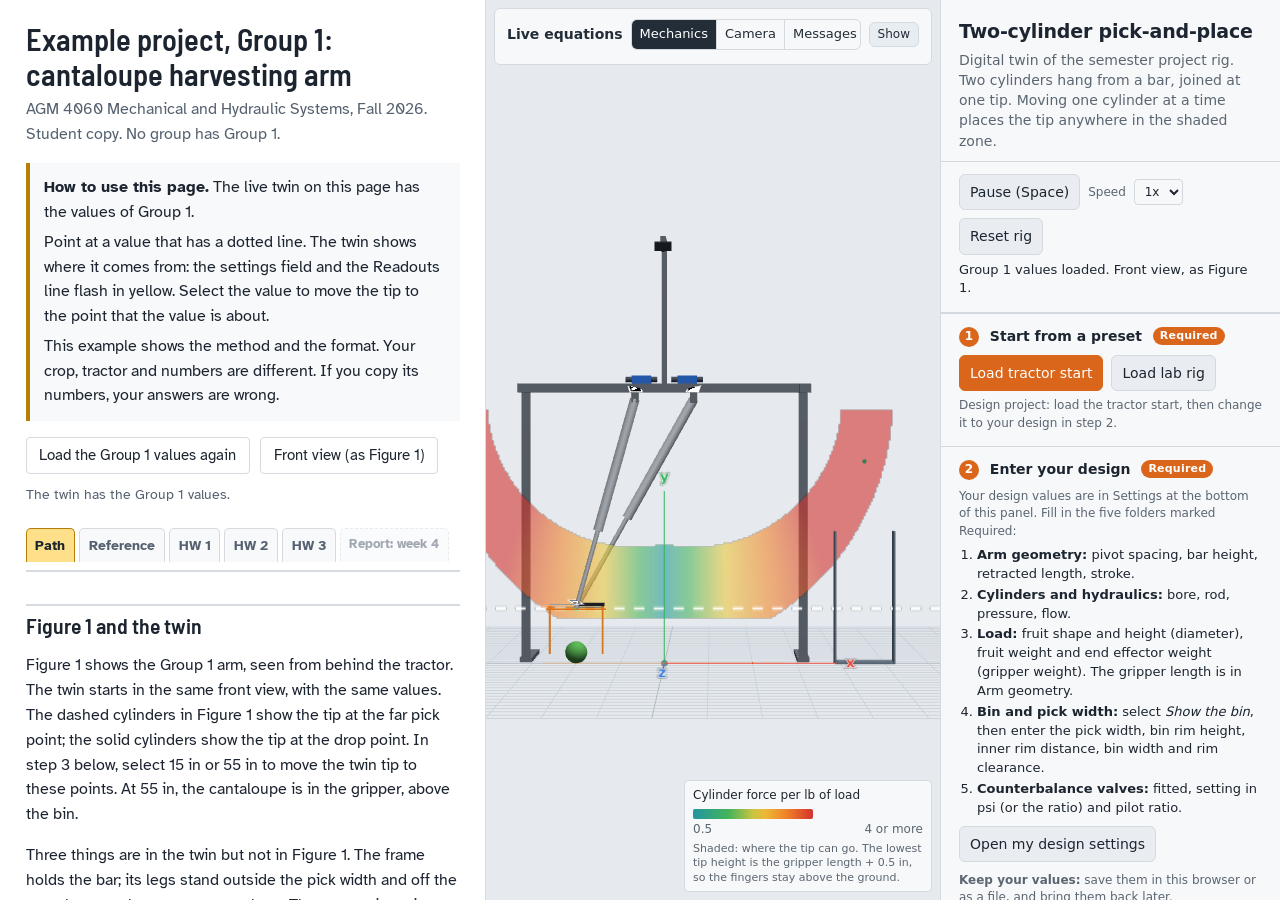
==== commit 8349732a: "Example: release HW 3" ====
--- a/examples/group1.html
+++ b/examples/group1.html
@@ -110,7 +110,7 @@
       <p>This example shows the method and the format. Your crop, tractor and numbers are different. If you copy its numbers, your answers are wrong.</p>
     </div>
     <div class="bar"><button type="button" id="reset">Load the Group 1 values again</button><button type="button" id="front">Front view (as Figure 1)</button><span id="status" role="status">Loading the twin...</span></div>
-<div class="tabs" role="tablist"><button type="button" role="tab" class="tab" data-tab="path" id="t-path">Path</button><button type="button" role="tab" class="tab" data-tab="ref" id="t-ref">Reference</button><button type="button" role="tab" class="tab" data-tab="hw1" id="t-hw1">HW 1</button><button type="button" role="tab" class="tab" data-tab="hw2" id="t-hw2">HW 2</button><span class="tab later" title="Released at the start of week 3">HW 3: week 3</span><span class="tab later" title="Released at the start of week 4">Report: week 4</span></div>
+<div class="tabs" role="tablist"><button type="button" role="tab" class="tab" data-tab="path" id="t-path">Path</button><button type="button" role="tab" class="tab" data-tab="ref" id="t-ref">Reference</button><button type="button" role="tab" class="tab" data-tab="hw1" id="t-hw1">HW 1</button><button type="button" role="tab" class="tab" data-tab="hw2" id="t-hw2">HW 2</button><button type="button" role="tab" class="tab" data-tab="hw3" id="t-hw3">HW 3</button><span class="tab later" title="Released at the start of week 4">Report: week 4</span></div>
 <section class="tabpane" role="tabpanel" id="p-path" data-tab="path"><h2 id="figure">Figure 1 and the twin</h2>
 <p>Figure 1 shows the Group 1 arm, seen from behind the tractor. The twin starts in the same front view, with the same values. The dashed cylinders in Figure 1 show the tip at the far pick point; the solid cylinders show the tip at the drop point. In step 3 below, select 15 in or 55 in to move the twin tip to these points. At 55 in, the cantaloupe is in the gripper, above the bin.</p>
 <p>Three things are in the twin but not in Figure 1. The frame holds the bar; its legs stand outside the pick width and off the arm plane, so the arm can pass them. The camera is on its mast above the bar. The shaded band shows all tip positions that the cylinders can reach; its color shows the cylinder force for each pound of load. The band stops above the ground because the fingers must stay above the ground.</p>
@@ -1398,6 +1398,359 @@
 <tr><td>14</td><td>F19: Q_cap = Q A_c / A_r</td><td>39.8 in&sup3;/s (Option A); 46.8 in&sup3;/s (Option B)</td><td>same</td></tr>
 </tbody></table>
 <p class="result">Cycle time (F18): 1.16 s + 3.30 s + 2 s = 6.46 s. PASS: 6.46 s &le; 8 s.</p></details></section>
+<section class="tabpane" role="tabpanel" id="p-hw3" data-tab="hw3"><h2 id="homework-3-option-b-hoses-tractor-checks-and-parts">Homework 3: Option B, hoses, tractor checks and parts</h2>
+<p>N = 540 rev/min, <math display="inline" xmlns="http://www.w3.org/1998/Math/MathML"><semantics><msub><mi>η</mi><mi>v</mi></msub><annotation encoding="application/x-tex">\eta_v</annotation></semantics></math> = 0.95, <math display="inline" xmlns="http://www.w3.org/1998/Math/MathML"><semantics><msub><mi>η</mi><mi>o</mi></msub><annotation encoding="application/x-tex">\eta_o</annotation></semantics></math> = 0.85.</p>
+<p><strong>Task 1. Flow rate (C).</strong> Supply card rows 1 to 3.</p>
+<ul>
+<li>F21: <math display="inline" xmlns="http://www.w3.org/1998/Math/MathML"><semantics><mi>V</mi><annotation encoding="application/x-tex">V</annotation></semantics></math> = (5.57 + 15.86) in x (3.142 + 1.914) in² = 21.43 x 5.056 = <strong>108.4 in³</strong>.</li>
+<li>F22: <math display="inline" xmlns="http://www.w3.org/1998/Math/MathML"><semantics><msub><mi>Q</mi><mrow><mi>m</mi><mi>i</mi><mi>n</mi></mrow></msub><annotation encoding="application/x-tex">Q_{min}</annotation></semantics></math> = 108.4 in³ / (8 s - 2 s) = <strong>18.07 in³/s</strong>; x 60 / 231 = <strong>4.69 gpm</strong>.</li>
+<li>Option A: SCV flow rate 6.3 gpm. PASS: 6.3 ≥ 4.69 gpm.</li>
+</ul>
+<p><strong>Task 2. Pump (C).</strong> F23: 18.07 in³/s x 60 s/min = 1,084 in³/min. <math display="inline" xmlns="http://www.w3.org/1998/Math/MathML"><semantics><msub><mi>D</mi><mi>p</mi></msub><annotation encoding="application/x-tex">D_p</annotation></semantics></math> = 1,084 / (540 x 0.95) = <strong>2.11 in³/rev</strong>. Selected: <strong>Bailey 253558</strong> (Chief GP-PTO), 3.41 in³/rev, $655.26, 11 in stock. F24: <math display="inline" xmlns="http://www.w3.org/1998/Math/MathML"><semantics><mi>Q</mi><annotation encoding="application/x-tex">Q</annotation></semantics></math> = 3.41 x 540 x 0.95 = 1,749 in³/min = 7.57 gpm. The catalog rates it 7.4 gpm; we use 7.4 gpm = <strong>28.49 in³/s</strong>.</p>
+<p><strong>Task 3. Relief valve, power and torque (C).</strong> Relief valve setting <strong>1,000 psi</strong>: more than the 345 psi working pressure plus the counterbalance pilot pressures, and less than the pump maximum (2,250 psi). F25: <math display="inline" xmlns="http://www.w3.org/1998/Math/MathML"><semantics><msub><mi>P</mi><mrow><mi>i</mi><mi>n</mi></mrow></msub><annotation encoding="application/x-tex">P_{in}</annotation></semantics></math> = 1,000 x 28.49 / 0.85 = 33,520 in-lbf/s; / 6,600 = <strong>5.08 hp</strong>. PASS: 5.08 hp &lt; 27.7 hp. F26: <math display="inline" xmlns="http://www.w3.org/1998/Math/MathML"><semantics><mi>ω</mi><annotation encoding="application/x-tex">\omega</annotation></semantics></math> = 2π x (540 / 60) = 56.55 rad/s; <math display="inline" xmlns="http://www.w3.org/1998/Math/MathML"><semantics><mi>τ</mi><annotation encoding="application/x-tex">\tau</annotation></semantics></math> = 33,520 / 56.55 = <strong>593 in-lbf</strong>.</p>
+<p><strong>Task 4. Reservoir and filter (C).</strong> F27: 1 to 3 x 7.4 gpm = 7.4 to 22 gal; selected <strong>10 gal</strong>. Filter: 10 micron, rated for <strong>15 gpm</strong>, because the largest return flow is <math display="inline" xmlns="http://www.w3.org/1998/Math/MathML"><semantics><msub><mi>Q</mi><mrow><mi>c</mi><mi>a</mi><mi>p</mi></mrow></msub><annotation encoding="application/x-tex">Q_{cap}</annotation></semantics></math> = 28.49 x 3.142 / 1.914 = 46.8 in³/s = 12.1 gpm.</p>
+<p><strong>Task 5. Directional control valve (B).</strong> A 2-spool monoblock, 4-way, 3-position, spring centered, open center with ports A and B to the tank in the center (motor spool), rated for at least 7.4 gpm and 1,000 psi, with a built-in relief valve set to 1,000 psi [sample note: a real group gives the part number and the spool symbol].</p>
+<p><strong>Task 6. Hoses (B).</strong> F28: <math display="inline" xmlns="http://www.w3.org/1998/Math/MathML"><semantics><mrow><msub><mi>d</mi><mrow><mi>h</mi><mi>o</mi><mi>s</mi><mi>e</mi></mrow></msub><mo>=</mo><msqrt><mrow><mn>4</mn><mi>Q</mi><mi>/</mi><mrow><mo stretchy="true" form="prefix">(</mo><mi>π</mi><msub><mi>v</mi><mrow><mi>m</mi><mi>a</mi><mi>x</mi></mrow></msub><mo stretchy="true" form="postfix">)</mo></mrow></mrow></msqrt></mrow><annotation encoding="application/x-tex">d_{hose} = \sqrt{4 Q / (\pi v_{max})}</annotation></semantics></math>, sized for the larger Option B flow, so that the same hoses fit Option A.</p>
+<table>
+<caption>Table H3-1. Hose table.</caption>
+<colgroup>
+<col style="width: 42%" />
+<col style="width: 11%" />
+<col style="width: 11%" />
+<col style="width: 11%" />
+<col style="width: 11%" />
+<col style="width: 11%" />
+</colgroup>
+<thead>
+<tr class="header">
+<th>Line</th>
+<th>Q (in³/s)</th>
+<th>v_max (in/s)</th>
+<th>d_hose (in)</th>
+<th>Dash size</th>
+<th>Pressure rating</th>
+</tr>
+</thead>
+<tbody>
+<tr class="odd">
+<td>Pressure line</td>
+<td>28.49</td>
+<td>180</td>
+<td>√(4 x 28.49 / (π x 180)) = 0.449</td>
+<td>-8 (0.50 in)</td>
+<td>at least 2,347 psi</td>
+</tr>
+<tr class="even">
+<td>Cap-end hoses (2)</td>
+<td>46.8</td>
+<td>180</td>
+<td>√(4 x 46.8 / (π x 180)) = 0.575</td>
+<td>-10 (0.625 in)</td>
+<td>at least 2,347 psi</td>
+</tr>
+<tr class="odd">
+<td>Rod-end hoses (2)</td>
+<td>28.49</td>
+<td>180</td>
+<td>0.449</td>
+<td>-8 (0.50 in)</td>
+<td>at least 2,347 psi</td>
+</tr>
+<tr class="even">
+<td>Return line</td>
+<td>46.8</td>
+<td>120</td>
+<td>√(4 x 46.8 / (π x 120)) = 0.705</td>
+<td>-12 (0.75 in)</td>
+<td>at least 2,347 psi</td>
+</tr>
+<tr class="odd">
+<td>Suction line</td>
+<td>28.49</td>
+<td>48</td>
+<td>√(4 x 28.49 / (π x 48)) = 0.869</td>
+<td>-16 (1.00 in)</td>
+<td>-</td>
+</tr>
+</tbody>
+</table>
+<p><strong>Task 7. Option B circuit (B).</strong> The branches are the same as Option A. The pump (7.4 gpm), the relief valve (1,000 psi) and the 2-spool open-center valve with A and B to the tank are on the implement. [Sample note: the FluidSIM circuit and its plots go here.]</p>
+<p><strong>Task 8. Tractor checks (C).</strong></p>
+<table>
+<caption>Table H3-2. Implement weight with a full bin.</caption>
+<thead>
+<tr class="header">
+<th>Item</th>
+<th>Option A (lb)</th>
+<th>Option B (lb)</th>
+</tr>
+</thead>
+<tbody>
+<tr class="odd">
+<td>Frame, posts and bar (estimate)</td>
+<td>220</td>
+<td>220</td>
+</tr>
+<tr class="even">
+<td>Two cylinders (catalog)</td>
+<td>64</td>
+<td>64</td>
+</tr>
+<tr class="odd">
+<td>End effector and fruit</td>
+<td>29</td>
+<td>29</td>
+</tr>
+<tr class="even">
+<td>Bin, full (15 lb bin, 20 fruit)</td>
+<td>95</td>
+<td>95</td>
+</tr>
+<tr class="odd">
+<td>Hoses, valves, fittings (estimate)</td>
+<td>20</td>
+<td>30</td>
+</tr>
+<tr class="even">
+<td>Pump, reservoir with oil, filter (estimate)</td>
+<td>0</td>
+<td>130</td>
+</tr>
+<tr class="odd">
+<td><strong>Total, W_i</strong></td>
+<td><strong>428</strong></td>
+<td><strong>568</strong></td>
+</tr>
+</tbody>
+</table>
+<ul>
+<li>F29 (hitch): capacity 1,433 lb x 24 in = 34,392 in-lb. Center of gravity 24 in behind the lift points (estimate). Option A: 428 x 24 = 10,272 in-lb = <strong>30%</strong> of the capacity. Option B: 568 x 24 = 13,632 in-lb = <strong>40%</strong>. PASS.</li>
+<li>F30 (front axle): with no implement, 0.40 x 2,734 = 1,093.6 lb. a = 20 + 24 = 44 in. Option A: 428 x 44 / 63.3 = 297.5 lb removed; 1,093.6 - 297.5 = 796.1 lb = <strong>29%</strong> of the weight. Option B: 568 x 44 / 63.3 = 394.8 lb removed; 698.8 lb = <strong>26%</strong>. PASS: both are more than 20%. No ballast is necessary.</li>
+<li>F31 (side): full bin 95 lb x 54.5 in = 5,178 in-lb. The tractor resists 2,734 lb x 44 in / 2 = 60,148 in-lb. The bin uses <strong>9%</strong>. PASS.</li>
+</ul>
+<p><strong>Task 9. Parts list (A).</strong></p>
+<table>
+<caption>Table H3-3. Option A parts.</caption>
+<colgroup>
+<col style="width: 31%" />
+<col style="width: 20%" />
+<col style="width: 8%" />
+<col style="width: 20%" />
+<col style="width: 20%" />
+</colgroup>
+<thead>
+<tr class="header">
+<th>Part</th>
+<th>Part number</th>
+<th>Quantity</th>
+<th>Unit price</th>
+<th>Stock</th>
+</tr>
+</thead>
+<tbody>
+<tr class="odd">
+<td>Cylinder, 2 in x 30 in x 1.25 in</td>
+<td>Bailey 288411</td>
+<td>2</td>
+<td>$345.64</td>
+<td>114 in stock</td>
+</tr>
+<tr class="even">
+<td>Dual counterbalance valve, 4:1, cylinder mounted</td>
+<td>To select</td>
+<td>2</td>
+<td>Quote necessary</td>
+<td>To check</td>
+</tr>
+<tr class="odd">
+<td>Rear SCV kit, L3301</td>
+<td>Kubota dealer</td>
+<td>1</td>
+<td>Quote necessary</td>
+<td>Dealer</td>
+</tr>
+<tr class="even">
+<td>Hoses: 2 x -10 (cap ends), 2 x -8 (rod ends), with couplers</td>
+<td>To select</td>
+<td>4</td>
+<td>$60 (estimate)</td>
+<td>Common</td>
+</tr>
+</tbody>
+</table>
+<table>
+<caption>Table H3-4. Option B parts, in addition to the cylinders, valves and cylinder hoses.</caption>
+<colgroup>
+<col style="width: 31%" />
+<col style="width: 20%" />
+<col style="width: 8%" />
+<col style="width: 20%" />
+<col style="width: 20%" />
+</colgroup>
+<thead>
+<tr class="header">
+<th>Part</th>
+<th>Part number</th>
+<th>Quantity</th>
+<th>Unit price</th>
+<th>Stock</th>
+</tr>
+</thead>
+<tbody>
+<tr class="odd">
+<td>PTO pump, 7.4 gpm at 540 rev/min</td>
+<td>Bailey 253558</td>
+<td>1</td>
+<td>$655.26</td>
+<td>11 in stock</td>
+</tr>
+<tr class="even">
+<td>2-spool directional control valve with relief valve</td>
+<td>To select</td>
+<td>1</td>
+<td>Quote necessary</td>
+<td></td>
+</tr>
+<tr class="odd">
+<td>Reservoir 10 gal, filter 15 gpm, torque arm (estimate)</td>
+<td>Different</td>
+<td>1 set</td>
+<td>$310</td>
+<td>Common</td>
+</tr>
+<tr class="even">
+<td>Hoses: -8 pressure, -12 return, -16 suction</td>
+<td>To select</td>
+<td>3</td>
+<td>$60 (estimate)</td>
+<td>Common</td>
+</tr>
+</tbody>
+</table>
+<p><strong>Task 10. Failure table (all).</strong></p>
+<table>
+<caption>Table H3-5. What could go wrong.</caption>
+<colgroup>
+<col style="width: 25%" />
+<col style="width: 25%" />
+<col style="width: 25%" />
+<col style="width: 25%" />
+</colgroup>
+<thead>
+<tr class="header">
+<th>Failure</th>
+<th>What happens</th>
+<th>Protection</th>
+<th>What to check</th>
+</tr>
+</thead>
+<tbody>
+<tr class="odd">
+<td>Hose break</td>
+<td>The load would fall</td>
+<td>Dual counterbalance valves on the cylinder ports</td>
+<td>The valves are mounted directly on the cylinders</td>
+</tr>
+<tr class="even">
+<td>Engine stall</td>
+<td>No pump flow</td>
+<td>The counterbalance valves hold the load</td>
+<td>Holding test in FluidSIM</td>
+</tr>
+<tr class="odd">
+<td>Valve stuck open</td>
+<td>A cylinder moves to the end of its stroke; the pressure rises</td>
+<td>The relief valve limits the pressure; the operator stops the engine</td>
+<td>Relief setting; engine stop within reach</td>
+</tr>
+<tr class="even">
+<td>Person in the work region</td>
+<td>The arm can strike or crush</td>
+<td>Keep-out zone; slow lowering through the counterbalance valves</td>
+<td>Mark the zone; train the operator</td>
+</tr>
+<tr class="odd">
+<td>Overloaded bin</td>
+<td>More load on the hitch, less on the front axle</td>
+<td>Hitch at 30%, front axle at 29%</td>
+<td>Weight limit label on the bin</td>
+</tr>
+</tbody>
+</table>
+<p><strong>Task 11. What if the crop is 20% heavier?</strong> F1: <math display="inline" xmlns="http://www.w3.org/1998/Math/MathML"><semantics><mi>W</mi><annotation encoding="application/x-tex">W</annotation></semantics></math> = 1.2 x 4 + 25 = 29.8 lb, 2.8% more. The forces, design forces and pressures all rise by the same 2.8% (for example, cylinder 2: 329.9 x 29.8 / 29 = 339.0 lb; 345 psi becomes 355 psi). The rise is small because the gripper (25 lb) is most of the load.</p>
+<p><strong>Task 12 (extra). What if the bin stands on the ground, with a rim of 2 x the diameter (12 in)?</strong> F4: <math display="inline" xmlns="http://www.w3.org/1998/Math/MathML"><semantics><msub><mi>y</mi><mi>d</mi></msub><annotation encoding="application/x-tex">y_d</annotation></semantics></math> = 12 + 4 + 3 + 12 = <button type="button" class="lk" data-tw='{&quot;setv&quot;: {&quot;spacing&quot;: 16, &quot;barH&quot;: 72, &quot;Lmin&quot;: 40.25, &quot;stroke&quot;: 30, &quot;binIn&quot;: 25, &quot;binRim&quot;: 12}, &quot;tip&quot;: [33, 31], &quot;carry&quot;: true, &quot;readout&quot;: &quot;Drop point (bin)&quot;}'><strong>31 in</strong></button>. In the twin, the nearest bin position is <button type="button" class="lk" data-tw='{&quot;setv&quot;: {&quot;spacing&quot;: 16, &quot;barH&quot;: 72, &quot;Lmin&quot;: 40.25, &quot;stroke&quot;: 30, &quot;binIn&quot;: 25, &quot;binRim&quot;: 12}, &quot;worst&quot;: true, &quot;readout&quot;: &quot;Rim clearance over the inner rim&quot;}'><strong>25 in</strong></button>, and the worst-point forces are <strong>64.1 lb push</strong> and <strong>87.0 lb pull</strong>: approximately four times smaller.</p>
+<table>
+<caption>Table H3-6. The two bins.</caption>
+<colgroup>
+<col style="width: 64%" />
+<col style="width: 17%" />
+<col style="width: 17%" />
+</colgroup>
+<thead>
+<tr class="header">
+<th></th>
+<th>Bin on a cart (design)</th>
+<th>Bin on the ground</th>
+</tr>
+</thead>
+<tbody>
+<tr class="odd">
+<td>Rim height</td>
+<td>36 in</td>
+<td>12 in</td>
+</tr>
+<tr class="even">
+<td>Drop height (tip), F4</td>
+<td>55 in</td>
+<td>31 in</td>
+</tr>
+<tr class="odd">
+<td>Nearest bin position</td>
+<td>46.5 in</td>
+<td>25 in</td>
+</tr>
+<tr class="even">
+<td>Forces at the worst point</td>
+<td>321.1 lb push, 329.9 lb pull</td>
+<td>64.1 lb push, 87.0 lb pull</td>
+</tr>
+<tr class="odd">
+<td>Fall of the first fruit into the empty bin</td>
+<td>4 in + 24 in bin depth = approximately 28 in</td>
+<td>4 in + 12 in = 16 in</td>
+</tr>
+</tbody>
+</table>
+<p>For a new design, we would select the bin on the ground. The fruit falls less, so it bruises less, and the forces are much smaller. The bin then sits in the lane between the fruit bands (from 25 to 41 in), where the wheels travel. But a 12 in bin holds less fruit and must be changed more often.</p>
+
+<details open><summary>Supply card and Hose table</summary><h2 id="supply">Supply card</h2>
+<p>These values come from calculations, not from the twin.</p>
+<table class="calc"><caption>Table V2. Group 1 Supply card</caption><thead><tr><th>Row</th><th>What to do</th><th>Value</th></tr></thead><tbody>
+<tr><td>1</td><td>F21: oil volume V</td><td>(5.57 in + 15.86 in) x (3.142 in&sup2; + 1.914 in&sup2;) = 108.4 in&sup3;</td></tr>
+<tr><td>2</td><td>F22: Q_min</td><td>108.4 in&sup3; / (8 s - 2 s) = 18.07 in&sup3;/s = 4.69 gpm</td></tr>
+<tr><td>3</td><td>Option A: SCV flow rate</td><td>6.3 gpm. PASS: 6.3 gpm &ge; 4.69 gpm</td></tr>
+<tr><td>4</td><td>F23: minimum D_p</td><td>1,084 in&sup3;/min / (540 rev/min x 0.95) = 2.11 in&sup3;/rev</td></tr>
+<tr><td>5</td><td>F24: selected pump</td><td>Bailey 253558, 3.41 in&sup3;/rev; catalog 7.4 gpm = 28.49 in&sup3;/s</td></tr>
+<tr><td>6</td><td>Relief valve setting</td><td>1,000 psi</td></tr>
+<tr><td>7</td><td>F25: input power</td><td>1,000 psi x 28.49 in&sup3;/s / 0.85 = 33,520 in-lbf/s = 5.08 hp. PASS: 5.08 hp &lt; 27.7 hp</td></tr>
+<tr><td>8</td><td>F26: PTO torque</td><td>&omega; = 56.55 rad/s; &tau; = 593 in-lbf</td></tr>
+<tr><td>9</td><td>F27: reservoir</td><td>7.4 gal to 22 gal; selected 10 gal</td></tr>
+<tr><td>10</td><td>Filter</td><td>10 micron, rated for 15 gpm (largest return flow 12.1 gpm)</td></tr>
+</tbody></table><h2 id="hoses">Hose table</h2>
+<p>F28: d_hose = &radic;(4 Q / (&pi; v_max)). We size each hose for Option B, which has the larger flow rate.</p>
+<table class="calc"><caption>Table V3. Group 1 Hose table</caption><thead><tr><th>Line</th><th>Q, in&sup3;/s</th><th>v_max, in/s</th><th>d_hose, in</th><th>Dash size</th></tr></thead><tbody>
+<tr><td>Pressure line</td><td>28.49</td><td>180</td><td>0.449</td><td>-8</td></tr>
+<tr><td>Cap-end hoses</td><td>46.8</td><td>180</td><td>0.575</td><td>-10</td></tr>
+<tr><td>Rod-end hoses</td><td>28.49</td><td>180</td><td>0.449</td><td>-8</td></tr>
+<tr><td>Return line</td><td>46.8</td><td>120</td><td>0.705</td><td>-12</td></tr>
+<tr><td>Suction line</td><td>28.49</td><td>48</td><td>0.869</td><td>-16</td></tr>
+</tbody></table>
+<p>The cap-end hoses are one size larger: a retracting cylinder sends A_c / A_r = 1.64 times the pump flow out of its cap end.</p></details>
+<h2 id="pickplace">Pick and place</h2>
+<p>Select the button: the twin puts three cantaloupes at random places in the pick width (at least 14 in apart) and moves each one to the bin. It shows the path: up from the fruit, along the top of the reach band, over the bin rim, and down to the drop point. Watch the status line in the twin for each step.</p>
+<p>The demonstration moves the tip along a safe path. It does not show the valve timing. For the cycle time, use F17 and F18 (Cylinder card row 13): 6.46 s.</p>
+<p>The twin also has its own automatic mode (panel step 4, Run the arm: Camera auto, then Pick all). That mode uses the camera and the valve control, as the real rig does. It is optional for your project. It can stop with a message such as "Hunting around the target"; the message tells you which setting to change.</p>
+<div class="bar"><button type="button" id="demo">Place 3 fruits at random and pick them</button><button type="button" id="stop">Stop</button></div></section>
   </main>
   <section class="twin" aria-label="Live digital twin">
     <iframe id="tw" src="../twins/pick-place-twin.html?v=20261102b" title="Lab and tractor twin with the Group 1 values"></iframe>
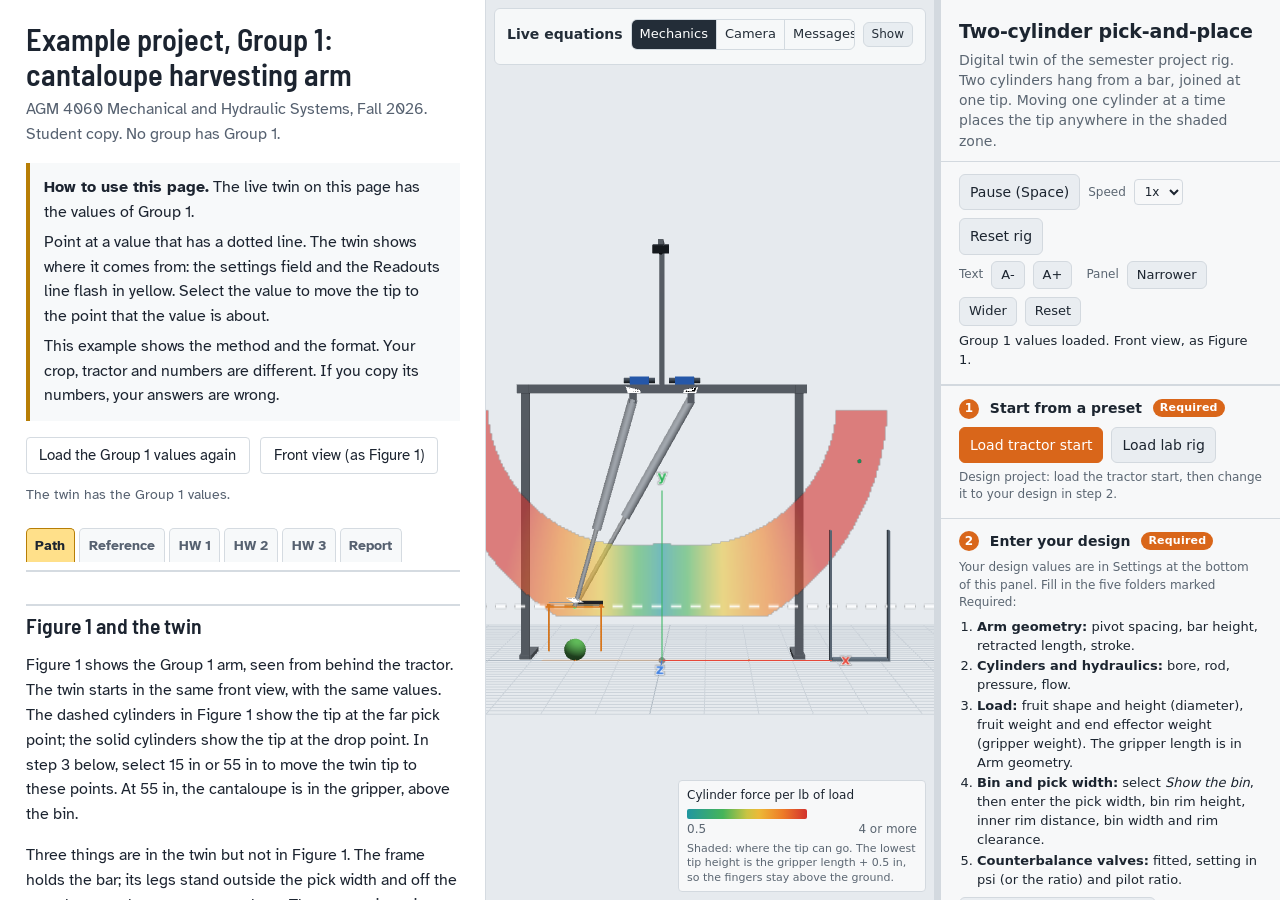
==== commit f27c870b: "Release the Group 1 final report: example page, report, design file, twin" ====
--- a/examples/group1.html
+++ b/examples/group1.html
@@ -110,7 +110,7 @@
       <p>This example shows the method and the format. Your crop, tractor and numbers are different. If you copy its numbers, your answers are wrong.</p>
     </div>
     <div class="bar"><button type="button" id="reset">Load the Group 1 values again</button><button type="button" id="front">Front view (as Figure 1)</button><span id="status" role="status">Loading the twin...</span></div>
-<div class="tabs" role="tablist"><button type="button" role="tab" class="tab" data-tab="path" id="t-path">Path</button><button type="button" role="tab" class="tab" data-tab="ref" id="t-ref">Reference</button><button type="button" role="tab" class="tab" data-tab="hw1" id="t-hw1">HW 1</button><button type="button" role="tab" class="tab" data-tab="hw2" id="t-hw2">HW 2</button><button type="button" role="tab" class="tab" data-tab="hw3" id="t-hw3">HW 3</button><span class="tab later" title="Released at the start of week 4">Report: week 4</span></div>
+<div class="tabs" role="tablist"><button type="button" role="tab" class="tab" data-tab="path" id="t-path">Path</button><button type="button" role="tab" class="tab" data-tab="ref" id="t-ref">Reference</button><button type="button" role="tab" class="tab" data-tab="hw1" id="t-hw1">HW 1</button><button type="button" role="tab" class="tab" data-tab="hw2" id="t-hw2">HW 2</button><button type="button" role="tab" class="tab" data-tab="hw3" id="t-hw3">HW 3</button><button type="button" role="tab" class="tab" data-tab="report" id="t-report">Report</button></div>
 <section class="tabpane" role="tabpanel" id="p-path" data-tab="path"><h2 id="figure">Figure 1 and the twin</h2>
 <p>Figure 1 shows the Group 1 arm, seen from behind the tractor. The twin starts in the same front view, with the same values. The dashed cylinders in Figure 1 show the tip at the far pick point; the solid cylinders show the tip at the drop point. In step 3 below, select 15 in or 55 in to move the twin tip to these points. At 55 in, the cantaloupe is in the gripper, above the bin.</p>
 <p>Three things are in the twin but not in Figure 1. The frame holds the bar; its legs stand outside the pick width and off the arm plane, so the arm can pass them. The camera is on its mast above the bar. The shaded band shows all tip positions that the cylinders can reach; its color shows the cylinder force for each pound of load. The band stops above the ground because the fingers must stay above the ground.</p>
@@ -162,9 +162,9 @@
 <li><strong>Pick the hoses.</strong> A hose that is too thin makes the oil run too fast.
 <ol type="a">
 <li><strong>Largest flow in each hose:</strong> the pump flow, 28.49 in³/s; but a cylinder that pulls in pushes 28.49 x 3.142 / 1.914 = <strong>46.8 in³/s</strong> out of its big side.</li>
-<li><strong>Speed limits for oil:</strong> 180 in/s (pressure and cylinder hoses), 120 in/s (return), 48 in/s (suction).</li>
-<li><strong>Smallest inside diameter:</strong> d = √(4 x flow / (π x speed limit)): 0.449 in, 0.575 in, 0.705 in and 0.869 in.</li>
-<li><strong>Round up to a hose size</strong> (the dash number is the inside diameter in sixteenths of an inch): <strong>-8</strong>, <strong>-10</strong>, <strong>-12</strong> and <strong>-16</strong>.</li>
+<li><strong>Speed limits for oil:</strong> 240 in/s (pressure and cylinder hoses), 120 in/s (return), 48 in/s (suction).</li>
+<li><strong>Smallest inside diameter:</strong> d = √(4 x flow / (π x speed limit)): pressure line 0.389 in; cylinder hoses 0.498 in (all four the same size, for the cap-end flow 46.8 in³/s); return line, DCV to tank, 0.705 in; suction line 0.869 in.</li>
+<li><strong>Round up to a hose size</strong> (the dash number is the inside diameter in sixteenths of an inch): <strong>-8</strong> (pressure line and cylinder hoses), <strong>-12</strong> (return) and <strong>-16</strong> (suction).</li>
 <li><strong>Pressure rating:</strong> at least 2,347 psi (not the suction hose).</li>
 </ol></li>
 <li><strong>Check the tractor.</strong>
@@ -192,7 +192,7 @@
 <li><strong>Bin position:</strong> use the nearest bin inner rim distance <math display="inline" xmlns="http://www.w3.org/1998/Math/MathML"><semantics><msub><mi>x</mi><mi>b</mi></msub><annotation encoding="application/x-tex">x_b</annotation></semantics></math> where the twin shows Rim clearance = OK. The readout checks the front of the fruit, so its tip height can be less than <math display="inline" xmlns="http://www.w3.org/1998/Math/MathML"><semantics><msub><mi>y</mi><mi>d</mi></msub><annotation encoding="application/x-tex">y_d</annotation></semantics></math>.</li>
 <li><strong>Bin on a cart:</strong> the bin rides on a low cart beside the row. Rim height = cart deck height + bin height (for example, a 24 in bin on a 12 in deck = 36 in).</li>
 <li><strong>Bin width:</strong> 16 in. The drop point is at the center of the bin: the inner rim distance plus 8 in.</li>
-<li><strong>Hose oil velocity, maximum:</strong> pressure line and cylinder hoses 15 ft/s (180 in/s); return line 10 ft/s (120 in/s); suction line 4 ft/s (48 in/s).</li>
+<li><strong>Hose oil velocity, maximum:</strong> pressure line and cylinder hoses 20 ft/s (240 in/s); return line 10 ft/s (120 in/s); suction line 4 ft/s (48 in/s).</li>
 <li><strong>Week 1 twin values:</strong> keep the tractor start bore, rod and valves. Set <math display="inline" xmlns="http://www.w3.org/1998/Math/MathML"><semantics><mrow><msub><mi>L</mi><mrow><mi>m</mi><mi>i</mi><mi>n</mi></mrow></msub><mo>=</mo><mi>S</mi></mrow><annotation encoding="application/x-tex">L_{min} = S</annotation></semantics></math> + 10 in (F6). Enter <math display="inline" xmlns="http://www.w3.org/1998/Math/MathML"><semantics><msub><mi>p</mi><mrow><mi>r</mi><mi>e</mi><mi>l</mi><mi>i</mi><mi>e</mi><mi>f</mi></mrow></msub><annotation encoding="application/x-tex">p_{relief}</annotation></semantics></math> and the SCV flow rate from your data card.</li>
 </ul>
 <h2 id="symbols-terms-and-acronyms">Symbols, terms and acronyms</h2>
@@ -379,7 +379,7 @@
 <tr class="even">
 <td>Dual counterbalance valve</td>
 <td>-</td>
-<td>Two counterbalance valves in one body, one for each port. Use it when the force in a cylinder changes from pull to push in the work path.</td>
+<td>Two counterbalance valves in one body, one for each port. Use one on each cylinder: it holds the load in both directions.</td>
 </tr>
 <tr class="odd">
 <td>Pilot ratio</td>
@@ -533,7 +533,7 @@
 <tr class="even">
 <td>Largest pull and push in the work path</td>
 <td>After Show worst point.</td>
-<td>Cylinder 1 in the work path and Cylinder 2 in the work path. If the line says "The force changes sign", the cylinder needs a dual counterbalance valve.</td>
+<td>Cylinder 1 in the work path and Cylinder 2 in the work path. Use the larger of the two forces for the valve setting (F14).</td>
 <td>Cylinder card rows 1 and 2; F14 for each end</td>
 </tr>
 <tr class="odd">
@@ -745,7 +745,7 @@
 </tr>
 <tr class="odd">
 <td>F14</td>
-<td>Holding pressure: <math display="inline" xmlns="http://www.w3.org/1998/Math/MathML"><semantics><mrow><msub><mi>p</mi><mi>h</mi></msub><mo>=</mo><mo stretchy="false" form="prefix">|</mo><mi>T</mi><mo stretchy="false" form="postfix">|</mo><mi>/</mi><mi>A</mi></mrow><annotation encoding="application/x-tex">p_h = \lvert T \rvert / A</annotation></semantics></math>. Valve setting: <math display="inline" xmlns="http://www.w3.org/1998/Math/MathML"><semantics><mrow><msub><mi>p</mi><mrow><mi>s</mi><mi>e</mi><mi>t</mi></mrow></msub><mo>=</mo><mn>1.3</mn><mo>×</mo><msub><mi>p</mi><mi>h</mi></msub></mrow><annotation encoding="application/x-tex">p_{set} = 1.3 \times p_h</annotation></semantics></math> (or the catalog minimum, if it is higher)</td>
+<td>Holding pressure: <math display="inline" xmlns="http://www.w3.org/1998/Math/MathML"><semantics><mrow><msub><mi>p</mi><mi>h</mi></msub><mo>=</mo><mo stretchy="false" form="prefix">|</mo><mi>T</mi><mo stretchy="false" form="postfix">|</mo><mi>/</mi><mi>A</mi></mrow><annotation encoding="application/x-tex">p_h = \lvert T \rvert / A</annotation></semantics></math>, with the largest force of the cylinder (twin, not doubled) and the area of the end that holds it (pull: <math display="inline" xmlns="http://www.w3.org/1998/Math/MathML"><semantics><msub><mi>A</mi><mi>r</mi></msub><annotation encoding="application/x-tex">A_r</annotation></semantics></math>; push: <math display="inline" xmlns="http://www.w3.org/1998/Math/MathML"><semantics><msub><mi>A</mi><mi>c</mi></msub><annotation encoding="application/x-tex">A_c</annotation></semantics></math>). Valve setting: <math display="inline" xmlns="http://www.w3.org/1998/Math/MathML"><semantics><mrow><msub><mi>p</mi><mrow><mi>s</mi><mi>e</mi><mi>t</mi></mrow></msub><mo>=</mo><mn>1.3</mn><mo>×</mo><msub><mi>p</mi><mi>h</mi></msub></mrow><annotation encoding="application/x-tex">p_{set} = 1.3 \times p_h</annotation></semantics></math>, or the catalog minimum if it is higher. One setting for each cylinder.</td>
 <td>psi</td>
 </tr>
 <tr class="even">
@@ -833,7 +833,7 @@
 </tr>
 <tr class="even">
 <td>F28</td>
-<td>Hose inside diameter: <math display="inline" xmlns="http://www.w3.org/1998/Math/MathML"><semantics><mrow><msub><mi>d</mi><mrow><mi>h</mi><mi>o</mi><mi>s</mi><mi>e</mi></mrow></msub><mo>=</mo><msqrt><mrow><mn>4</mn><mi>Q</mi><mi>/</mi><mrow><mo stretchy="true" form="prefix">(</mo><mi>π</mi><msub><mi>v</mi><mrow><mi>m</mi><mi>a</mi><mi>x</mi></mrow></msub><mo stretchy="true" form="postfix">)</mo></mrow></mrow></msqrt></mrow><annotation encoding="application/x-tex">d_{hose} = \sqrt{4 Q / (\pi v_{max})}</annotation></semantics></math>, with <math display="inline" xmlns="http://www.w3.org/1998/Math/MathML"><semantics><mi>Q</mi><annotation encoding="application/x-tex">Q</annotation></semantics></math> in in<sup>3</sup>/s. <math display="inline" xmlns="http://www.w3.org/1998/Math/MathML"><semantics><msub><mi>v</mi><mrow><mi>m</mi><mi>a</mi><mi>x</mi></mrow></msub><annotation encoding="application/x-tex">v_{max}</annotation></semantics></math> = 180 in/s (pressure line and cylinder hoses), 120 in/s (return line), 48 in/s (suction line)</td>
+<td>Hose inside diameter: <math display="inline" xmlns="http://www.w3.org/1998/Math/MathML"><semantics><mrow><msub><mi>d</mi><mrow><mi>h</mi><mi>o</mi><mi>s</mi><mi>e</mi></mrow></msub><mo>=</mo><msqrt><mrow><mn>4</mn><mi>Q</mi><mi>/</mi><mrow><mo stretchy="true" form="prefix">(</mo><mi>π</mi><msub><mi>v</mi><mrow><mi>m</mi><mi>a</mi><mi>x</mi></mrow></msub><mo stretchy="true" form="postfix">)</mo></mrow></mrow></msqrt></mrow><annotation encoding="application/x-tex">d_{hose} = \sqrt{4 Q / (\pi v_{max})}</annotation></semantics></math>, with <math display="inline" xmlns="http://www.w3.org/1998/Math/MathML"><semantics><mi>Q</mi><annotation encoding="application/x-tex">Q</annotation></semantics></math> in in<sup>3</sup>/s. <math display="inline" xmlns="http://www.w3.org/1998/Math/MathML"><semantics><msub><mi>v</mi><mrow><mi>m</mi><mi>a</mi><mi>x</mi></mrow></msub><annotation encoding="application/x-tex">v_{max}</annotation></semantics></math> = 240 in/s (pressure line and cylinder hoses), 120 in/s (return line), 48 in/s (suction line)</td>
 <td>in</td>
 </tr>
 <tr class="odd">
@@ -1433,38 +1433,30 @@
 </thead>
 <tbody>
 <tr class="odd">
-<td>Pressure line</td>
+<td>Pressure line (pump to DCV)</td>
 <td>28.49</td>
-<td>180</td>
-<td>√(4 x 28.49 / (π x 180)) = 0.449</td>
+<td>240</td>
+<td>√(4 x 28.49 / (π x 240)) = 0.389</td>
 <td>-8 (0.50 in)</td>
 <td>at least 2,347 psi</td>
 </tr>
 <tr class="even">
-<td>Cap-end hoses (2)</td>
+<td>Cylinder hoses (4), same size for both ends</td>
 <td>46.8</td>
-<td>180</td>
-<td>√(4 x 46.8 / (π x 180)) = 0.575</td>
-<td>-10 (0.625 in)</td>
-<td>at least 2,347 psi</td>
-</tr>
-<tr class="odd">
-<td>Rod-end hoses (2)</td>
-<td>28.49</td>
-<td>180</td>
-<td>0.449</td>
+<td>240</td>
+<td>√(4 x 46.8 / (π x 240)) = 0.498</td>
 <td>-8 (0.50 in)</td>
 <td>at least 2,347 psi</td>
 </tr>
-<tr class="even">
-<td>Return line</td>
+<tr class="odd">
+<td>Return line (DCV to tank)</td>
 <td>46.8</td>
 <td>120</td>
 <td>√(4 x 46.8 / (π x 120)) = 0.705</td>
 <td>-12 (0.75 in)</td>
 <td>at least 2,347 psi</td>
 </tr>
-<tr class="odd">
+<tr class="even">
 <td>Suction line</td>
 <td>28.49</td>
 <td>48</td>
@@ -1570,7 +1562,7 @@
 <td>Dealer</td>
 </tr>
 <tr class="even">
-<td>Hoses: 2 x -10 (cap ends), 2 x -8 (rod ends), with couplers</td>
+<td>Hoses: 4 x -8 (cylinder hoses, same size at both ends), with couplers</td>
 <td>To select</td>
 <td>4</td>
 <td>$60 (estimate)</td>
@@ -1739,21 +1731,21 @@
 </tbody></table><h2 id="hoses">Hose table</h2>
 <p>F28: d_hose = &radic;(4 Q / (&pi; v_max)). We size each hose for Option B, which has the larger flow rate.</p>
 <table class="calc"><caption>Table V3. Group 1 Hose table</caption><thead><tr><th>Line</th><th>Q, in&sup3;/s</th><th>v_max, in/s</th><th>d_hose, in</th><th>Dash size</th></tr></thead><tbody>
-<tr><td>Pressure line</td><td>28.49</td><td>180</td><td>0.449</td><td>-8</td></tr>
-<tr><td>Cap-end hoses</td><td>46.8</td><td>180</td><td>0.575</td><td>-10</td></tr>
-<tr><td>Rod-end hoses</td><td>28.49</td><td>180</td><td>0.449</td><td>-8</td></tr>
-<tr><td>Return line</td><td>46.8</td><td>120</td><td>0.705</td><td>-12</td></tr>
+<tr><td>Pressure line (pump to DCV)</td><td>28.49</td><td>240</td><td>0.389</td><td>-8</td></tr>
+<tr><td>Cylinder hoses (4)</td><td>46.8</td><td>240</td><td>0.498</td><td>-8</td></tr>
+<tr><td>Return line (DCV to tank)</td><td>46.8</td><td>120</td><td>0.705</td><td>-12</td></tr>
 <tr><td>Suction line</td><td>28.49</td><td>48</td><td>0.869</td><td>-16</td></tr>
 </tbody></table>
-<p>The cap-end hoses are one size larger: a retracting cylinder sends A_c / A_r = 1.64 times the pump flow out of its cap end.</p></details>
+<p>Each cylinder hose carries pressure oil one way and return oil the other, so all four are the same size. They are sized for the largest flow: a retracting cylinder sends A_c / A_r = 1.64 times the pump flow out of its cap end (46.8 in&sup3;/s).</p></details>
 <h2 id="pickplace">Pick and place</h2>
 <p>Select the button: the twin puts three cantaloupes at random places in the pick width (at least 14 in apart) and moves each one to the bin. It shows the path: up from the fruit, along the top of the reach band, over the bin rim, and down to the drop point. Watch the status line in the twin for each step.</p>
 <p>The demonstration moves the tip along a safe path. It does not show the valve timing. For the cycle time, use F17 and F18 (Cylinder card row 13): 6.46 s.</p>
 <p>The twin also has its own automatic mode (panel step 4, Run the arm: Camera auto, then Pick all). That mode uses the camera and the valve control, as the real rig does. It is optional for your project. It can stop with a message such as "Hunting around the target"; the message tells you which setting to change.</p>
 <div class="bar"><button type="button" id="demo">Place 3 fruits at random and pick them</button><button type="button" id="stop">Stop</button></div></section>
+<section class="tabpane" role="tabpanel" id="p-report" data-tab="report"><div class='how'><p><strong>The Group 1 final report.</strong> This is the report as a group submits it: the ten sections of the outline, in order, with every table and figure numbered and cited in the text. Use it as the model for the method and the format. Your crop, tractor, rim height and grip length give different numbers.</p><p><strong>Due: 11:00 am, Thursday, December 3, 2026.</strong> Canvas (report as PDF or Word, FluidSIM .ct files, design file), email (the report) and one printed copy in class. The Final Report Outline gives the details.</p><p><strong>Section order.</strong> This report uses the order of the Final Report Outline. The order of the assignment is also accepted, if every required item is in the report. Assignment section -> section in this report: Crop and tractor -> 1; Geometry and reach -> 2; Hand calculations -> 2 (forces), 3 (areas, pressures) and 4 (speeds, flow); Cylinder selection -> 3; Circuits -> 4; Option B power unit -> 5; Tractor checks -> 6; Parts list and cost -> 7; Recommendation -> 9; Appendices -> 10. The requirements check after the Summary shows where each of the ten design requirements is met.</p><p><a style='display:inline-block;padding:.4rem .8rem;margin:.2rem .4rem .2rem 0;border:1px solid var(--markline);border-radius:5px;background:var(--paper);color:var(--ink);font-weight:700;text-decoration:none' href='group1_report.pdf' target='_blank' rel='noopener'>Open the report (PDF)</a> <a style='display:inline-block;padding:.4rem .8rem;margin:.2rem .4rem .2rem 0;border:1px solid var(--markline);border-radius:5px;background:var(--paper);color:var(--ink);font-weight:700;text-decoration:none' href='group1_report.pdf' download>Download the PDF</a> <a style='display:inline-block;padding:.4rem .8rem;margin:.2rem .4rem .2rem 0;border:1px solid var(--markline);border-radius:5px;background:var(--paper);color:var(--ink);font-weight:700;text-decoration:none' href='Group1_design.html' download>Download the design file (Group1_design.html)</a></p><p class='small'>The design file is the twin file that the group submits with the report. Double-click it, then push Open this design in the twin: the twin opens with the Group 1 design.</p></div><h3>Where the forces in Section 2 come from</h3><ol><li>Enter the design in the twin Settings (Arm geometry, Cylinders and hydraulics, Load, Bin and pick width), with the catalog cylinder.</li><li>Push <strong>Show worst point</strong> (panel step 3).</li><li>Read the Readouts: worst point <button type="button" class="lk" data-tw='{&quot;readout&quot;: &quot;Worst point of the work path&quot;, &quot;worst&quot;: true}'>(54.5, 55.0) in</button>; cylinder 1 <button type="button" class="lk" data-tw='{&quot;readout&quot;: &quot;Cylinder 1 at the worst point&quot;, &quot;worst&quot;: true}'>321.1 lb push</button>; cylinder 2 <button type="button" class="lk" data-tw='{&quot;readout&quot;: &quot;Cylinder 2 at the worst point&quot;, &quot;worst&quot;: true}'>329.9 lb pull</button>. These go in Table 4 of the report.</li><li>Check them by hand at that point (F20): the hand check in Section 2 gives the same forces.</li></ol><p>Other twin values in the report: bin inner rim distance <button type="button" class="lk" data-tw='{&quot;readout&quot;: &quot;Rim clearance over the inner rim&quot;, &quot;field&quot;: &quot;Bin inner rim distance (in)&quot;}'>46.5 in</button> (the nearest position with Rim clearance OK); length changes <button type="button" class="lk" data-tw='{&quot;readout&quot;: &quot;Length change, far pick point to drop point&quot;}'>+5.57 in and -15.86 in</button> (cycle time, Section 4).</p><div class='pdfwrap'><iframe src='group1_report.pdf#view=FitH' title='Group 1 final report (PDF)' style='width:100%;height:85vh;border:1px solid var(--line, #d3d9df);border-radius:6px'></iframe></div></section>
   </main>
   <section class="twin" aria-label="Live digital twin">
-    <iframe id="tw" src="../twins/pick-place-twin.html?v=20261102b" title="Lab and tractor twin with the Group 1 values"></iframe>
+    <iframe id="tw" src="../twins/pick-place-twin.html?v=20261122" title="Lab and tractor twin with the Group 1 values"></iframe>
   </section>
 </div>
 <script>
